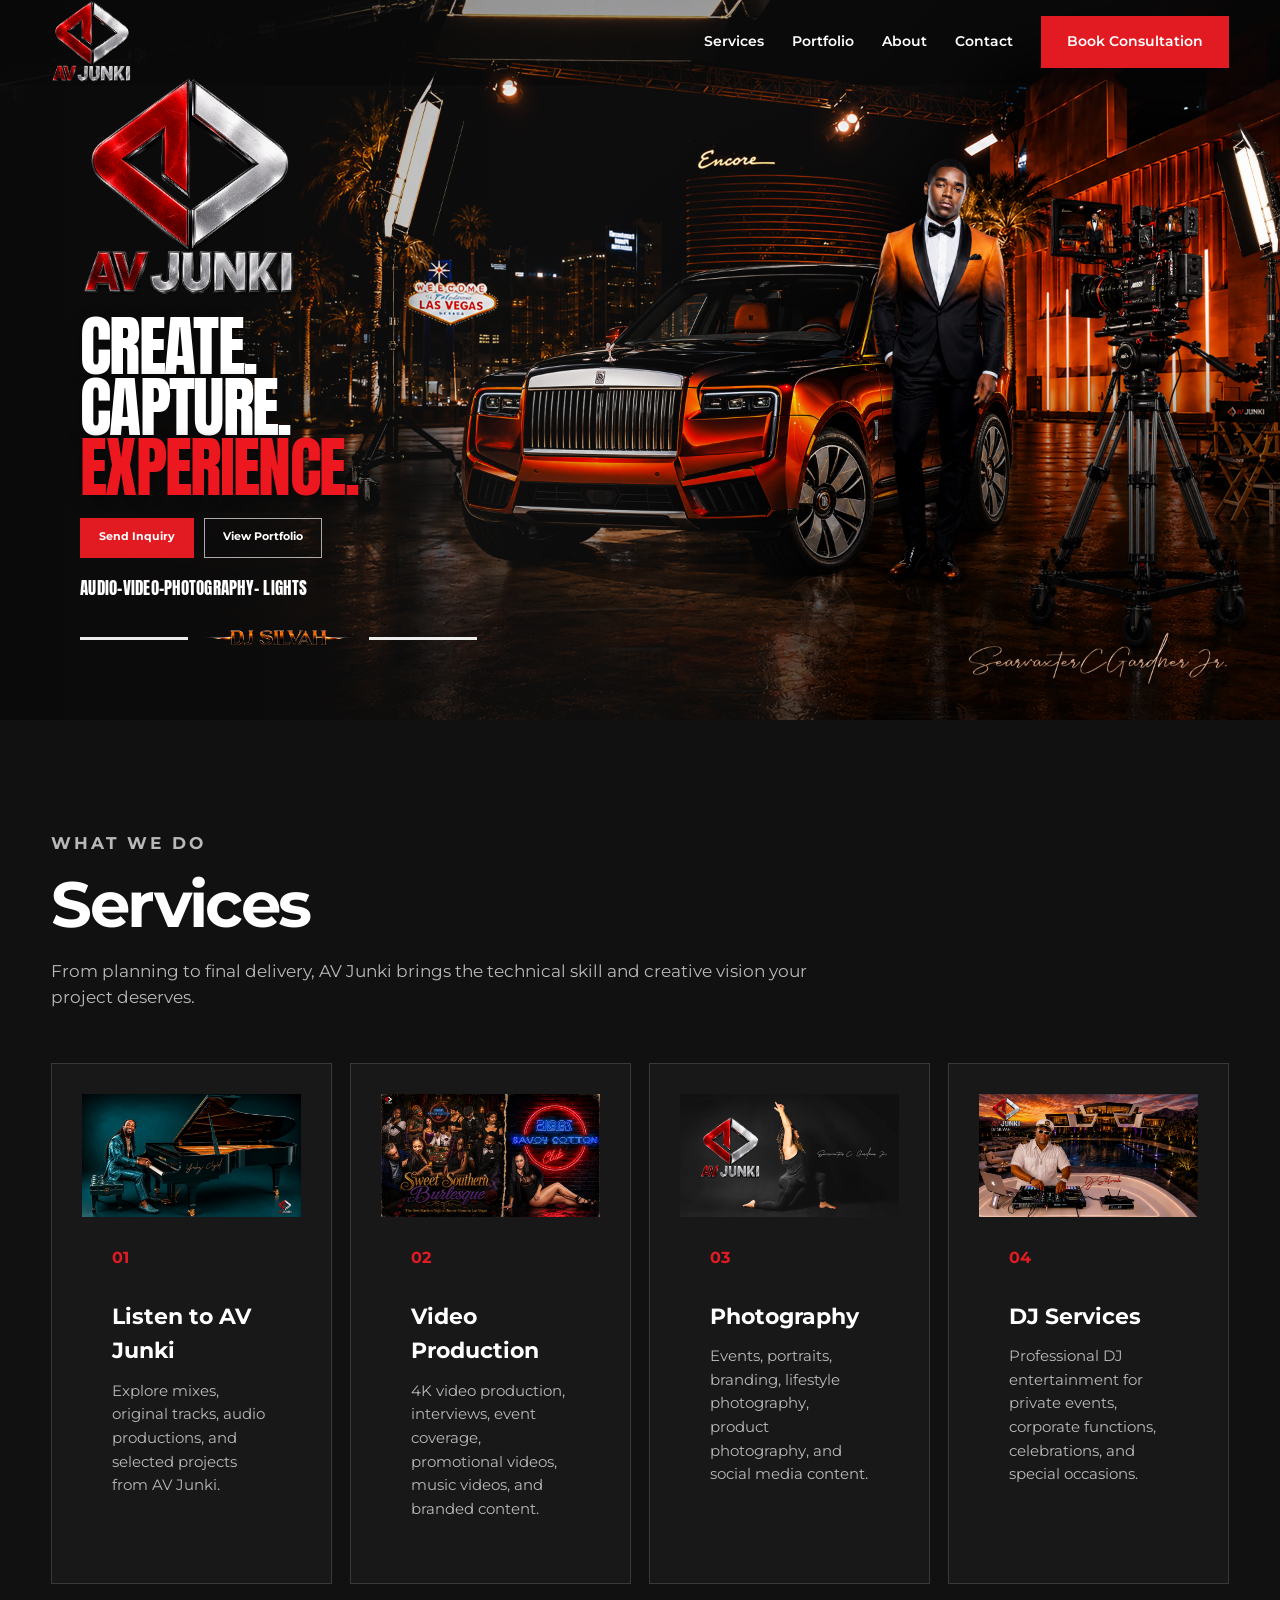
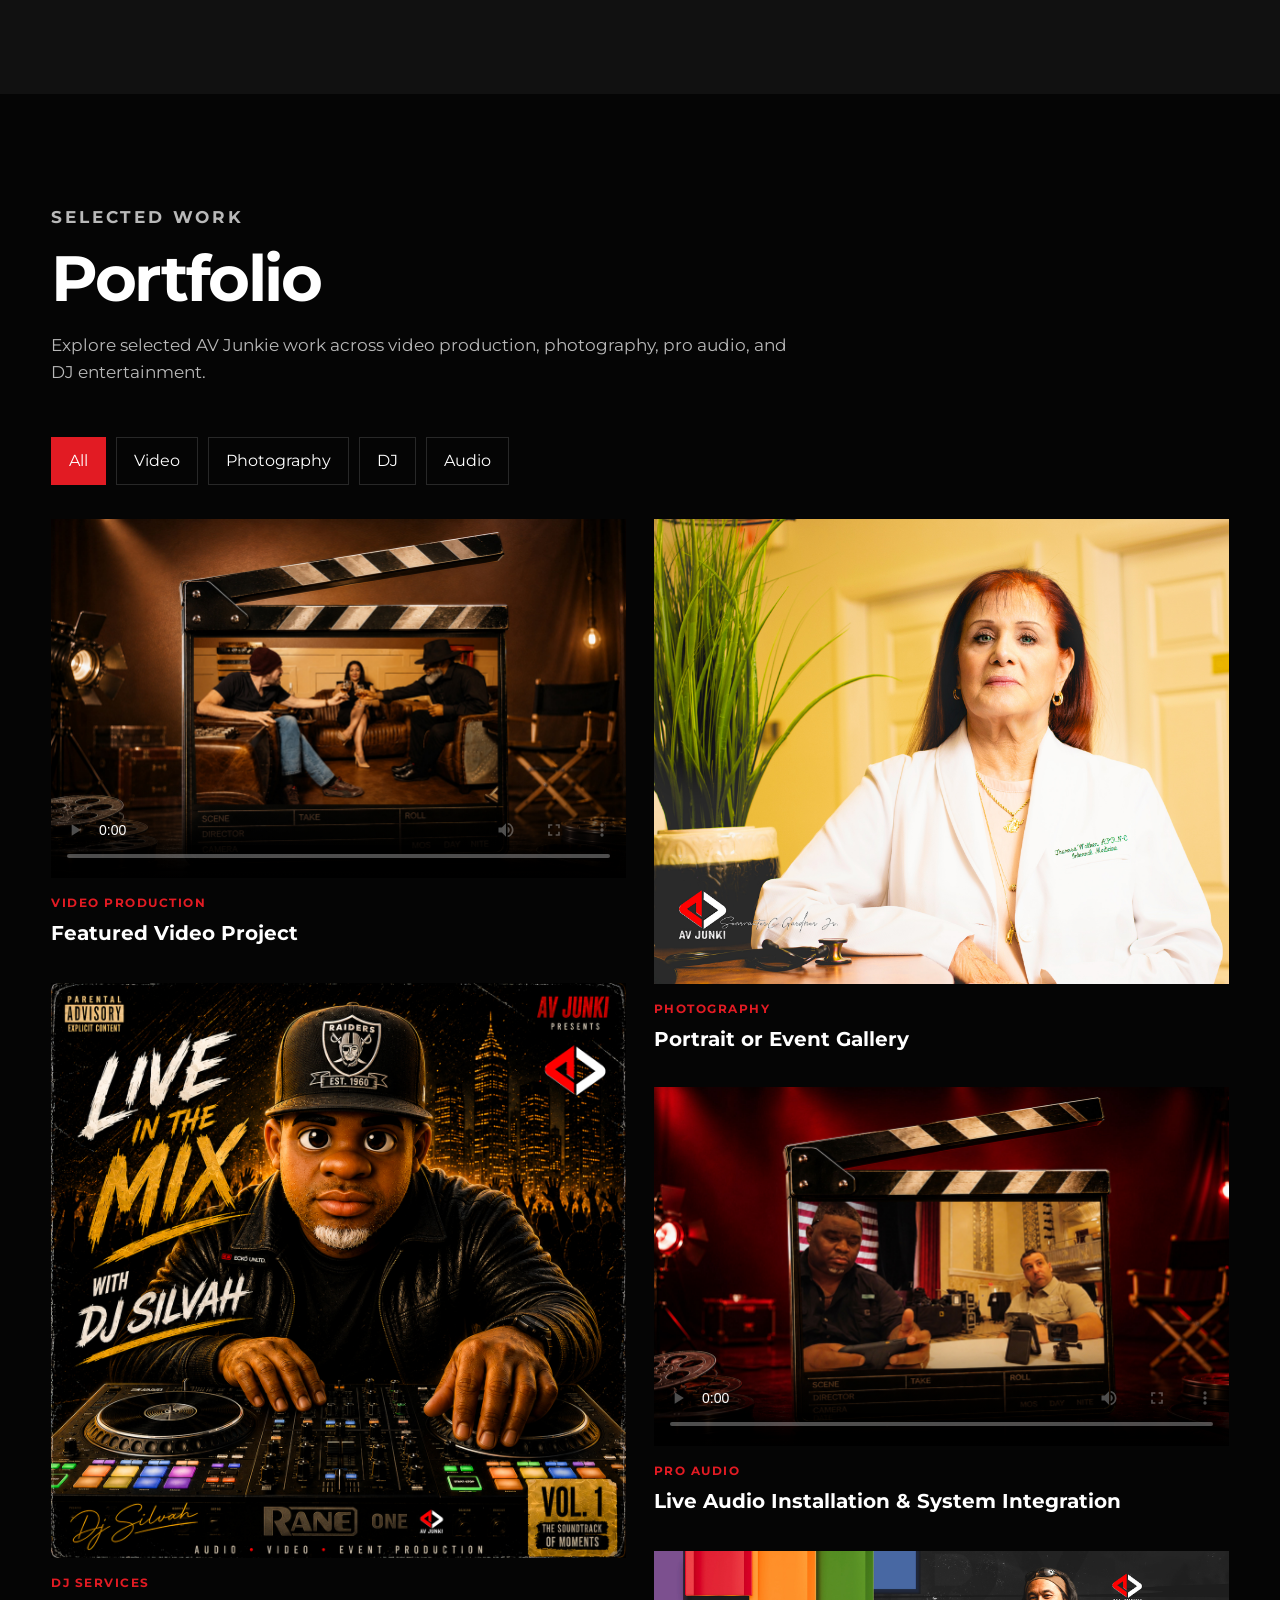
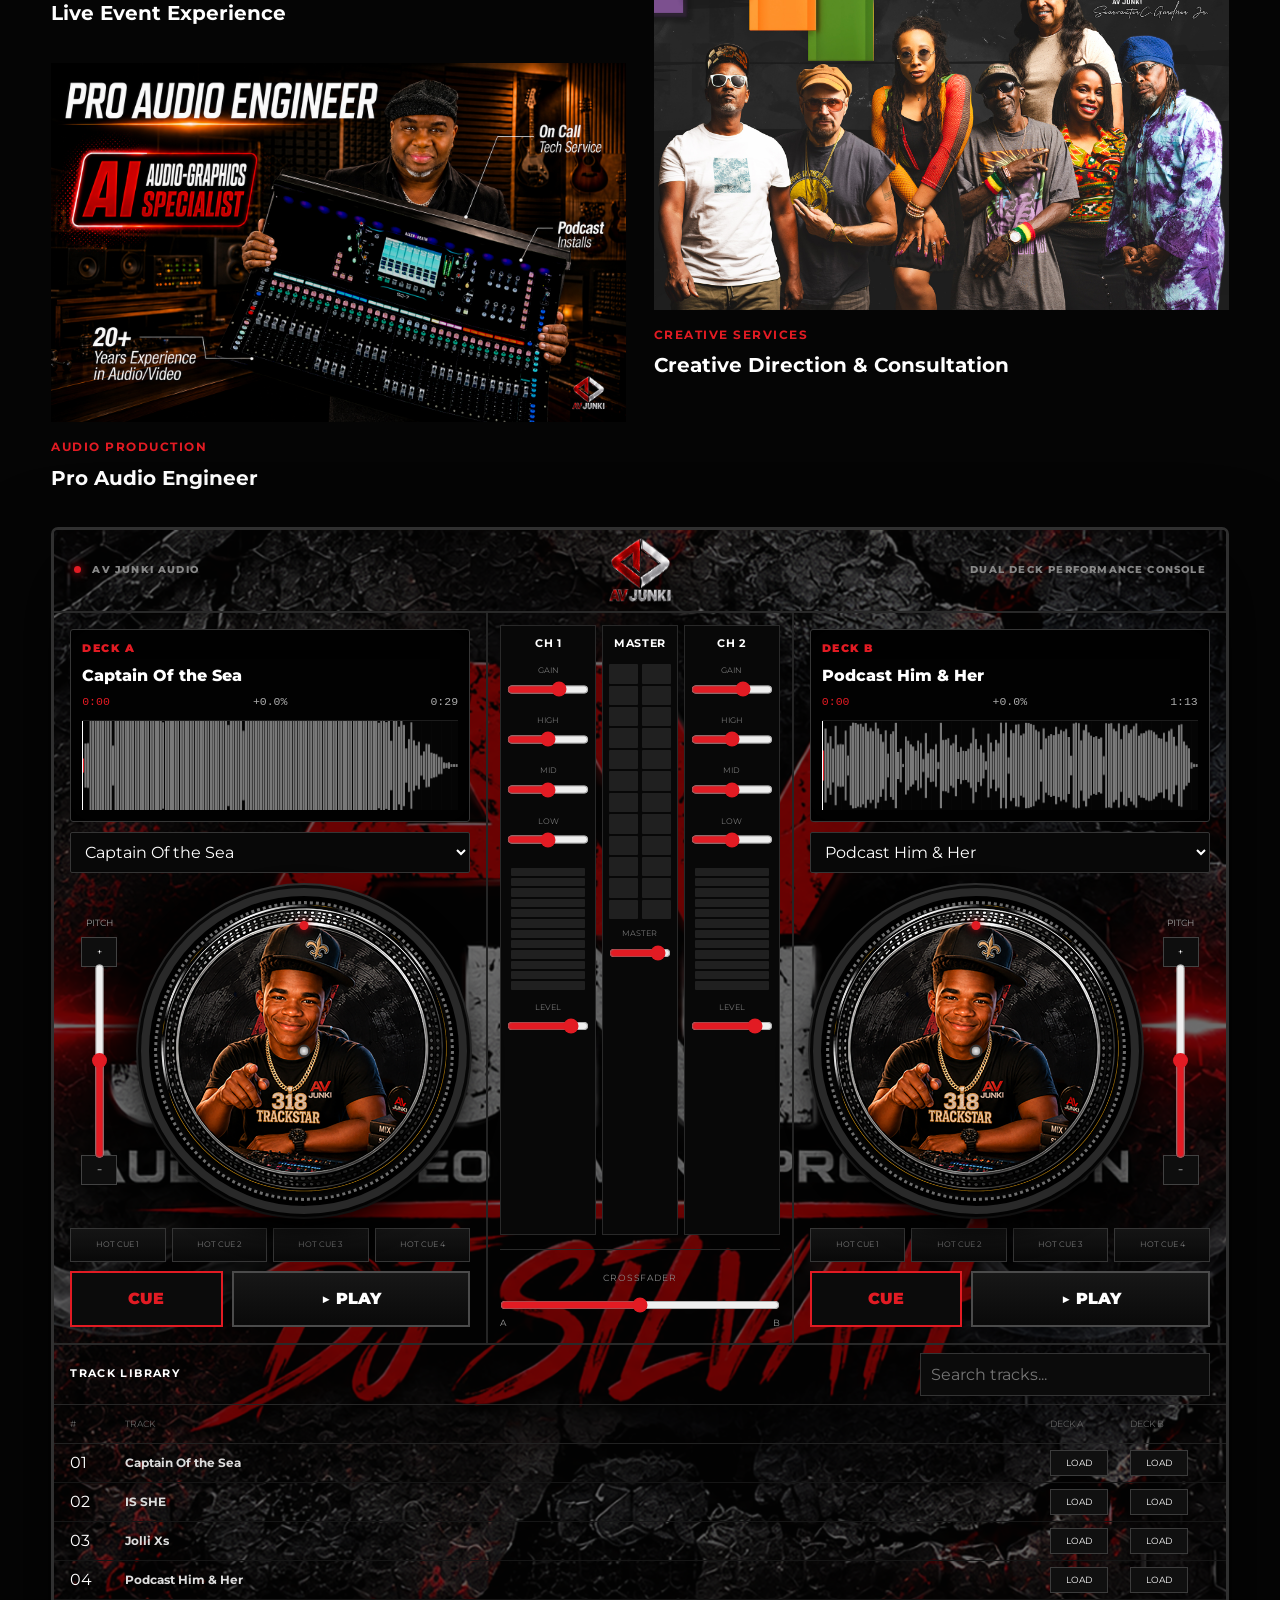
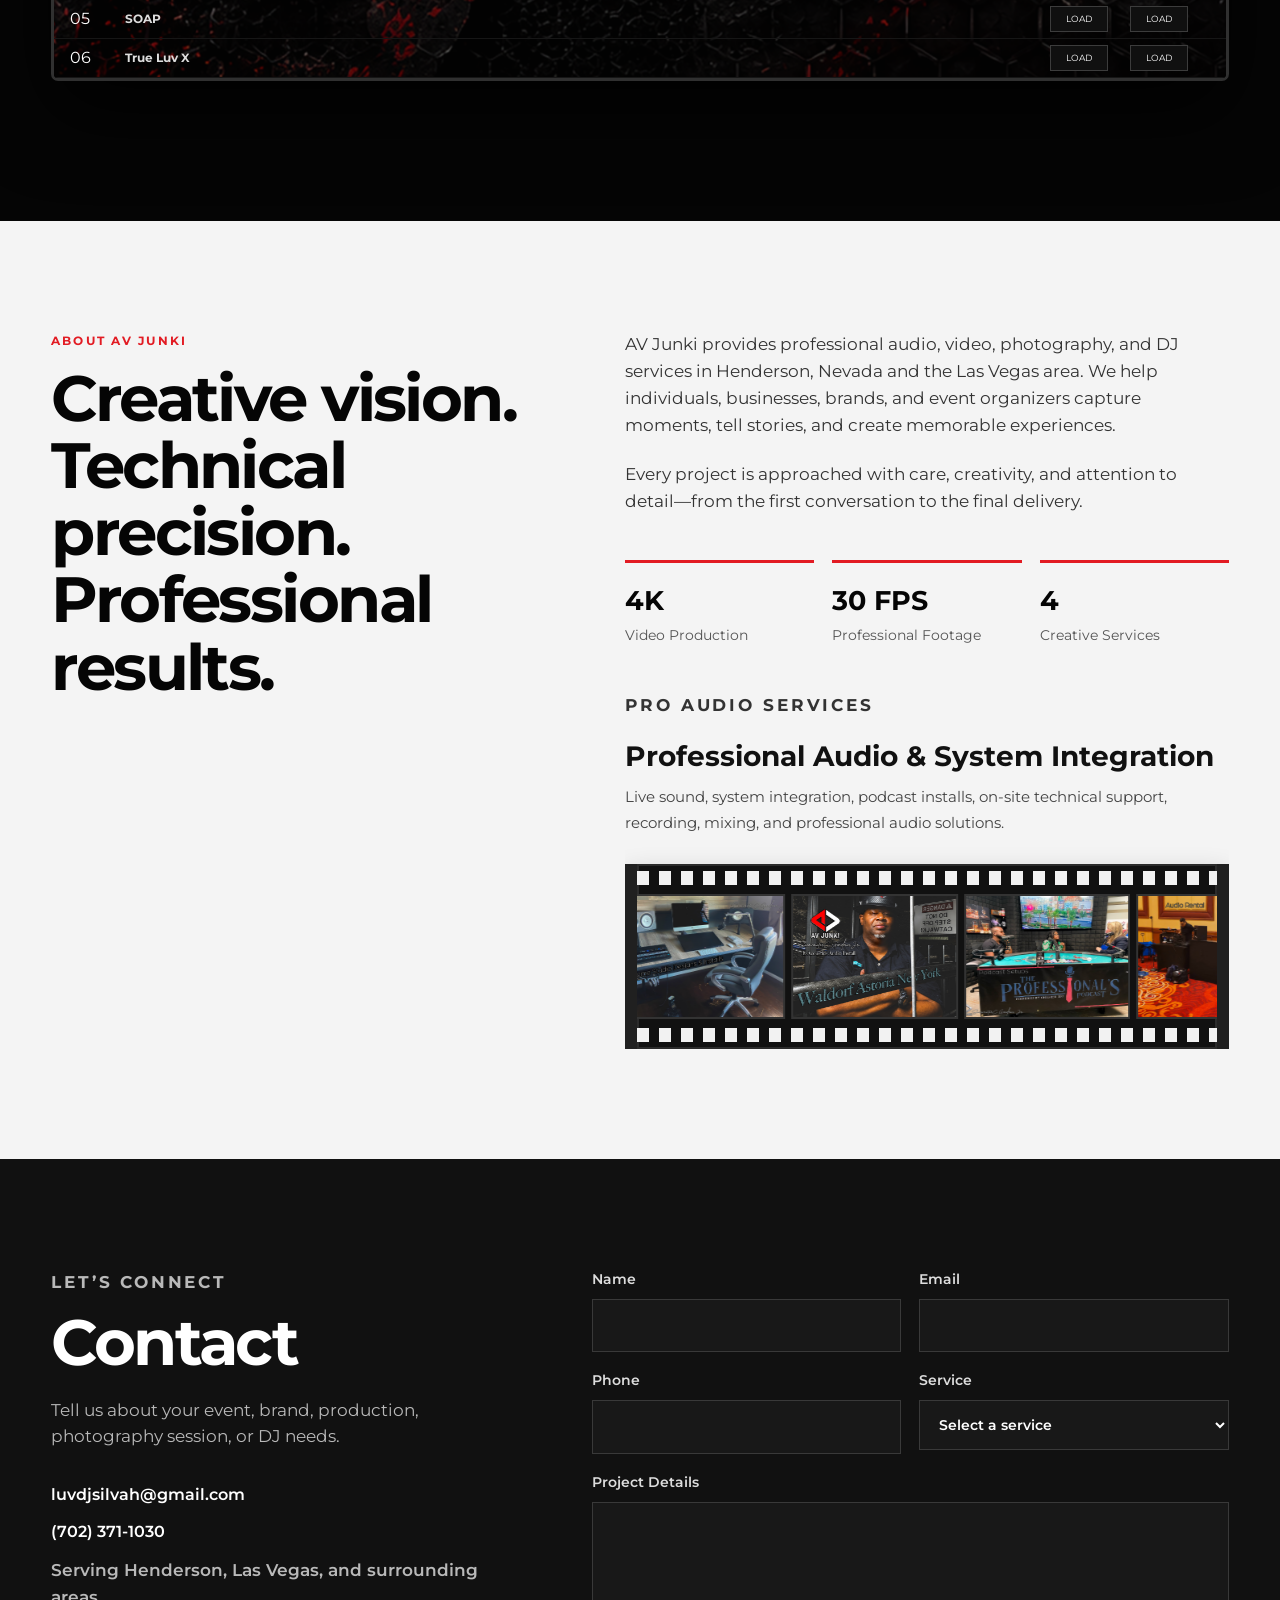
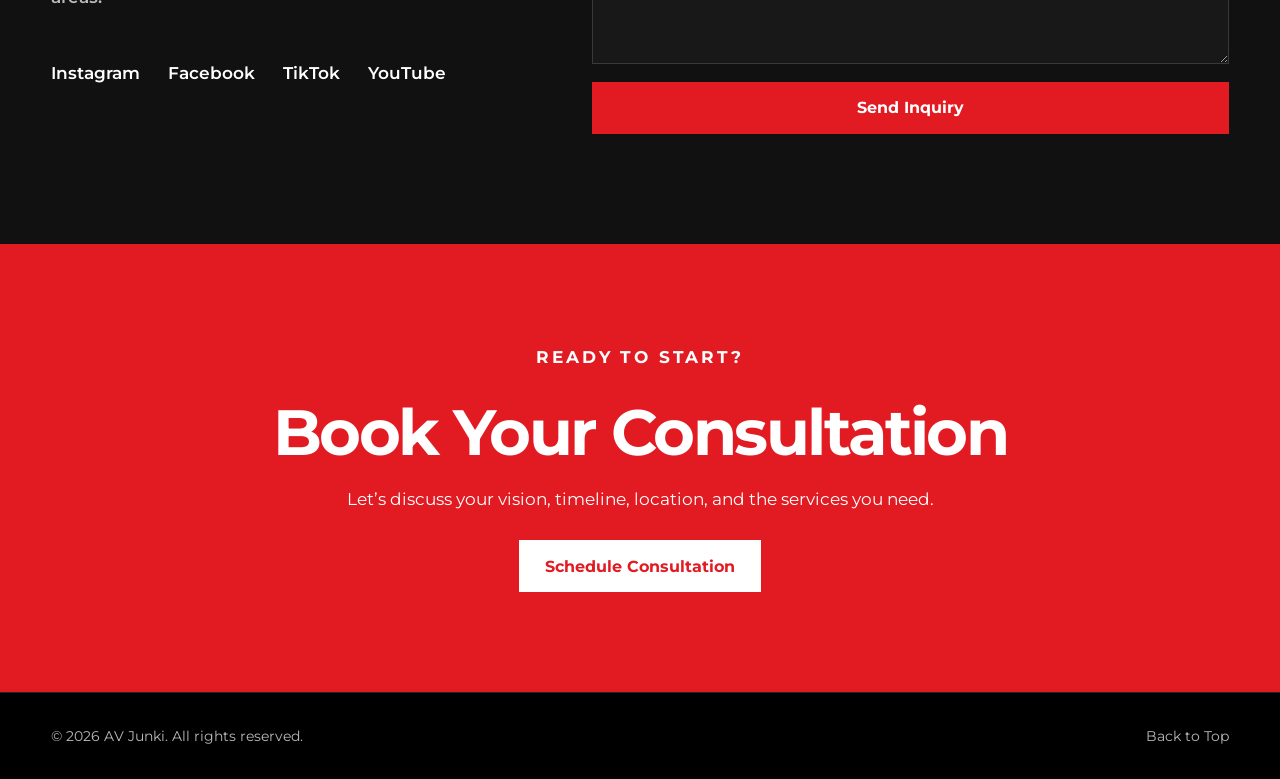
==== index.html @ fc264451 "Update index.html" ====
<!DOCTYPE html>
<html lang="en">
<head>
  <meta charset="UTF-8" />
  <meta name="viewport" content="width=device-width, initial-scale=1.0" />
  <meta name="description" content="AV Junki provides professional audio, video, photography, and DJ services in Henderson, Nevada and the Las Vegas area." />
  <title>AV Junki | Audio, Video, Photography & DJ Services</title>
<link rel="canonical" href="https://avjunki.com/">

<meta property="og:type" content="website">
<meta property="og:title" content="AV Junki | Audio, Video, Photography & DJ Services">
<meta property="og:description" content="Professional audio, video, photography, and DJ services in Henderson, Nevada and the Las Vegas area.">
<meta property="og:url" content="https://avjunki.com/">
<meta property="og:site_name" content="AV Junki">
  <link rel="preconnect" href="https://fonts.googleapis.com">
  <link rel="preconnect" href="https://fonts.gstatic.com" crossorigin>
  <link href="https://fonts.googleapis.com/css2?family=Anton&family=Montserrat:wght@400;500;600;700;800&display=swap" rel="stylesheet">

  <link rel="stylesheet" href="styles.css" />
  <link rel="stylesheet" href="dj-player.css">
</head>
<body id="top">

 <header class="site-header">
    <nav class="navbar container" aria-label="Main navigation">
      <a class="brand" href="#top" aria-label="AV Junki home">
        <img src="assets/images/avjunki-logo.png" alt="AV JUNKI">
      </a>

      <button class="menu-toggle" aria-label="Open navigation menu" aria-expanded="false">
        <span></span>
        <span></span>
        <span></span>
      </button>

      <div class="nav-links">
        <a href="#services">Services</a>
        <a href="#portfolio">Portfolio</a>
        <a href="#about">About</a>
        <a href="#contact">Contact</a>
        <a href="https://calendly.com/luvdjsilvah/av-junki-consultation"
           class="button button-primary"
           target="_blank"
           rel="noopener noreferrer">
          Book Consultation
        </a>
      </div>
    </nav>
  </header>

  <main>
    <section class="hero" aria-label="AV Junki introduction">
      <div class="hero-overlay" aria-hidden="true"></div>

      <div class="hero-content">
        <img class="hero-brand-logo" src="assets/images/avjunki-logo.png" alt="AV JUNKI">

        <h1 class="hero-title">
          <span>CREATE.</span>
          <span>CAPTURE.</span>
          <span class="hero-title-red">EXPERIENCE.</span>
        </h1>

        <div class="hero-actions">
          <a class="button button-primary" href="#contact">Send Inquiry</a>
          <a class="button button-outline" href="#portfolio">View Portfolio</a>
        </div>

        <p class="hero-services-line">AUDIO-VIDEO-PHOTOGRAPHY- LIGHTS</p>

        <div class="hero-dj-line" aria-label="DJ Silvah">
  <span class="hero-dj-rule"></span>

  <img
    class="hero-dj-logo"
    src="assets/images/dj-silvah-logo.png"
    alt="DJ Silvah"
  >

  <span class="hero-dj-rule"></span>
</div>
      </div>
    </section>

    <section class="section section-dark" id="services">
      <div class="container">
        <div class="section-heading">
          <p class="eyebrow">What We Do</p>
          <h2>Services</h2>
          <p>From planning to final delivery, AV Junki brings the technical skill and creative vision your project deserves.</p>
        </div>

        <div class="service-grid">

<article class="service-card"
  style="cursor:pointer;"
  onclick="if (window.innerWidth <= 700) { document.querySelector('.filter-button[data-filter=audio]').click(); }">
 

  <div class="service-image">
    <img src="assets/images/audio-production.jpg"
         alt="AV Junki audio production"
         loading="lazy">
          
    </div>
    <div class="service-card-content">
      <span class="service-number">01</span>
     <h3>Listen to AV Junki</h3>
<p>Explore mixes, original tracks, audio productions, and selected projects from AV Junki.</p>
    </div>
  </article>

  <article
  class="service-card"
  role="link"
  tabindex="0"
  style="cursor:pointer;"
  onclick="window.location.href='video.html';"
  onkeydown="if(event.key==='Enter'||event.key===' '){event.preventDefault();window.location.href='video.html';}"
>
    <div class="service-image">
      <img src="assets/images/video-production.jpg"
           alt="AV Junki video production"
           loading="lazy">
    </div>
    <div class="service-card-content">
      <span class="service-number">02</span>
      <h3>Video Production</h3>
      <p>4K video production, interviews, event coverage, promotional videos, music videos, and branded content.</p>
    </div>
  </article>

  <article class="service-card" onclick="window.location.href='gallery.html';" style="cursor:pointer;">
    <div class="service-image">
      <img src="assets/images/photography.jpg"
           alt="AV Junki photography"
           loading="lazy">
    </div>
    <div class="service-card-content">
      <span class="service-number">03</span>
      <h3>Photography</h3>
      <p>Events, portraits, branding, lifestyle photography, product photography, and social media content.</p>
    </div>
  </article>

<a class="service-card" href="dj.html#dj-services" style="cursor:pointer; text-decoration:none; color:inherit;">
    <div class="service-image">
      <img src="assets/images/dj-services.jpg"
           alt="AV Junki DJ services"
           loading="lazy">
    </div>
    <div class="service-card-content">
      <span class="service-number">04</span>
      <h3>DJ Services</h3>
      <p>Professional DJ entertainment for private events, corporate functions, celebrations, and special occasions.</p>
    </div>
  </a>

</div>
      </div>
    </section>

    <section class="section section-black" id="portfolio">
      <div class="container">
        <div class="section-heading">
          <p class="eyebrow">Selected Work</p>
          <h2>Portfolio</h2>
          <p>Explore selected AV Junkie work across video production, photography, pro audio, and DJ entertainment.</p>
        </div>

        <div class="portfolio-filters" role="group" aria-label="Portfolio filters">
          <button class="filter-button active" data-filter="all">All</button>
        <button
  class="filter-button"
  data-filter="video"
  onclick="window.location.href='video.html';"
>
  Video
</button>
          <button class="filter-button" data-filter="photo" onclick="window.location.href='gallery.html';">Photography</button>
          <button class="filter-button" data-filter="dj"
  onclick="if (window.innerWidth <= 700) { event.stopImmediatePropagation(); window.location.href='dj.html#top'; }">
  DJ
</button>
          <button class="filter-button" data-filter="audio"
  onclick="if (window.innerWidth <= 700) { setTimeout(() => document.getElementById('mobile-audio-player')?.scrollIntoView({ behavior: 'smooth', block: 'center' }), 100); }">
  Audio
</button>
        </div>

        <div class="portfolio-grid">
          <article class="portfolio-item" data-category="video">
            <div class="media-frame">
             <video controls preload="metadata" poster="assets/images/video-06-multicamera-poster.jpg">
  <source src="assets/video/video-06-multicamera.mp4" type="video/mp4" />
                Your browser does not support HTML video.
              </video>
            </div>
            <div class="portfolio-info">
              <p>Video Production</p>
              <h3>Featured Video Project</h3>
            </div>
          </article>

          <article class="portfolio-item" data-category="photo" onclick="window.location.href='gallery.html';" style="cursor:pointer;">
            <div class="media-frame">
            <img class="original-height" src="assets/images/V-pic-1.jpg" alt="Professional photography project" loading="lazy" />
            </div>
            <div class="portfolio-info">
              <p>Photography</p>
              <h3>Portrait or Event Gallery</h3>
            </div>
          </article>

          <article class="portfolio-item" data-category="dj" onclick="window.location.href='dj.html#dj-services';" style="cursor:pointer;">
            <div class="media-frame">
          <img class="original-height" src="assets/images/dj-1.jpg" alt="DJ performance at an event" loading="lazy" />
            </div>
            <div class="portfolio-info">
              <p>DJ Services</p>
              <h3>Live Event Experience</h3>
            </div>
          </article>

          <article class="portfolio-item" data-category="video">
            <div class="media-frame">
              <video controls preload="metadata" poster="assets/images/video-02-commercial-poster.jpg">
  <source src="assets/video/video-02-commercial.mp4" type="video/mp4" />
                Your browser does not support HTML video.
              </video>
            </div>
            <div class="portfolio-info">
             <p>PRO AUDIO</p>
<h3>Live Audio Installation &amp; System Integration</h3>
            </div>
          </article>

          <article class="portfolio-item" data-category="photo">

  <div class="media-frame">
    <a href="#contact" style="display:block;" aria-label="Contact AV Junki for Creative Direction and Consultation">
      <img
        src="assets/images/V-pic-13.jpg"
        alt="AV Junki Creative Direction and Consultation"
        loading="lazy"
      />
    </a>
  </div>

  <div class="portfolio-info">
    <p>CREATIVE SERVICES</p>
    <h3>Creative Direction &amp; Consultation</h3>
  </div>

</article>
<article class="portfolio-item" data-category="audio" style="cursor:pointer;" onclick="document.getElementById('audio-services')?.scrollIntoView({ behavior: 'smooth', block: 'start' });">
  <div class="media-frame">
    <img
      class="original-height"
      src="assets/images/ai-audio.jpg"
      alt="AV Junki professional audio engineering and AI audio graphics services"
      loading="lazy"
    />
  </div>

  <div class="portfolio-info">
    <p>Audio Production</p>
    <h3>Pro Audio Engineer</h3>
  </div>
</article>

<!-- =========================
     AV JUNKI DJ CONSOLE
========================= -->
<div class="mobile-audio-entry" id="mobile-audio-player">
  <h3>LISTEN TO AV JUNKI</h3>
  <p>Select a track and press play</p>
  <button
    class="mobile-audio-play"
    type="button"
    onclick="document.getElementById('avj-a-play').click();">
    ▶ PLAY
  </button>
</div>
<article class="portfolio-item avj-dj-card" data-category="audio">

  <div class="avj-dj-console">

    <!-- TOP BRAND BAR -->
    <div class="avj-dj-topbar">

      <div class="avj-top-status">
        <span class="avj-led"></span>
        AV JUNKI AUDIO
      </div>

      <img
        class="avj-dj-logo"
        src="assets/images/avjunki-logo.png"
        alt="AV JUNKI"
      >

      <div class="avj-master-title">
        DUAL DECK PERFORMANCE CONSOLE
      </div>

    </div>


    <!-- MAIN CONTROLLER -->
    <div class="avj-controller-main">


      <!-- ================= DECK A ================= -->

      <section class="avj-deck avj-deck-a">

        <div class="avj-deck-screen">

          <div class="avj-deck-number">
            DECK A
          </div>

          <div class="avj-track-title" id="avj-a-title">
            Captain Of the Sea
          </div>

          <div class="avj-screen-meta">

            <span id="avj-a-current">
              0:00
            </span>

            <span id="avj-a-rate">
              0.0%
            </span>

            <span id="avj-a-duration">
              0:00
            </span>

          </div>

          <div class="avj-wave-wrap">

            <canvas
              id="avj-a-wave"
              class="avj-wave"
              width="800"
              height="95">
            </canvas>

            <input
              id="avj-a-seek"
              class="avj-wave-seek"
              type="range"
              min="0"
              max="100"
              step="0.01"
              value="0"
              aria-label="Deck A track position"
            >

          </div>

        </div>


        <div class="avj-deck-select-row">

          <select
            id="avj-a-select"
            class="avj-track-select">

            <option value="0">
              Captain Of the Sea
            </option>

            <option value="1">
              IS SHE
            </option>

            <option value="2">
              Jolli Xs
            </option>

            <option value="3">
              Podcast Him & Her
            </option>

            <option value="4">
              SOAP
            </option>

            <option value="5">
              True Luv X
            </option>

          </select>

        </div>


        <div class="avj-deck-hardware">

          <div class="avj-pitch-strip">

            <span>PITCH</span>

            <button
              id="avj-a-pitch-up"
              type="button">
              +
            </button>

            <input
              id="avj-a-tempo"
              class="avj-pitch-slider"
              type="range"
              min="0.88"
              max="1.12"
              step="0.01"
              value="1"
            >

            <button
              id="avj-a-pitch-down"
              type="button">
              −
            </button>

          </div>


          <div class="avj-platter-frame">

            <div
              class="avj-platter"
              id="avj-a-platter">

              <img
                src="assets/images/platter-art.png"
                alt="Deck A platter artwork"
              >

              <div class="avj-platter-ring"></div>

              <div class="avj-spindle"></div>

              <div class="avj-position-dot"></div>

            </div>

          </div>

        </div>


        <div class="avj-performance-pads">

          <button type="button">
            HOT CUE 1
          </button>

          <button type="button">
            HOT CUE 2
          </button>

          <button type="button">
            HOT CUE 3
          </button>

          <button type="button">
            HOT CUE 4
          </button>

        </div>


        <div class="avj-transport">

          <button
            id="avj-a-cue"
            class="avj-cue"
            type="button">
            CUE
          </button>

          <button
            id="avj-a-play"
            class="avj-play"
            type="button">
            ▶ PLAY
          </button>

        </div>

      </section>



      <!-- ================= MIXER ================= -->

      <section class="avj-mixer">

        


        <div class="avj-mixer-grid">


          <!-- CHANNEL A -->

          <div class="avj-channel">

            <h4>
              CH 1
            </h4>

            <label>
              GAIN
            </label>

            <input
              id="avj-a-gain"
              class="avj-control"
              type="range"
              min="0"
              max="1.5"
              step="0.01"
              value="1"
            >


            <label>
              HIGH
            </label>

            <input
              id="avj-a-high"
              class="avj-control"
              type="range"
              min="-18"
              max="18"
              step="0.5"
              value="0"
            >


            <label>
              MID
            </label>

            <input
              id="avj-a-mid"
              class="avj-control"
              type="range"
              min="-18"
              max="18"
              step="0.5"
              value="0"
            >


            <label>
              LOW
            </label>

            <input
              id="avj-a-low"
              class="avj-control"
              type="range"
              min="-18"
              max="18"
              step="0.5"
              value="0"
            >


            <div
              class="avj-channel-meter"
              id="avj-a-meter">

              <i></i>
              <i></i>
              <i></i>
              <i></i>
              <i></i>
              <i></i>
              <i></i>
              <i></i>
              <i></i>
              <i></i>
              <i></i>
              <i></i>

            </div>


            <label>
              LEVEL
            </label>

            <input
              id="avj-a-level"
              class="avj-channel-fader"
              type="range"
              min="0"
              max="1"
              step="0.01"
              value="0.85"
            >

          </div>



          <!-- MASTER -->

          <div class="avj-master">

            <h4>
              MASTER
            </h4>

            <div class="avj-master-meter">

              <div id="avj-master-l">

                <i></i>
                <i></i>
                <i></i>
                <i></i>
                <i></i>
                <i></i>
                <i></i>
                <i></i>
                <i></i>
                <i></i>
                <i></i>
                <i></i>

              </div>

              <div id="avj-master-r">

                <i></i>
                <i></i>
                <i></i>
                <i></i>
                <i></i>
                <i></i>
                <i></i>
                <i></i>
                <i></i>
                <i></i>
                <i></i>
                <i></i>

              </div>

            </div>


            <label>
              MASTER
            </label>

            <input
              id="avj-master-volume"
              class="avj-control"
              type="range"
              min="0"
              max="1"
              step="0.01"
              value="0.9"
            >

          </div>



          <!-- CHANNEL B -->

          <div class="avj-channel">

            <h4>
              CH 2
            </h4>

            <label>
              GAIN
            </label>

            <input
              id="avj-b-gain"
              class="avj-control"
              type="range"
              min="0"
              max="1.5"
              step="0.01"
              value="1"
            >


            <label>
              HIGH
            </label>

            <input
              id="avj-b-high"
              class="avj-control"
              type="range"
              min="-18"
              max="18"
              step="0.5"
              value="0"
            >


            <label>
              MID
            </label>

            <input
              id="avj-b-mid"
              class="avj-control"
              type="range"
              min="-18"
              max="18"
              step="0.5"
              value="0"
            >


            <label>
              LOW
            </label>

            <input
              id="avj-b-low"
              class="avj-control"
              type="range"
              min="-18"
              max="18"
              step="0.5"
              value="0"
            >


            <div
              class="avj-channel-meter"
              id="avj-b-meter">

              <i></i>
              <i></i>
              <i></i>
              <i></i>
              <i></i>
              <i></i>
              <i></i>
              <i></i>
              <i></i>
              <i></i>
              <i></i>
              <i></i>

            </div>


            <label>
              LEVEL
            </label>

            <input
              id="avj-b-level"
              class="avj-channel-fader"
              type="range"
              min="0"
              max="1"
              step="0.01"
              value="0.85"
            >

          </div>

        </div>



        <!-- CROSSFADER -->

        <div class="avj-crossfader">

          <span>
            CROSSFADER
          </span>

          <input
            id="avj-crossfader"
            type="range"
            min="0"
            max="1"
            step="0.01"
            value="0.5"
          >

          <div>

            <span>
              A
            </span>

            <span>
              B
            </span>

          </div>

        </div>

      </section>



      <!-- ================= DECK B ================= -->

      <section class="avj-deck avj-deck-b">

        <div class="avj-deck-screen">

          <div class="avj-deck-number">
            DECK B
          </div>

          <div
            class="avj-track-title"
            id="avj-b-title">

            Podcast Him & Her

          </div>

          <div class="avj-screen-meta">

            <span id="avj-b-current">
              0:00
            </span>

            <span id="avj-b-rate">
              0.0%
            </span>

            <span id="avj-b-duration">
              0:00
            </span>

          </div>

          <div class="avj-wave-wrap">

            <canvas
              id="avj-b-wave"
              class="avj-wave"
              width="800"
              height="95">
            </canvas>

            <input
              id="avj-b-seek"
              class="avj-wave-seek"
              type="range"
              min="0"
              max="100"
              step="0.01"
              value="0"
              aria-label="Deck B track position"
            >

          </div>

        </div>


        <div class="avj-deck-select-row">

          <select
            id="avj-b-select"
            class="avj-track-select">

            <option value="0">
              Captain Of the Sea
            </option>

            <option value="1">
              IS SHE
            </option>

            <option value="2">
              Jolli Xs
            </option>

            <option value="3" selected>
              Podcast Him & Her
            </option>

            <option value="4">
              SOAP
            </option>

            <option value="5">
              True Luv X
            </option>

          </select>

        </div>


        <div class="avj-deck-hardware">

          <div class="avj-platter-frame">

            <div
              class="avj-platter"
              id="avj-b-platter">

              <img
               src="assets/images/platter-art.png"
                alt="Deck B platter artwork"
              >

              <div class="avj-platter-ring"></div>

              <div class="avj-spindle"></div>

              <div class="avj-position-dot"></div>

            </div>

          </div>


          <div class="avj-pitch-strip">

            <span>
              PITCH
            </span>

            <button
              id="avj-b-pitch-up"
              type="button">
              +
            </button>

            <input
              id="avj-b-tempo"
              class="avj-pitch-slider"
              type="range"
              min="0.88"
              max="1.12"
              step="0.01"
              value="1"
            >

            <button
              id="avj-b-pitch-down"
              type="button">
              −
            </button>

          </div>

        </div>


        <div class="avj-performance-pads">

          <button type="button">
            HOT CUE 1
          </button>

          <button type="button">
            HOT CUE 2
          </button>

          <button type="button">
            HOT CUE 3
          </button>

          <button type="button">
            HOT CUE 4
          </button>

        </div>


        <div class="avj-transport">

          <button
            id="avj-b-cue"
            class="avj-cue"
            type="button">

            CUE

          </button>

          <button
            id="avj-b-play"
            class="avj-play"
            type="button">

            ▶ PLAY

          </button>

        </div>

      </section>

    </div>



    <!-- =========================
         TRACK BROWSER
    ========================== -->

    <div class="avj-library">

      <div class="avj-library-toolbar">

        <strong>
          TRACK LIBRARY
        </strong>

        <input
          id="avj-track-search"
          type="search"
          placeholder="Search tracks..."
        >

      </div>


      <div class="avj-library-header">

        <span>#</span>
        <span>TRACK</span>
        <span>DECK A</span>
        <span>DECK B</span>

      </div>


      <div class="avj-track-row">

        <span>01</span>

        <strong>
          Captain Of the Sea
        </strong>

        <button
          type="button"
          data-avj-load-a="0">
          LOAD
        </button>

        <button
          type="button"
          data-avj-load-b="0">
          LOAD
        </button>

      </div>


      <div class="avj-track-row">

        <span>02</span>

        <strong>
          IS SHE
        </strong>

        <button
          type="button"
          data-avj-load-a="1">
          LOAD
        </button>

        <button
          type="button"
          data-avj-load-b="1">
          LOAD
        </button>

      </div>


      <div class="avj-track-row">

        <span>03</span>

        <strong>
          Jolli Xs
        </strong>

        <button
          type="button"
          data-avj-load-a="2">
          LOAD
        </button>

        <button
          type="button"
          data-avj-load-b="2">
          LOAD
        </button>

      </div>


      <div class="avj-track-row">

        <span>04</span>

        <strong>
          Podcast Him & Her
        </strong>

        <button
          type="button"
          data-avj-load-a="3">
          LOAD
        </button>

        <button
          type="button"
          data-avj-load-b="3">
          LOAD
        </button>

      </div>


      <div class="avj-track-row">

        <span>05</span>

        <strong>
          SOAP
        </strong>

        <button
          type="button"
          data-avj-load-a="4">
          LOAD
        </button>

        <button
          type="button"
          data-avj-load-b="4">
          LOAD
        </button>

      </div>


      <div class="avj-track-row">

        <span>06</span>

        <strong>
          True Luv X
        </strong>

        <button
          type="button"
          data-avj-load-a="5">
          LOAD
        </button>

        <button
          type="button"
          data-avj-load-b="5">
          LOAD
        </button>

      </div>

    </div>


    <audio
      id="avj-a-audio"
      preload="metadata">
    </audio>

    <audio
      id="avj-b-audio"
      preload="metadata">
    </audio>

  </div>

</article>
        </div>
      </div>
    </section>

    <section class="section section-light" id="about">
      <div class="container about-grid">
        <div>
          <p class="eyebrow red-text">About AV Junki</p>
          <h2>Creative vision. Technical precision. Professional results.</h2>
        </div>
        <div class="about-copy">
          <p>
            AV Junki provides professional audio, video, photography, and DJ services in Henderson, Nevada and the Las Vegas area.
            We help individuals, businesses, brands, and event organizers capture moments, tell stories, and create memorable experiences.
          </p>
          <p>
            Every project is approached with care, creativity, and attention to detail—from the first conversation to the final delivery.
          </p>

          <div class="stats">
            <div>
              <strong>4K</strong>
              <span>Video Production</span>
            </div>
            <div>
              <strong>30 FPS</strong>
              <span>Professional Footage</span>
            </div>
            <div>
              <strong>4</strong>
              <span>Creative Services</span>
            </div>
          </div>
         <div id="audio-services" class="audio-services-showcase">

  <div class="audio-services-heading">
    <p class="eyebrow red-text">PRO AUDIO SERVICES</p>
    <h3>Professional Audio &amp; System Integration</h3>
    <p>
      Live sound, system integration, podcast installs,
      on-site technical support, recording, mixing,
      and professional audio solutions.
    </p>
  </div>

  <div class="audio-filmstrip" aria-label="AV Junki professional audio installations">

   <div class="audio-filmstrip-track">

  <button class="audio-install-image" type="button">
    <img src="assets/images/audio-install-01.jpg" alt="AV Junki professional audio installation 1">
  </button>

  <button class="audio-install-image" type="button">
    <img src="assets/images/audio-install-02.jpg" alt="AV Junki professional audio installation 2">
  </button>

  <button class="audio-install-image" type="button">
    <img src="assets/images/audio-install-03.jpg" alt="AV Junki professional audio installation 3">
  </button>

  <button class="audio-install-image" type="button">
    <img src="assets/images/audio-install-04.jpg" alt="AV Junki professional audio installation 4">
  </button>

  <button class="audio-install-image" type="button">
    <img src="assets/images/audio-install-05.jpg" alt="AV Junki professional audio installation 5">
  </button>

  <button class="audio-install-image" type="button">
    <img src="assets/images/audio-install-06.jpg" alt="AV Junki professional audio installation 6">
  </button>

  <button class="audio-install-image" type="button">
    <img src="assets/images/audio-install-07.jpg" alt="AV Junki professional audio installation 7">
  </button>

  <button class="audio-install-image" type="button">
    <img src="assets/images/audio-install-08.jpg" alt="AV Junki professional audio installation 8">
  </button>

</div>

  </div>

</div>
        </div>
      </div>
    </section>

    <section class="section section-dark" id="contact">
      <div class="container contact-grid">
        <div>
          <p class="eyebrow">Let’s Connect</p>
          <h2>Contact</h2>
          <p>Tell us about your event, brand, production, photography session, or DJ needs.</p>

         <div class="contact-details">
  <a href="mailto:luvdjsilvah@gmail.com">luvdjsilvah@gmail.com</a>
  <a href="tel:+17023711030">(702) 371-1030</a>
  <p>Serving Henderson, Las Vegas, and surrounding areas.</p>
</div>

          <div class="social-links" aria-label="Social media links">
            <a href="https://www.instagram.com/luvdjsilvah/" target="_blank" rel="noopener noreferrer">Instagram</a>

<a href="https://www.facebook.com/Luvdjsilvah" target="_blank" rel="noopener noreferrer">Facebook</a>

<a href="https://www.tiktok.com/@luvdjsilvah?lang=en" target="_blank" rel="noopener noreferrer">TikTok</a>

<a href="https://www.youtube.com/@luvdjsilvah" target="_blank" rel="noopener noreferrer">YouTube</a>
          </div>
        </div>

      <form class="contact-form" action="https://formspree.io/f/mbgrlzjn" method="POST">
          <label>
            Name
            <input type="text" name="name" required />
          </label>

          <label>
            Email
            <input type="email" name="email" required />
          </label>

          <label>
            Phone
            <input type="tel" name="phone" />
          </label>

          <label>
            Service
            <select name="service">
              <option value="">Select a service</option>
              <option>Audio Production</option>
              <option>Video Production</option>
              <option>Photography</option>
              <option>DJ Services</option>
              <option>Multiple Services</option>
            </select>
          </label>

          <label class="full-width">
            Project Details
            <textarea name="message" rows="6" required></textarea>
          </label>

          <button class="button button-primary full-width" type="submit">Send Inquiry</button>
        </form>
      </div>
    </section>

    <section class="booking-section" id="booking">
      <div class="container booking-content">
        <p class="eyebrow">Ready to Start?</p>
        <h2>Book Your Consultation</h2>
        <p>Let’s discuss your vision, timeline, location, and the services you need.</p>
        
         <a class="button button-white"
   href="https://calendly.com/luvdjsilvah/av-junki-consultation"
   target="_blank"
   rel="noopener noreferrer">
   Schedule Consultation
</a>
       
      </div>
    </section>
  </main>

  <footer class="site-footer">
    <div class="container footer-content">
      <p>© <span id="year"></span> AV Junki. All rights reserved.</p>
      <a href="#top">Back to Top</a>
    </div>
  </footer>
<div class="audio-lightbox" id="audio-lightbox" aria-hidden="true">
  <button class="audio-lightbox-close" id="audio-lightbox-close" type="button" aria-label="Close image viewer">
    ×
  </button>

  <button class="audio-lightbox-nav audio-lightbox-prev" id="audio-lightbox-prev" type="button" aria-label="Previous image">
    ‹
  </button>

  <div class="audio-lightbox-stage">
    <img id="audio-lightbox-image" src="" alt="AV Junki installation preview">
  </div>

  <button class="audio-lightbox-nav audio-lightbox-next" id="audio-lightbox-next" type="button" aria-label="Next image">
    ›
  </button>
</div>
<script src="script.js?v=20260824-0036"></script>
  <script src="dj-player.js"></script>
</body>
</html>
---- styles.css ----
/* =========================
   AV JUNKI WEBSITE STYLES
   ========================= */

:root {
  --black: #050505;
  --dark: #111111;
  --dark-card: #181818;
  --white: #ffffff;
  --off-white: #f4f4f4;
  --gray: #b9b9b9;
  --red: #e21b23;
  --red-dark: #b80f16;
  --border: rgba(255, 255, 255, 0.14);
  --max-width: 1240px;
  --transition: 0.25s ease;
}

* {
  box-sizing: border-box;
  margin: 0;
  padding: 0;
}

html {
  scroll-behavior: smooth;
}

body {
  font-family: "Montserrat", Arial, sans-serif;
  background: var(--black);
  color: var(--white);
  line-height: 1.6;
}

img,
video {
  display: block;
  width: 100%;
}

a {
  color: inherit;
  text-decoration: none;
}

button,
input,
textarea,
select {
  font: inherit;
}

.container {
  width: min(92%, var(--max-width));
  margin: 0 auto;
}

.section {
  padding: 110px 0;
}

.section-dark {
  background: var(--dark);
}

.section-black {
  background: var(--black);
}

.section-light {
  background: var(--off-white);
  color: var(--black);
}

.section-heading {
  max-width: 760px;
  margin-bottom: 52px;
}

.section-heading h2,
.about-grid h2,
.contact-grid h2,
.booking-content h2 {
  font-size: clamp(2.2rem, 5vw, 4.5rem);
  line-height: 1.05;
  margin-bottom: 20px;
  letter-spacing: -0.04em;
}

.section-heading p,
.contact-grid p,
.booking-content p {
  color: var(--gray);
  font-size: 1.04rem;
}

.eyebrow {
  color: var(--red);
  font-weight: 700;
  font-size: 0.78rem;
  letter-spacing: 0.17em;
  text-transform: uppercase;
  margin-bottom: 14px;
}

.red-text {
  color: var(--red);
}

/* Header */

.site-header {
  position: fixed;
  top: 0;
  left: 0;
  width: 100%;
  z-index: 1000;
  background: rgba(0, 0, 0, 0.18);
  border-bottom: 1px solid transparent;
  transition: var(--transition);
}

.site-header.scrolled {
  background: rgba(0, 0, 0, 0.94);
  border-color: var(--border);
  backdrop-filter: blur(14px);
}

.navbar {
  min-height: 84px;
  display: flex;
  align-items: center;
  justify-content: space-between;
  gap: 30px;
}

.brand {
  display: inline-flex;
  align-items: center;
  flex: 0 0 auto;
}

.brand img {
  width: 82px;
  height: auto;
  object-fit: contain;
}

.nav-links {
  display: flex;
  align-items: center;
  gap: 28px;
}

.nav-links a {
  color: var(--white);
  font-size: 0.9rem;
  font-weight: 600;
  transition: var(--transition);
}

.nav-links a:hover {
  color: var(--red);
}

.menu-toggle {
  display: none;
  background: transparent;
  border: 0;
  cursor: pointer;
}

.menu-toggle span {
  display: block;
  width: 26px;
  height: 2px;
  background: var(--white);
  margin: 6px 0;
}

/* Hero */

.hero {
  position: relative;
  width: 100%;
  aspect-ratio: 16 / 9;
  min-height: 0;
  overflow: hidden;
  background-image: url("assets/images/hero.jpg");
  background-size: cover;
  background-position: center center;
  background-repeat: no-repeat;
}

.hero-overlay {
  position: absolute;
  inset: 0;
  z-index: 1;
  pointer-events: none;
  background: linear-gradient(
    90deg,
    rgba(0, 0, 0, 0.22) 0%,
    rgba(0, 0, 0, 0.08) 28%,
    rgba(0, 0, 0, 0) 48%
  );
}

.hero-content {
  position: absolute;
  z-index: 2;
  left: clamp(40px, 6.25vw, 240px);
  top: 10.8%;
  width: min(31vw, 620px);
  display: flex;
  flex-direction: column;
  align-items: flex-start;
}

.hero-brand-logo {
  width: min(17.2vw, 660px);
  max-width: 100%;
  height: auto;
  object-fit: contain;
  margin-bottom: clamp(18px, 1.4vw, 54px);
}

.hero-title {
  margin: 0;
  font-family: "Anton", Impact, "Arial Narrow", sans-serif;
  font-size: clamp(3.1rem, 5.15vw, 10rem);
  font-weight: 400;
  line-height: 0.92;
  letter-spacing: -0.025em;
  text-transform: uppercase;
  color: #fff;
  text-shadow: 0 3px 14px rgba(0, 0, 0, 0.35);
}

.hero-title span {
  display: block;
}

.hero-title-red {
  color: #ed171f;
}

.hero-actions {
  display: flex;
  gap: clamp(10px, 0.8vw, 18px);
  flex-wrap: nowrap;
  margin-top: clamp(20px, 1.5vw, 42px);
}

.hero-actions .button {
  min-height: clamp(40px, 2.65vw, 58px);
  padding: 0 clamp(18px, 1.25vw, 30px);
  font-size: clamp(0.66rem, 0.62vw, 0.92rem);
  white-space: nowrap;
}

.hero-services-line {
  margin-top: clamp(22px, 1.45vw, 42px);
  font-family: "Anton", Impact, "Arial Narrow", sans-serif;
  font-size: clamp(1rem, 1.35vw, 2.45rem);
  line-height: 1;
  letter-spacing: 0.015em;
  color: #fff;
  white-space: nowrap;
}

.hero-dj-line {
  width: 100%;
  display: grid;
  grid-template-columns: minmax(40px, 1fr) auto minmax(40px, 1fr);
  align-items: center;
  gap: clamp(14px, 1vw, 26px);
  margin-top: clamp(16px, 1.1vw, 28px);
}

.hero-dj-rule {
  display: block;
  height: 3px;
  background: rgba(255,255,255,0.92);
}

.hero-dj-logo {
  display: block;
  width: clamp(150px, 12vw, 260px);
  height: auto;
  object-fit: contain;
}

.button {
  display: inline-flex;
  justify-content: center;
  align-items: center;
  min-height: 52px;
  padding: 0 25px;
  border: 1px solid transparent;
  cursor: pointer;
  font-weight: 700;
  transition: var(--transition);
}

.button-primary {
  background: var(--red);
  color: var(--white);
}

.button-primary:hover {
  background: var(--red-dark);
  transform: translateY(-2px);
}

.button-outline {
  border-color: rgba(255, 255, 255, 0.65);
  color: var(--white);
}

.button-outline:hover {
  background: var(--white);
  color: var(--black);
}

.button-white {
  background: var(--white);
  color: var(--red);
}

.button-white:hover {
  transform: translateY(-2px);
  background: #ececec;
}

/* Services */

.service-grid {
  display: grid;
  grid-template-columns: repeat(4, 1fr);
  gap: 18px;
}

.service-card {
  min-height: 320px;
  padding: 30px;
  background: var(--dark-card);
  border: 1px solid var(--border);
  display: flex;
  flex-direction: column;
  justify-content: flex-end;
  transition: var(--transition);
}

.service-card:hover {
  border-color: var(--red);
  transform: translateY(-5px);
}

.service-number {
  color: var(--red);
  font-weight: 800;
  margin-bottom: auto;
}

.service-card h3 {
  font-size: 1.35rem;
  margin-bottom: 13px;
}

.service-card p {
  color: var(--gray);
  font-size: 0.92rem;
}

/* Portfolio */

.portfolio-filters {
  display: flex;
  gap: 10px;
  flex-wrap: wrap;
  margin-bottom: 34px;
}

.filter-button {
  color: var(--white);
  background: transparent;
  border: 1px solid var(--border);
  padding: 10px 17px;
  cursor: pointer;
  transition: var(--transition);
}

.filter-button:hover,
.filter-button.active {
  background: var(--red);
  border-color: var(--red);
}

.portfolio-grid {
  display: grid;
  grid-template-columns: repeat(2, 1fr);
  gap: 28px;
}

@media (min-width: 701px) {
  .portfolio-grid {
    grid-auto-rows: 8px;
    column-gap: 28px;
    row-gap: 0;
    align-items: start;
  }
}

.portfolio-item.hidden {
  display: none;
}

.media-frame {
  aspect-ratio: 16 / 10;
  overflow: hidden;
  background: #101010;
}

.media-frame img,
.media-frame video {
  width: 100%;
  height: 100%;
  object-fit: cover;
  transition: transform 0.45s ease;
}
.media-frame img {
    object-position: center top;
}
.portfolio-item:hover .media-frame img {
  transform: scale(1.025);
}

.portfolio-info {
  padding-top: 16px;
}

.portfolio-info p {
  color: var(--red);
  font-size: 0.72rem;
  font-weight: 700;
  letter-spacing: 0.13em;
  text-transform: uppercase;
  margin-bottom: 5px;
}

.portfolio-info h3 {
  font-size: 1.25rem;
}

.audio-card {
  display: grid;
  place-items: center;
  padding: 32px;
  background:
    radial-gradient(circle at center, rgba(226, 27, 35, 0.24), transparent 48%),
    #111111;
  text-align: center;
}

.audio-card span {
  display: inline-block;
  border: 1px solid var(--red);
  color: var(--red);
  padding: 8px 12px;
  margin-bottom: 16px;
  font-size: 0.72rem;
  font-weight: 800;
}

.audio-card audio {
  width: min(100%, 420px);
  margin-top: 18px;
}

/* About */

.about-grid {
  display: grid;
  grid-template-columns: 0.9fr 1.1fr;
  gap: 80px;
}
.about-copy {
  min-width: 0;
  width: 100%;
  overflow: hidden;
}

.audio-services-showcase {
  min-width: 0;
  max-width: 100%;
}

.audio-filmstrip {
  max-width: 100%;
}
.about-copy p {
  font-size: 1.06rem;
  margin-bottom: 22px;
  color: #333333;
}

.stats {
  display: grid;
  grid-template-columns: repeat(3, 1fr);
  gap: 18px;
  margin-top: 44px;
}

.stats div {
  border-top: 3px solid var(--red);
  padding-top: 16px;
}

.stats strong {
  display: block;
  font-size: 1.7rem;
}

.stats span {
  color: #555555;
  font-size: 0.85rem;
}
/* =========================================================
   PRO AUDIO SERVICES FILM STRIP
   ========================================================= */

.audio-services-showcase {
  scroll-margin-top: 120px;
  margin-top: 44px;
  width: 100%;
}

.audio-services-heading {
  margin-bottom: 28px;
}

.audio-services-heading h3 {
  margin: 0 0 12px;
  font-size: clamp(1.55rem, 2.2vw, 2.35rem);
  line-height: 1.1;
  color: #111111;
}

.audio-services-heading > p:last-child {
  max-width: 720px;
  margin: 0;
  color: #444444;
  font-size: 0.96rem;
  line-height: 1.7;
}


/* FILM STRIP OUTER FRAME */

.audio-filmstrip {
  position: relative;
  width: 100%;
  overflow: hidden;

  padding: 30px 12px;

  background: #111111;

  border-left: 12px solid #202020;
  border-right: 12px solid #202020;

  box-shadow:
    0 10px 26px rgba(0, 0, 0, 0.20),
    inset 0 0 0 2px #2b2b2b;
}


/* TOP FILM PERFORATIONS */

.audio-filmstrip::before {
  content: "";
  position: absolute;

  top: 7px;
  left: 0;
  right: 0;

  height: 14px;

  background:
    repeating-linear-gradient(
      90deg,
      #f2f2f2 0 12px,
      transparent 12px 22px
    );

  z-index: 3;
}


/* BOTTOM FILM PERFORATIONS */

.audio-filmstrip::after {
  content: "";
  position: absolute;

  bottom: 7px;
  left: 0;
  right: 0;

  height: 14px;

  background:
    repeating-linear-gradient(
      90deg,
      #f2f2f2 0 12px,
      transparent 12px 22px
    );

  z-index: 3;
}


/* IMAGE TRACK */

.audio-filmstrip-track {
  display: flex;
  align-items: center;

  width: max-content;

  gap: 6px;
}


/* INDIVIDUAL INSTALL IMAGE */

.audio-install-image {
  flex: 0 0 auto;

  width: clamp(150px, 13vw, 205px);
  aspect-ratio: 4 / 3;

  padding: 0;

  overflow: hidden;

  background: #000000;

  border: 2px solid #333333;

  cursor: pointer;
}

.audio-install-image img {
  display: block;

  width: 100%;
  height: 100%;

  object-fit: cover;

  transition: transform 0.35s ease;
}

.audio-install-image:hover img {
  transform: scale(1.06);
}
/* =========================================================
   PRO AUDIO SERVICES LIGHTBOX
   ========================================================= */

.audio-lightbox {
  position: fixed;
  inset: 0;
  z-index: 3000;
  display: flex;
  align-items: center;
  justify-content: center;
  padding: 40px 90px;
  background: rgba(0, 0, 0, 0.88);
  opacity: 0;
  pointer-events: none;
  transition: opacity 0.25s ease;
}

.audio-lightbox.is-open {
  opacity: 1;
  pointer-events: auto;
}

.audio-lightbox-stage {
  width: min(100%, 1100px);
  max-height: 88vh;
  display: flex;
  align-items: center;
  justify-content: center;
}

.audio-lightbox-stage img {
  display: block;
  width: auto;
  max-width: 100%;
  height: auto;
  max-height: 88vh;
  border: 3px solid rgba(255, 255, 255, 0.18);
  box-shadow: 0 18px 50px rgba(0, 0, 0, 0.45);
  background: #111111;
}

.audio-lightbox-close {
  position: absolute;
  top: 18px;
  right: 24px;
  width: 52px;
  height: 52px;
  border: 0;
  background: rgba(255, 255, 255, 0.12);
  color: #ffffff;
  font-size: 2rem;
  line-height: 1;
  cursor: pointer;
}

.audio-lightbox-nav {
  position: absolute;
  top: 50%;
  transform: translateY(-50%);
  width: 56px;
  height: 72px;
  border: 0;
  background: rgba(255, 255, 255, 0.12);
  color: #ffffff;
  font-size: 2.5rem;
  line-height: 1;
  cursor: pointer;
}

.audio-lightbox-prev {
  left: 20px;
}

.audio-lightbox-next {
  right: 20px;
}

.audio-lightbox-close:hover,
.audio-lightbox-nav:hover {
  background: rgba(255, 255, 255, 0.22);
}

@media (max-width: 700px) {
  .audio-lightbox {
    padding: 24px 16px;
  }

  .audio-lightbox-nav {
    width: 46px;
    height: 58px;
    font-size: 2rem;
  }

  .audio-lightbox-prev {
    left: 8px;
  }

  .audio-lightbox-next {
    right: 8px;
  }

  .audio-lightbox-close {
    top: 10px;
    right: 10px;
    width: 46px;
    height: 46px;
  }
}

.contact-grid {
  display: grid;
  grid-template-columns: 0.85fr 1.15fr;
  gap: 70px;
}

.contact-details {
  display: flex;
  flex-direction: column;
  gap: 12px;
  margin: 32px 0;
  font-weight: 600;
}



.social-links {
    display: flex;
    flex-wrap: wrap;
    gap: 28px;
    margin-top: 50px;
}

.social-links a {
    color: #ffffff;
    text-decoration: none;
    font-size: 1.05rem;
    font-weight: 600;
    transition: color 0.3s ease, transform 0.3s ease;
}

.social-links a:hover {
    color: var(--red);
    transform: translateY(-2px);
}

.contact-form {
  display: grid;
  grid-template-columns: repeat(2, 1fr);
  gap: 18px;
}

.contact-form label {
  display: flex;
  flex-direction: column;
  gap: 8px;
  color: #dddddd;
  font-size: 0.85rem;
  font-weight: 600;
}

.contact-form input,
.contact-form textarea,
.contact-form select {
  width: 100%;
  background: #181818;
  color: var(--white);
  border: 1px solid var(--border);
  padding: 15px;
  outline: none;
}

.contact-form input:focus,
.contact-form textarea:focus,
.contact-form select:focus {
  border-color: var(--red);
}

.full-width {
  grid-column: 1 / -1;
}

/* Booking */

.booking-section {
  padding: 100px 0;
  background: var(--red);
  text-align: center;
}

.booking-content {
  max-width: 820px;
}

.booking-content .eyebrow,
.booking-content p {
  color: var(--white);
}

.booking-content p {
  margin-bottom: 28px;
}

/* Footer */

.site-footer {
  background: #000000;
  border-top: 1px solid var(--border);
}

.footer-content {
  min-height: 86px;
  display: flex;
  align-items: center;
  justify-content: space-between;
  gap: 20px;
  color: var(--gray);
  font-size: 0.86rem;
}

.footer-content a:hover {
  color: var(--white);
}

/* Responsive */

@media (max-width: 980px) {
  .service-grid {
    grid-template-columns: repeat(2, 1fr);
  }

  .about-grid,
  .contact-grid {
    grid-template-columns: 1fr;
    gap: 45px;
  }

  .nav-links {
    position: absolute;
    top: 84px;
    left: 0;
    width: 100%;
    padding: 22px 4%;
    background: rgba(0, 0, 0, 0.98);
    display: none;
    flex-direction: column;
    align-items: stretch;
    gap: 6px;
    border-top: 1px solid var(--border);
  }

  .nav-links.open {
    display: flex;
  }

  .nav-links a {
    padding: 13px 0;
  }

  .nav-links .booking-link {
    text-align: center;
    margin-top: 8px;
  }

  .menu-toggle {
    display: block;
  }

  .brand img {
    width: 55px;
  }
}

@media (max-width: 700px) {
  .section {
    padding: 80px 0;
  }

  .hero {
    width: 100%;
    min-height: 100svh;
    aspect-ratio: auto;
    background-image: url("assets/images/hero-mobile.webp");
    background-size: cover;
    background-position: center top;
  }

  .hero-overlay {
    background: linear-gradient(
      180deg,
      rgba(0,0,0,0.10) 0%,
      rgba(0,0,0,0.03) 44%,
      rgba(0,0,0,0.28) 64%,
      rgba(0,0,0,0.82) 100%
    );
  }

  /* Keep the small navigation logo, but completely remove the oversized hero logo on mobile. */
  .hero-brand-logo {
    display: none;
  }

  /* Mobile hero copy gets its own layout instead of inheriting the desktop coordinates. */
  .hero-content {
    left: 5.5%;
    right: 5.5%;
    top: auto;
    bottom: 4.5%;
    width: auto;
    max-width: none;
  }

  .hero-title {
    width: 100%;
    max-width: 92vw;
    font-size: clamp(2.55rem, 10.6vw, 4.25rem);
    line-height: 0.90;
    letter-spacing: -0.018em;
  }

  .hero-actions {
    width: 100%;
    display: flex;
    flex-wrap: nowrap;
    gap: 10px;
    margin-top: 16px;
  }

  .hero-actions .button {
    min-height: 42px;
    padding: 0 15px;
    font-size: 0.70rem;
  }

  .hero-services-line {
    width: 100%;
    margin-top: 15px;
    white-space: normal;
    font-size: clamp(0.84rem, 3.6vw, 1.15rem);
    line-height: 1.12;
    letter-spacing: 0.01em;
  }

  .hero-dj-line {
    width: min(100%, 330px);
    grid-template-columns: minmax(28px, 1fr) auto minmax(28px, 1fr);
    gap: 10px;
    margin-top: 12px;
  }

  .hero-dj-rule {
    height: 2px;
  }

 .hero-dj-logo {
  width: 160px;
}

  .portfolio-grid,
  .service-grid,
  .stats,
  .contact-form {
    grid-template-columns: 1fr;
  }

  .service-card {
    min-height: 260px;
  }

  .full-width {
    grid-column: auto;
  }

  .footer-content {
    padding: 25px 0;
    flex-direction: column;
    justify-content: center;
  }
}
.media-frame:has(.original-height) {
    aspect-ratio: auto;
}

.media-frame img.original-height {
    width: 100%;
    height: auto;
    object-fit: contain;
}
/* ======================================
   AV JUNKI DJ CONSOLE V2
   ====================================== */

.avj-player-card {
    grid-column: 1 / -1;
}

.avj-console {
    width: 100%;
    background: #050505;
    border: 2px solid #343434;
    box-shadow:
        0 30px 90px rgba(0,0,0,.8),
        inset 0 0 50px rgba(255,255,255,.025);
}

.avj-console-top {
    display: grid;
    grid-template-columns:
        minmax(0, 1fr)
        minmax(260px, .72fr)
        minmax(0, 1fr);
}

.console-deck,
.console-mixer {
    background:
        linear-gradient(
            145deg,
            #181818,
            #080808
        );

    border: 1px solid #2d2d2d;
}

.console-deck {
    padding: 20px;
}

.deck-heading {
    color: var(--red);
    font-size: .9rem;
    font-weight: 900;
    letter-spacing: .06em;
    margin-bottom: 12px;
}

.deck-display {
    background: #020202;
    border: 1px solid #333;
    padding: 14px;
    margin-bottom: 12px;
}

.deck-track-meta h3 {
    color: #fff;
    margin: 0 0 7px;
    font-size: 1rem;
}

.deck-time-row {
    display: flex;
    justify-content: space-between;

    color: var(--red);

    font-family: monospace;
    font-size: .8rem;
}

.deck-waveform {
    width: 100%;
    height: 75px;
    display: block;
    margin-top: 10px;

    background:
        linear-gradient(
            #060606,
            #0c0c0c
        );
}

.deck-selector {
    width: 100%;

    background: #080808;
    color: #fff;

    border: 1px solid #353535;

    padding: 10px 12px;

    margin-bottom: 18px;
}

.deck-main {
    display: grid;
    grid-template-columns:
        65px
        minmax(0,1fr);

    gap: 14px;

    align-items: center;
}

.console-deck:last-child .deck-main {
    grid-template-columns:
        minmax(0,1fr)
        65px;
}

.platter-shell {
    display: flex;
    justify-content: center;
}

.platter {
    position: relative;

    width: min(100%, 350px);
    aspect-ratio: 1;

    border-radius: 50%;

    overflow: hidden;

    border: 9px solid #303030;

    background: #000;

    box-shadow:
        0 14px 35px rgba(0,0,0,.9),
        inset 0 0 30px #000;
}

.platter::after {
    content: "";

    position: absolute;
    inset: 7px;

    border-radius: 50%;

    border:
        2px dotted rgba(255,255,255,.3);

    pointer-events: none;
}

.platter img {
    position: absolute;

    inset: 0;

    width: 100%;
    height: 100%;

    object-fit: cover;

    border-radius: 50%;
}

.platter.playing {
    animation:
        avjPlatterSpin
        2.6s
        linear
        infinite;
}

@keyframes avjPlatterSpin {

    to {
        transform:
            rotate(360deg);
    }

}

.platter-spindle {
    position: absolute;

    width: 13px;
    height: 13px;

    left: 50%;
    top: 50%;

    transform:
        translate(-50%, -50%);

    z-index: 5;

    border-radius: 50%;

    background: #e7e7e7;

    border:
        3px solid #555;

    box-shadow:
        0 0 8px #000;
}

.deck-side-controls {
    min-height: 260px;

    display: flex;
    flex-direction: column;

    justify-content: center;
    align-items: center;

    gap: 9px;

    color: #999;

    font-size: .62rem;
}

.tempo-fader {
    width: 180px;

    transform:
        rotate(-90deg);

    margin:
        72px 0;

    accent-color:
        var(--red);
}

.deck-transport {
    display: grid;

    grid-template-columns:
        .85fr
        1.25fr;

    gap: 12px;

    margin-top: 20px;
}

.console-button {
    min-height: 58px;

    cursor: pointer;

    font-weight: 900;

    transition:
        .2s ease;
}

.cue-button {
    background: #111;

    color:
        var(--red);

    border:
        2px solid
        var(--red);
}

.play-button {
    background: #111;

    color: #fff;

    border:
        2px solid #555;
}

.play-button.active {
    background:
        var(--red);

    border-color:
        var(--red);
}

.console-button:hover {
    transform:
        translateY(-2px);
}


/* CENTER MIXER */

.console-mixer {
    padding: 18px;

    display: flex;
    flex-direction: column;
}

.console-brand {
    width: 100%;

    display: grid;
    place-items: center;

    min-height: 120px;

    margin-bottom: 10px;
}

.console-brand img {
    display: block;

    width: min(190px, 78%);

    max-height: 110px;

    object-fit: contain;

    margin: 0 auto;
}

.mixer-main {
    display: grid;

    grid-template-columns:
        1fr .8fr 1fr;

    gap: 9px;

    flex: 1;
}

.mixer-channel,
.master-channel {
    background: #080808;

    border:
        1px solid #292929;

    padding:
        12px 8px;

    text-align: center;
}

.mixer-channel h4,
.master-channel h4 {
    margin: 0 0 15px;

    color: #fff;

    font-size: .68rem;
}

.mixer-channel label,
.master-channel label {
    display: block;

    color: #777;

    font-size: .52rem;

    margin:
        10px 0 4px;
}

.mixer-channel input,
.master-channel input {
    width: 100%;

    accent-color:
        var(--red);
}


/* DECK VU */

.deck-vu {
    height: 115px;

    margin:
        14px auto;

    display: flex;

    flex-direction:
        column-reverse;

    gap: 3px;
}

.deck-vu i {
    display: block;

    flex: 1;

    background:
        #202020;
}

.deck-vu i.active {
    background:
        #53d329;

    box-shadow:
        0 0 6px
        rgba(83,211,41,.7);
}

.deck-vu i.warning {
    background:
        #ffd128;
}

.deck-vu i.peak {
    background:
        #ef252c;
}


/* MASTER */

.master-meter {
    height: 250px;

    display: grid;

    grid-template-columns:
        1fr 1fr;

    gap: 5px;

    margin:
        12px 0;
}

.master-vu-column {
    display: flex;

    flex-direction:
        column-reverse;

    gap: 3px;
}

.master-vu-column i {
    flex: 1;

    background:
        #222;
}

.master-vu-column i.active {
    background:
        #56d02d;
}

.master-vu-column i.warning {
    background:
        #f6d52c;
}

.master-vu-column i.peak {
    background:
        #ef252c;
}


/* CROSSFADER */

.crossfader-area {
    margin-top: 20px;

    padding-top: 18px;

    border-top:
        1px solid #292929;

    text-align: center;

    color: #999;

    font-size: .62rem;
}

#dj-crossfader {
    width: 100%;

    margin:
        10px 0 4px;

    accent-color:
        var(--red);
}

.crossfader-labels {
    display: flex;

    justify-content:
        space-between;

    color: #aaa;
}


/* TRACK LIBRARY */

.dj-library {
    border-top:
        2px solid #272727;

    background:
        #070707;
}

.library-header,
.library-row {
    display: grid;

    grid-template-columns:
        60px
        1fr
        130px;

    align-items: center;

    min-height: 42px;

    padding:
        0 18px;
}

.library-header {
    color: #777;

    font-size: .65rem;

    border-bottom:
        1px solid #262626;
}

.library-row {
    color: #ddd;

    border-bottom:
        1px solid #171717;

    transition:
        background .2s ease;
}

.library-row:hover {
    background:
        #121212;
}

.library-row strong {
    font-size: .82rem;
}

.library-row button {
    width: 42px;

    height: 27px;

    margin-left: 5px;

    background:
        #111;

    color: #fff;

    border:
        1px solid #444;

    cursor: pointer;
}

.library-row button:hover {
    color:
        var(--red);

    border-color:
        var(--red);
}


/* RESPONSIVE */

@media (max-width: 1050px) {

    .avj-console-top {
        grid-template-columns:
            1fr;
    }

    .console-mixer {
        order: 2;
    }

    .platter {
        max-width:
            330px;
    }

}

@media (max-width: 600px) {

    .console-deck {
        padding: 12px;
    }

    .mixer-main {
        gap: 5px;
    }

    .library-header,
    .library-row {

        grid-template-columns:
            38px 1fr 100px;

        padding:
            0 8px;
    }

}

/* =========================
   SERVICES CARD IMAGES
   ========================= */

.service-grid {
  display: grid;
  grid-template-columns: repeat(4, 1fr);
  gap: 18px;
}

.service-card {
  background: var(--dark-card);
  border: 1px solid var(--border);
  overflow: hidden;
}

.service-image {
  width: 100%;
  aspect-ratio: 16 / 9;
  overflow: hidden;
}

.service-image img {
  width: 100%;
  height: 100%;
  object-fit: cover;
  display: block;
}

.service-card-content {
  padding: 28px 30px 32px;
}

.service-number {
  display: block;
  color: var(--red);
  font-weight: 700;
  margin-bottom: 28px;
}

.service-card-content h3 {
  margin-bottom: 12px;
}

.service-card-content p {
  color: var(--gray);
}

@media (max-width: 1050px) {
  .service-grid {
    grid-template-columns: repeat(2, 1fr);
  }
}

@media (max-width: 600px) {
  .service-grid {
    grid-template-columns: 1fr;
  }
}
/* FORCE ALL SERVICE CARDS TO ALIGN */

.service-card {
  display: flex;
  flex-direction: column;
  justify-content: flex-start;
}

.service-image {
  width: 100%;
  aspect-ratio: 16 / 9;
  margin: 0 !important;
  padding: 0 !important;
  flex-shrink: 0;
}

.service-image img {
  width: 100% !important;
  height: 100% !important;
  margin: 0 !important;
  padding: 0 !important;
  object-fit: cover;
  display: block;
}

.service-card-content {
  margin: 0 !important;
}
/* MOBILE AUDIO PLAYER ENTRY */
.mobile-audio-entry {
  display: none;
}

@media (max-width: 700px) {
  .mobile-audio-entry {
    display: block;
    width: 100%;
    padding: 24px 18px;
    text-align: center;
    background: #050505;
    border-top: 1px solid rgba(255,255,255,.12);
    border-bottom: 1px solid rgba(255,255,255,.12);
  }

  .mobile-audio-entry h3 {
    margin: 0 0 6px;
    color: #fff;
    font-size: 1.25rem;
    letter-spacing: .08em;
  }

  .mobile-audio-entry p {
    margin: 0 0 16px;
    color: #aaa;
    font-size: .85rem;
  }

  .mobile-audio-play {
    min-width: 180px;
    min-height: 48px;
    border: 0;
    border-radius: 4px;
    background: #e51b23;
    color: #fff;
    font-weight: 800;
    letter-spacing: .08em;
    cursor: pointer;
  }
}
---- dj-player.css ----
/* =========================================================
   AV JUNKI — DUAL DECK DJ CONSOLE
   ========================================================= */

.avj-dj-card {
    grid-column: 1 / -1;
    width: 100%;
}

.avj-dj-console {
    --dj-red: #e21b23;
    --dj-black: #050505;
    --dj-dark: #0b0b0b;
    --dj-panel: #111111;
    --dj-line: #333333;
    --dj-silver: #777777;

    width: 100%;
    color: #fff;
    background:
        linear-gradient(145deg, #171717 0%, #050505 55%, #0b0b0b 100%);
    border: 3px solid #303030;
    border-radius: 7px;
    overflow: hidden;

    box-shadow:
        0 30px 80px rgba(0,0,0,.85),
        inset 0 0 60px rgba(255,255,255,.025);
}


/* =========================================================
   TOP BRAND BAR
   ========================================================= */

.avj-dj-topbar {
    min-height: 78px;

    display: grid;
    grid-template-columns: 1fr auto 1fr;
    align-items: center;

    padding: 8px 20px;

    background:
        linear-gradient(#111, #070707);

    border-bottom: 2px solid #292929;
}

.avj-dj-logo {
    display: block;

    width: 185px;
    max-width: 100%;
    max-height: 65px;

    object-fit: contain;

    margin: 0 auto;
}

.avj-top-status,
.avj-master-title {
    font-size: .62rem;
    font-weight: 800;
    letter-spacing: .12em;
    color: #888;
}

.avj-master-title {
    text-align: right;
}

.avj-led {
    display: inline-block;

    width: 7px;
    height: 7px;

    margin-right: 7px;

    border-radius: 50%;

    background: var(--dj-red);

    box-shadow:
        0 0 10px var(--dj-red);
}


/* =========================================================
   MAIN CONSOLE
   ========================================================= */

.avj-controller-main {
    display: grid;

    grid-template-columns:
        minmax(0, 1fr)
        minmax(300px, .7fr)
        minmax(0, 1fr);
}


/* =========================================================
   DECKS
   ========================================================= */

.avj-deck {
    padding: 16px;

    background:
        linear-gradient(
            145deg,
            #171717 0%,
            #0b0b0b 52%,
            #080808 100%
        );
}

.avj-deck-a {
    border-right: 2px solid #252525;
}

.avj-deck-b {
    border-left: 2px solid #252525;
}


/* SCREEN */

.avj-deck-screen {
    padding: 11px;

    background: #020202;

    border: 1px solid #363636;
    border-radius: 3px;

    box-shadow:
        inset 0 0 24px #000;
}

.avj-deck-number {
    color: var(--dj-red);

    font-size: .66rem;
    font-weight: 900;
    letter-spacing: .14em;
}

.avj-track-title {
    margin-top: 5px;

    color: #fff;

    font-size: 1rem;
    font-weight: 800;
}

.avj-screen-meta {
    display: flex;
    justify-content: space-between;

    margin-top: 5px;

    color: #aaa;

    font-family: monospace;
    font-size: .72rem;
}

.avj-screen-meta span:first-child {
    color: var(--dj-red);
}


/* WAVEFORM */

.avj-wave-wrap {
    position: relative;

    height: 90px;

    margin-top: 8px;

    overflow: hidden;

    border-top: 1px solid #1d1d1d;

    background:
        repeating-linear-gradient(
            90deg,
            #050505 0,
            #050505 9px,
            #090909 10px
        );
}

.avj-wave {
    position: absolute;
    inset: 0;

    display: block;

    width: 100%;
    height: 100%;
}

.avj-wave-seek {
    position: absolute;
    inset: 0;

    width: 100%;
    height: 100%;

    margin: 0;

    opacity: 0;

    cursor: pointer;
}


/* TRACK SELECT */

.avj-deck-select-row {
    margin: 10px 0 12px;
}

.avj-track-select {
    width: 100%;

    padding: 9px 10px;

    color: #fff;

    background: #080808;

    border: 1px solid #353535;

    border-radius: 2px;
}


/* =========================================================
   PLATTERS
   ========================================================= */

.avj-deck-hardware {
    display: grid;

    grid-template-columns:
        58px
        minmax(0, 1fr);

    gap: 10px;

    align-items: center;
}

.avj-deck-b .avj-deck-hardware {
    grid-template-columns:
        minmax(0, 1fr)
        58px;
}

.avj-platter-frame {
    display: flex;
    justify-content: center;

    width: 100%;

    padding: 3px;
}

.avj-platter {
    position: relative;

    width: min(100%, 410px);
    aspect-ratio: 1;

    overflow: hidden;

    border-radius: 50%;

    background: #000;

    border: 8px solid #292929;

    box-shadow:
        0 14px 32px rgba(0,0,0,.95),
        0 0 0 3px #0c0c0c,
        0 0 0 5px #343434,
        inset 0 0 35px #000;
}


/* THIS MAKES YOUR ART COVER THE ENTIRE PLATTER */

.avj-platter img {
    position: absolute;
    inset: 0;

    display: block;

    width: 100%;
    height: 100%;

    object-fit: cover;
    object-position: center;

    border-radius: 50%;

    user-select: none;
    pointer-events: none;
}


/* PLATTER METAL EDGE */

.avj-platter-ring {
    position: absolute;
    inset: 5px;

    z-index: 3;

    border: 3px dotted rgba(255,255,255,.43);
    border-radius: 50%;

    box-shadow:
        inset 0 0 8px rgba(255,255,255,.08);

    pointer-events: none;
}


/* CENTER SPINDLE */

.avj-spindle {
    position: absolute;

    left: 50%;
    top: 50%;

    width: 13px;
    height: 13px;

    z-index: 6;

    transform:
        translate(-50%, -50%);

    border-radius: 50%;

    background:
        radial-gradient(circle, #eee, #777);

    border: 2px solid #333;

    box-shadow:
        0 0 8px #000;
}


/* RED ROTATION MARKER */

.avj-position-dot {
    position: absolute;

    left: 50%;
    top: 8%;

    width: 9px;
    height: 9px;

    z-index: 6;

    transform:
        translateX(-50%);

    border-radius: 50%;

    background: var(--dj-red);

    box-shadow:
        0 0 9px var(--dj-red);
}


/* ACTUAL SPINNING */

.avj-platter.avj-spinning {
    animation:
        avjPlatterRotation
        2.6s
        linear
        infinite;
}

@keyframes avjPlatterRotation {
    to {
        transform: rotate(360deg);
    }
}


/* =========================================================
   PITCH
   ========================================================= */

.avj-pitch-strip {
    min-height: 310px;

    display: flex;
    flex-direction: column;

    justify-content: center;
    align-items: center;

    gap: 7px;

    color: #999;

    font-size: .55rem;
}

.avj-pitch-strip button {
    width: 36px;
    height: 30px;

    color: #fff;

    background: #0e0e0e;

    border: 1px solid #424242;

    cursor: pointer;
}

.avj-pitch-strip button:hover {
    border-color: var(--dj-red);
}

.avj-pitch-slider {
    width: 195px;

    margin: 79px 0;

    transform: rotate(-90deg);

    accent-color: var(--dj-red);
}


/* =========================================================
   HOT CUES
   ========================================================= */

.avj-performance-pads {
    display: grid;

    grid-template-columns:
        repeat(4, 1fr);

    gap: 6px;

    margin-top: 11px;
}

.avj-performance-pads button {
    min-height: 34px;

    color: #777;

    background:
        linear-gradient(#151515, #090909);

    border: 1px solid #363636;

    font-size: .5rem;
}


/* =========================================================
   CUE + PLAY
   ========================================================= */

.avj-transport {
    display: grid;

    grid-template-columns:
        .8fr
        1.25fr;

    gap: 9px;

    margin-top: 9px;
}

.avj-transport button {
    min-height: 56px;

    font-weight: 900;

    cursor: pointer;

    transition:
        transform .2s ease,
        background .2s ease;
}

.avj-cue {
    color: var(--dj-red);

    background: #0b0b0b;

    border:
        2px solid
        var(--dj-red);
}

.avj-play {
    color: #fff;

    background:
        linear-gradient(#171717, #0a0a0a);

    border: 2px solid #4b4b4b;
}

.avj-play.avj-playing {
    color: #fff;

    background: var(--dj-red);

    border-color: var(--dj-red);

    box-shadow:
        0 0 15px
        rgba(226,27,35,.45);
}

.avj-transport button:hover {
    transform: translateY(-2px);
}


/* =========================================================
   CENTER MIXER
   ========================================================= */

.avj-mixer {
    display: flex;
    flex-direction: column;

    padding: 12px;

    background:
        linear-gradient(
            145deg,
            #131313,
            #060606
        );
}


/* CENTERED LOGO */

.avj-mixer-brand {
    width: 100%;
    height: 105px;

    display: flex;
    justify-content: center;
    align-items: center;

    margin: 0 auto 8px;
}

.avj-mixer-brand img {
    display: block;

    width: 175px;
    max-width: 80%;
    max-height: 94px;

    object-fit: contain;
    object-position: center;

    margin: 0 auto;
}


/* MIXER COLUMN GRID */

.avj-mixer-grid {
    display: grid;

    grid-template-columns:
        1fr .78fr 1fr;

    gap: 6px;

    flex: 1;
}

.avj-channel,
.avj-master {
    padding: 9px 6px;

    text-align: center;

    background: #080808;

    border: 1px solid #292929;
}

.avj-channel h4,
.avj-master h4 {
    margin: 0 0 12px;

    color: #fff;

    font-size: .68rem;
    letter-spacing: .06em;
}

.avj-channel label,
.avj-master label {
    display: block;

    margin: 8px 0 3px;

    color: #777;

    font-size: .49rem;
}


/* =========================================================
   EQ / GAIN CONTROLS
   ========================================================= */

.avj-control {
    width: 100%;

    accent-color: var(--dj-red);

    cursor: pointer;
}


/* Give EQ controls a hardware appearance */

.avj-channel .avj-control {
    height: 19px;
}


/* CHANNEL FADER */

.avj-channel-fader {
    width: 100%;

    accent-color: var(--dj-red);

    cursor: pointer;
}


/* =========================================================
   CHANNEL VU METERS
   ========================================================= */

.avj-channel-meter {
    height: 122px;

    margin: 11px 4px;

    display: flex;
    flex-direction: column-reverse;

    gap: 2px;
}

.avj-channel-meter i,
.avj-master-meter i {
    display: block;

    flex: 1;

    background: #202020;

    border-radius: 1px;
}


/* ACTIVE VU COLORS */

.avj-meter-green {
    background:
        #42d52b !important;

    box-shadow:
        0 0 5px
        rgba(66,213,43,.75);
}

.avj-meter-yellow {
    background:
        #ffd62e !important;

    box-shadow:
        0 0 5px
        rgba(255,214,46,.7);
}

.avj-meter-red {
    background:
        #f12b32 !important;

    box-shadow:
        0 0 6px
        rgba(241,43,50,.75);
}


/* =========================================================
   MASTER METER
   ========================================================= */

.avj-master-meter {
    height: 255px;

    display: grid;

    grid-template-columns:
        1fr 1fr;

    gap: 4px;

    margin: 8px 0;
}

.avj-master-meter > div {
    display: flex;
    flex-direction: column-reverse;

    gap: 2px;
}


/* =========================================================
   CROSSFADER
   ========================================================= */

.avj-crossfader {
    margin-top: 14px;

    padding-top: 13px;

    text-align: center;

    border-top: 1px solid #292929;
}

.avj-crossfader > span {
    color: #8b8b8b;

    font-size: .54rem;

    letter-spacing: .1em;
}

#avj-crossfader {
    display: block;

    width: 100%;

    margin: 8px 0 3px;

    cursor: pointer;

    accent-color: var(--dj-red);
}

.avj-crossfader > div {
    display: flex;
    justify-content: space-between;

    color: #999;

    font-size: .58rem;
}


/* =========================================================
   TRACK LIBRARY
   ========================================================= */

.avj-library {
    background: #060606;

    border-top:
        2px solid #292929;
}

.avj-library-toolbar {
    min-height: 55px;

    display: flex;

    justify-content: space-between;
    align-items: center;

    gap: 15px;

    padding: 8px 16px;

    border-bottom: 1px solid #272727;
}

.avj-library-toolbar strong {
    font-size: .66rem;

    letter-spacing: .13em;
}

.avj-library-toolbar input {
    width: min(290px, 50%);

    padding: 8px 10px;

    color: #fff;

    background: #0b0b0b;

    border: 1px solid #343434;
}

.avj-library-header,
.avj-track-row {
    display: grid;

    grid-template-columns:
        55px
        1fr
        80px
        80px;

    align-items: center;

    min-height: 39px;

    padding: 0 16px;
}

.avj-library-header {
    color: #666;

    font-size: .57rem;

    border-bottom: 1px solid #222;
}

.avj-track-row {
    border-bottom: 1px solid #161616;

    transition:
        background .2s ease;
}

.avj-track-row:hover {
    background: #111;
}

.avj-track-row strong {
    color: #ddd;

    font-size: .77rem;
}

.avj-track-row button {
    width: 58px;
    height: 26px;

    color: #fff;

    background: #101010;

    border: 1px solid #3c3c3c;

    cursor: pointer;

    font-size: .58rem;
}

.avj-track-row button:hover {
    color: var(--dj-red);

    border-color: var(--dj-red);
}


/* =========================================================
   TABLET
   ========================================================= */

@media (max-width: 1100px) {

    .avj-controller-main {
        grid-template-columns: 1fr;
    }

    .avj-mixer {
        order: 2;
    }

    .avj-deck-a,
    .avj-deck-b {
        border-left: 0;
        border-right: 0;
    }

    .avj-platter {
        width: min(80vw, 430px);
    }

}


/* =========================================================
   MOBILE
   ========================================================= */

@media (max-width: 650px) {

    .avj-dj-topbar {
        grid-template-columns: 1fr;

        gap: 7px;

        text-align: center;
    }

    .avj-master-title {
        text-align: center;
    }

    .avj-deck {
        padding: 10px;
    }

    .avj-mixer-grid {
        gap: 4px;
    }

    .avj-deck-hardware,
    .avj-deck-b .avj-deck-hardware {
        grid-template-columns: 1fr;
    }

    .avj-pitch-strip {
        min-height: auto;
    }

    .avj-pitch-slider {
        width: 100%;

        margin: 8px 0;

        transform: none;
    }

    .avj-library-header,
    .avj-track-row {
        grid-template-columns:
            32px
            1fr
            58px
            58px;

        padding: 0 6px;
    }

    .avj-track-row button {
        width: 48px;
    }

}
/* =========================================
   AV JUNKI FULL CONSOLE ART SKIN
   ========================================= */

.avj-dj-console {
    position: relative;
    isolation: isolate;
}

/* Console artwork */
.avj-dj-console::before {
    content: "";
    position: absolute;
    inset: 0;

    background-image: url("assets/images/console-art.png");
    background-size: cover;
    background-position: center;
    background-repeat: no-repeat;

    opacity: 1;

    z-index: 0;
    pointer-events: none;
}

/* Keep all controls above the artwork */
.avj-dj-console > * {
    position: relative;
    z-index: 1;
}

/* Make the console panels transparent enough to reveal the skin */
.avj-dj-topbar,
.avj-deck,
.avj-mixer,
.avj-library {
    background: rgba(5, 5, 5, 0.58) !important;
}
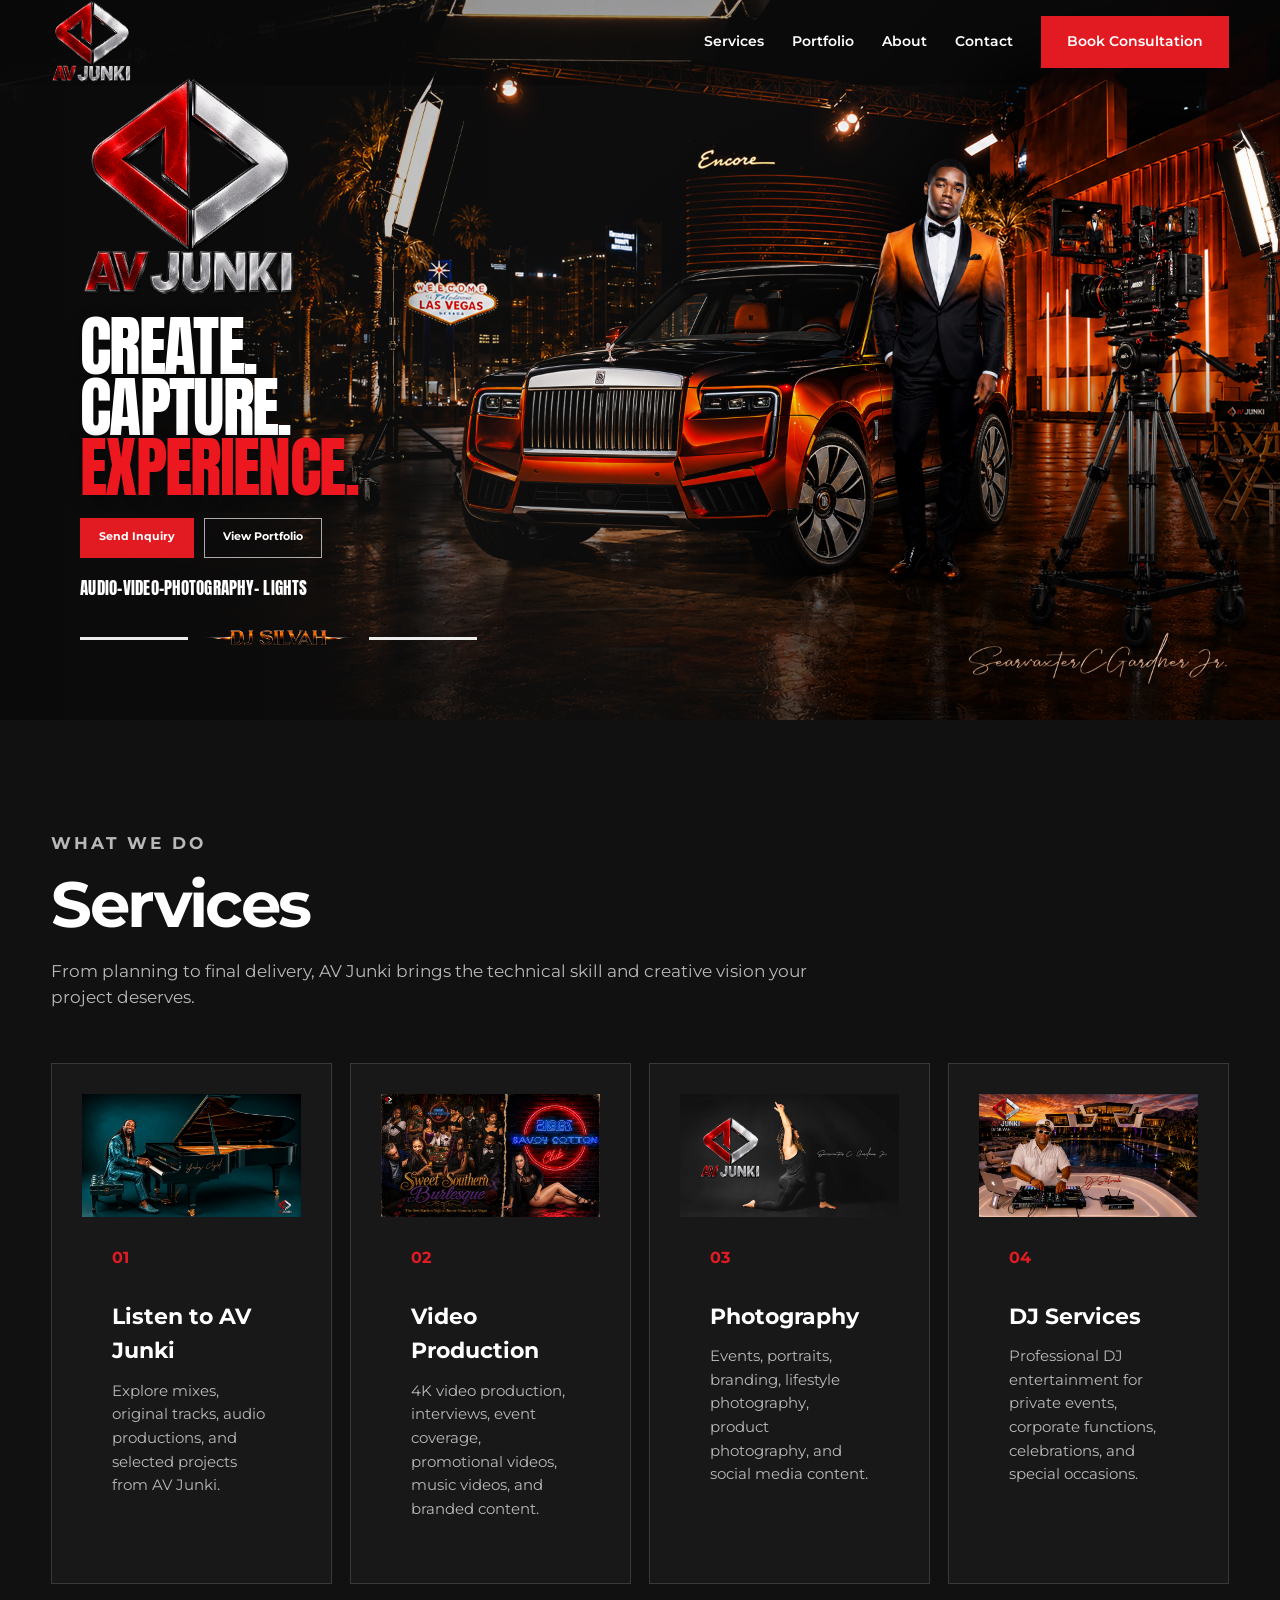
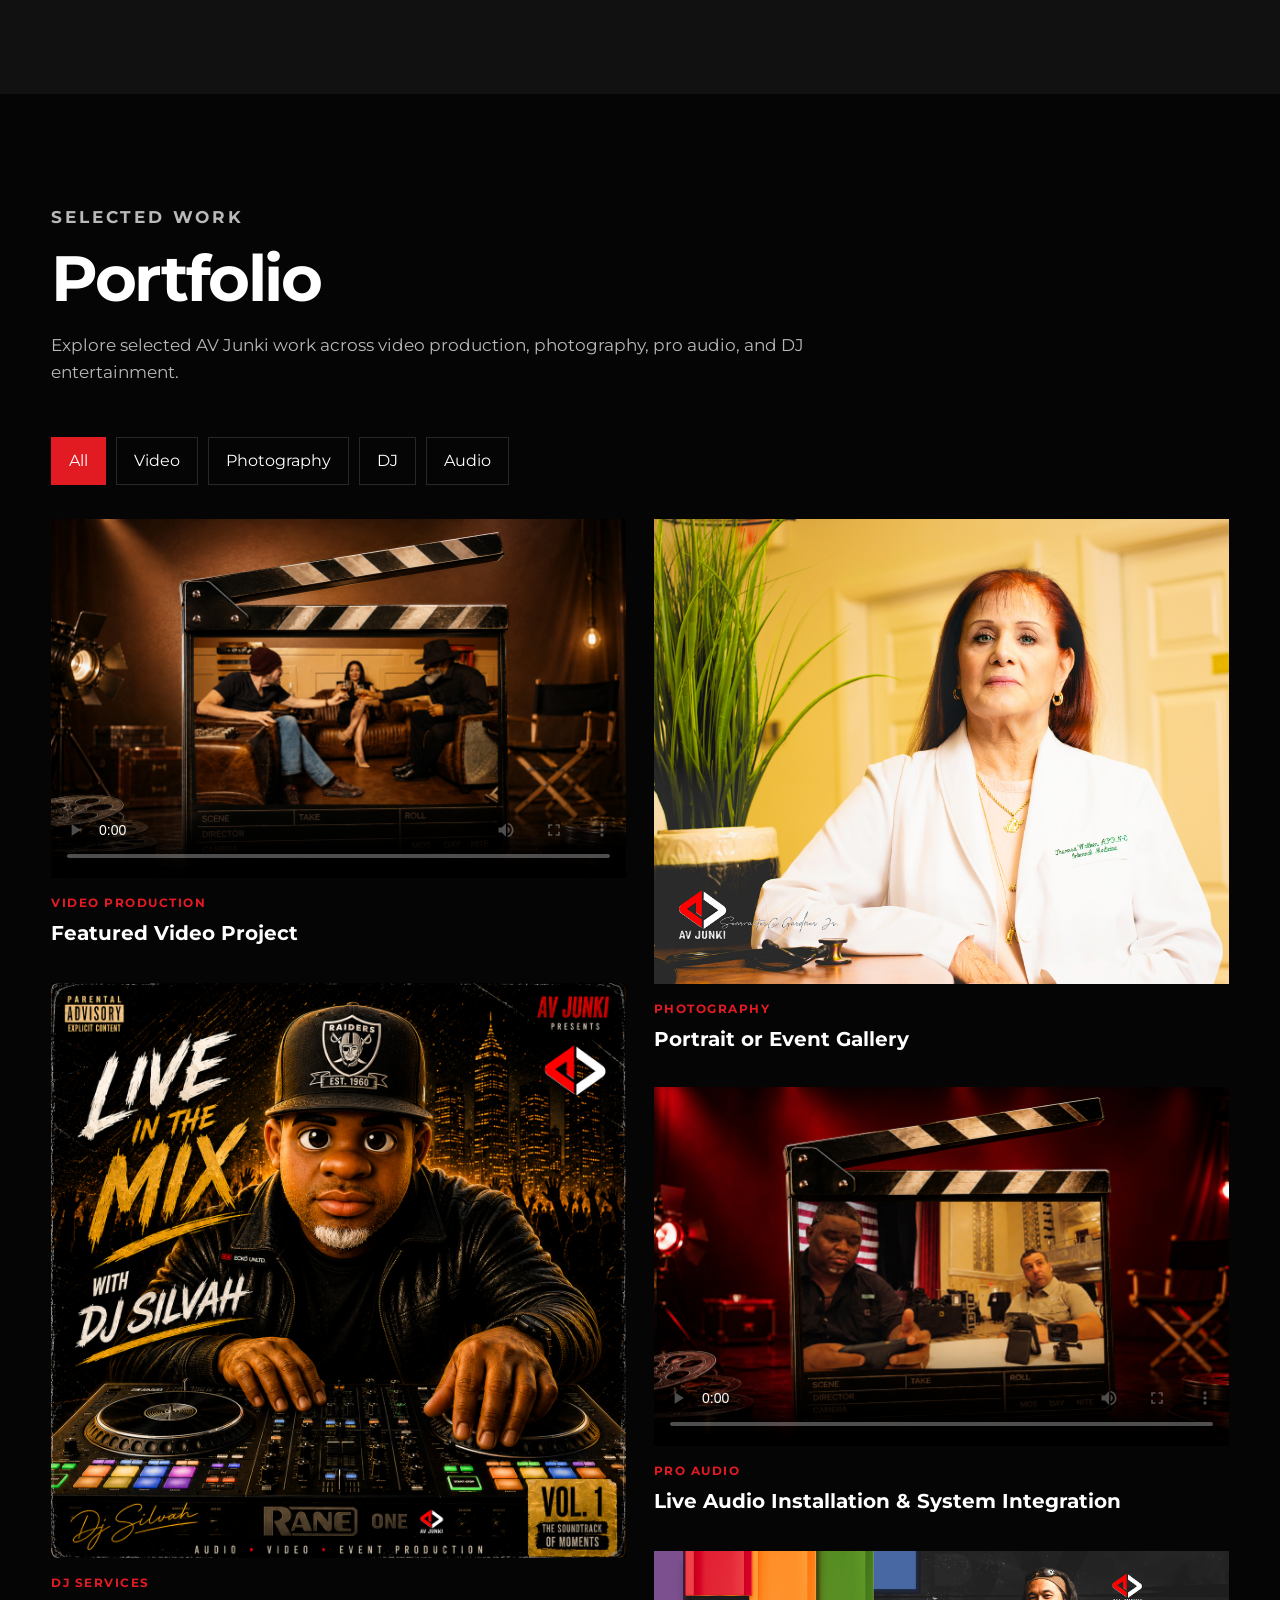
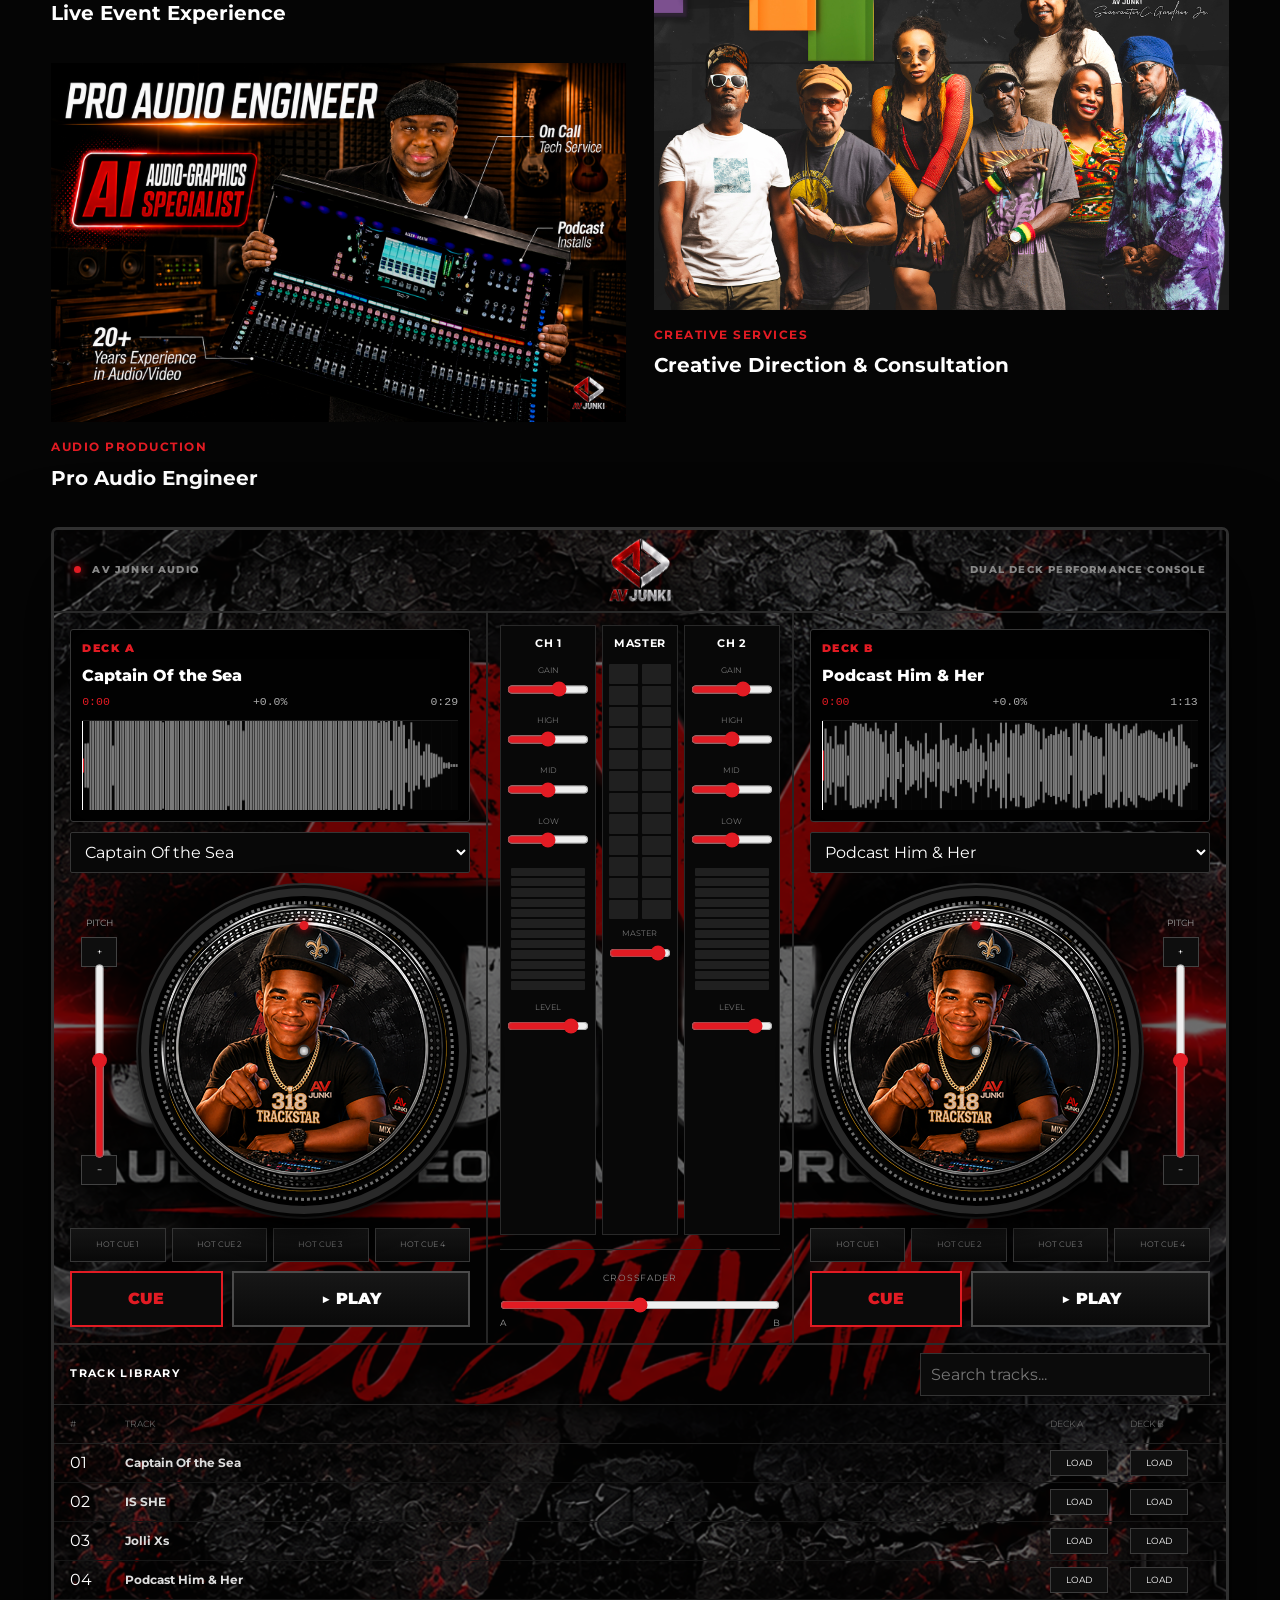
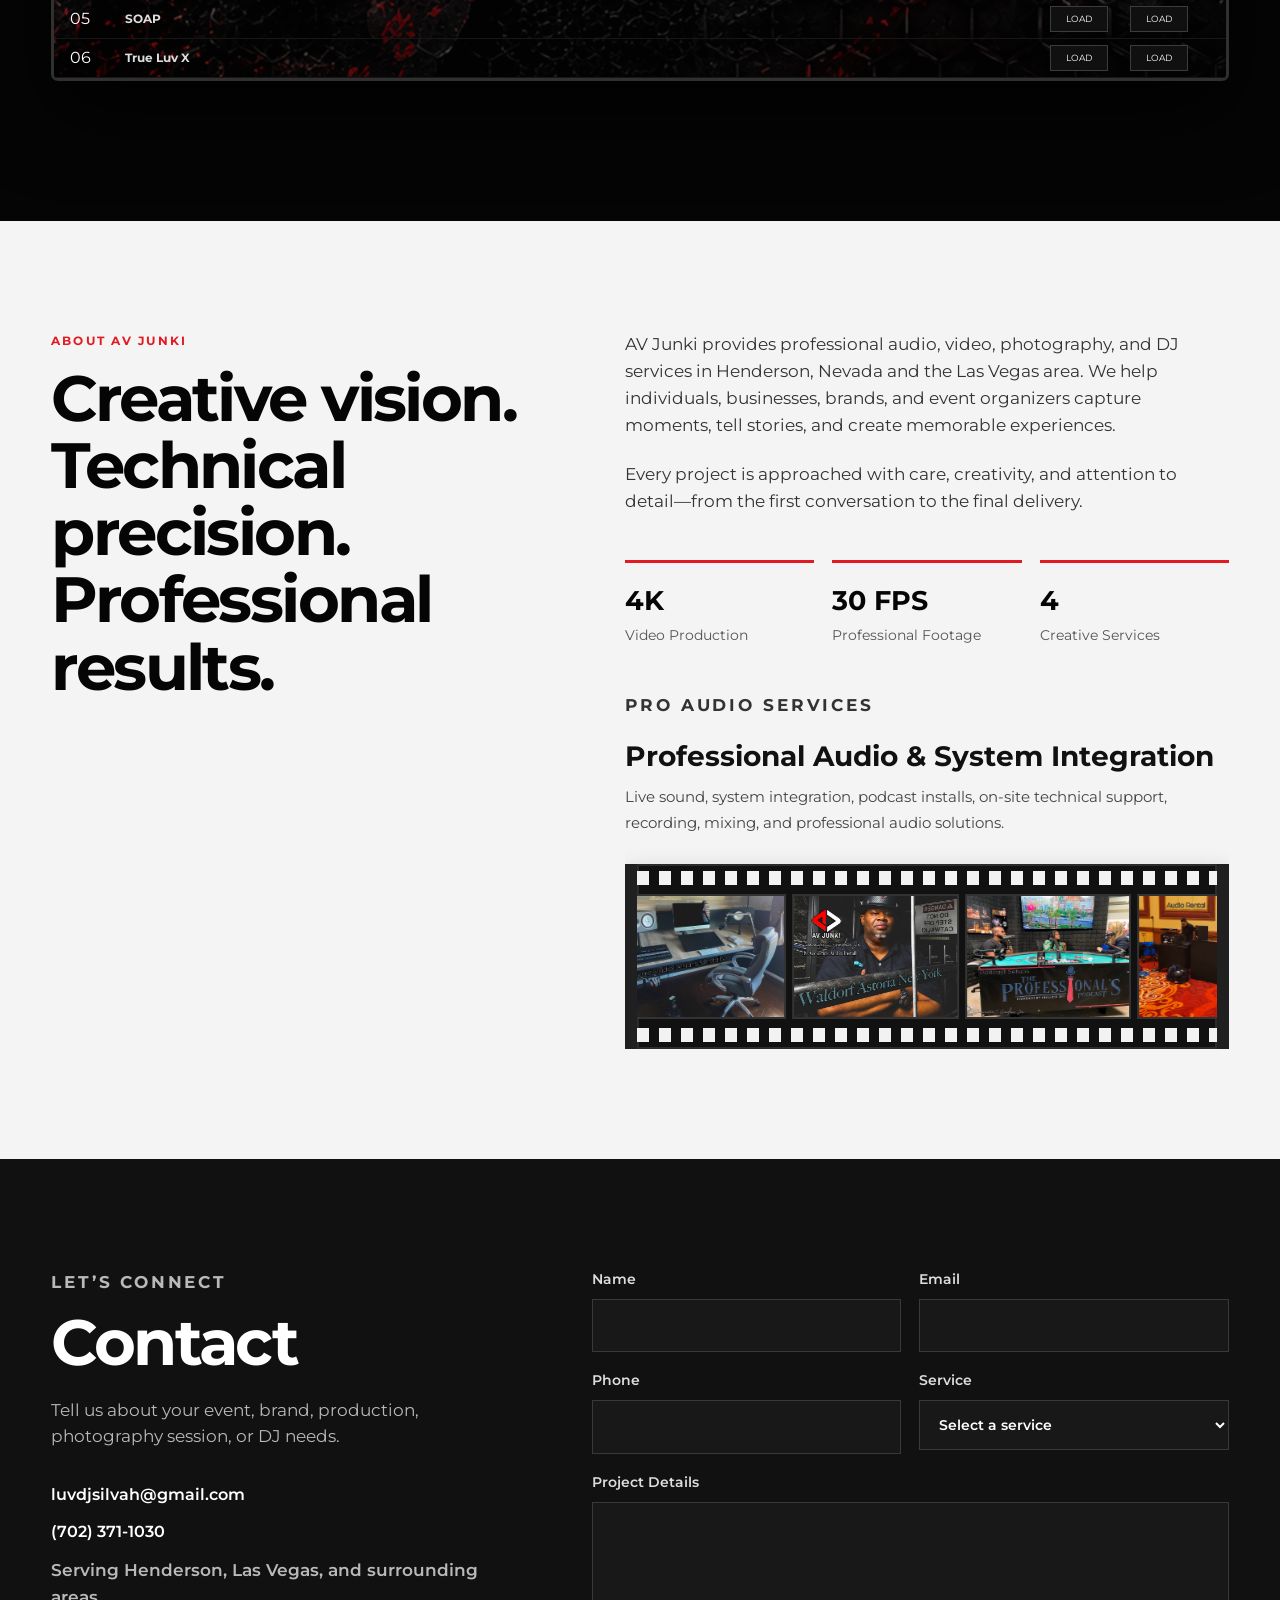
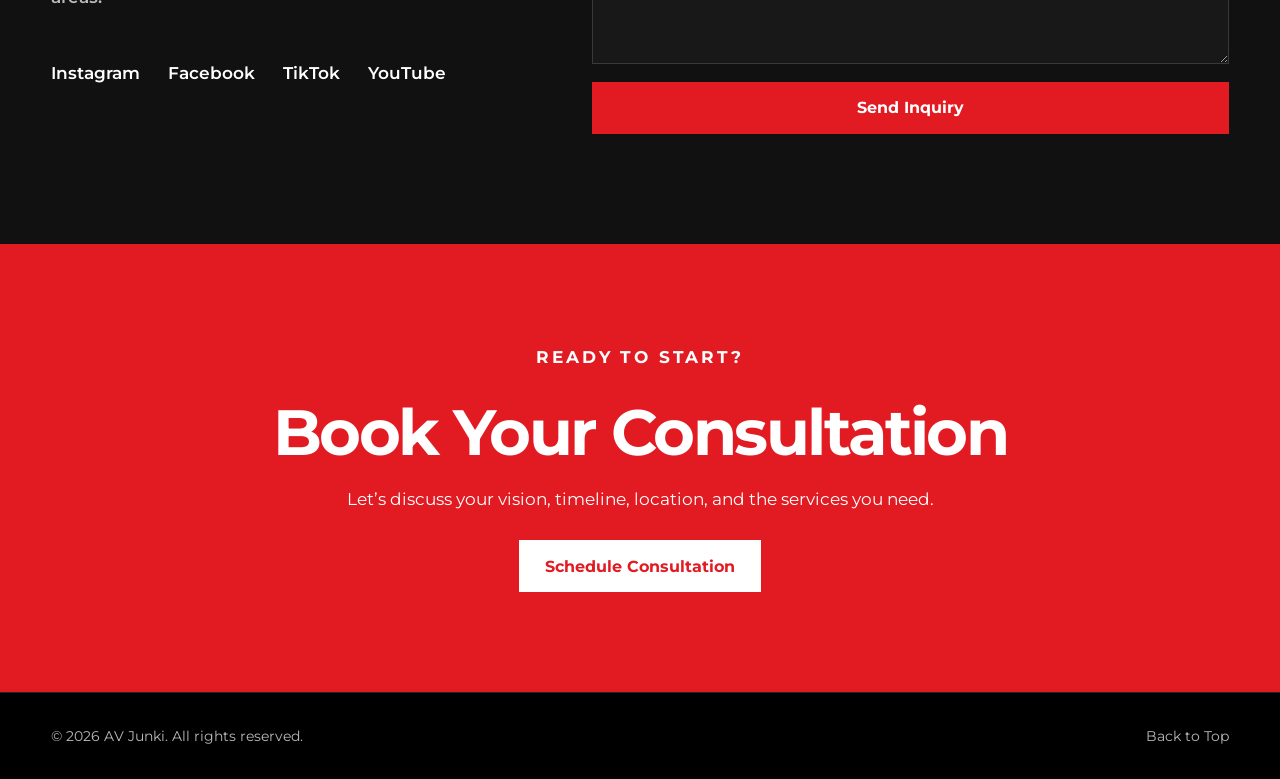
==== commit bcff0b15: "Update index.html" ====
--- a/index.html
+++ b/index.html
@@ -165,7 +165,7 @@
         <div class="section-heading">
           <p class="eyebrow">Selected Work</p>
           <h2>Portfolio</h2>
-          <p>Explore selected AV Junkie work across video production, photography, pro audio, and DJ entertainment.</p>
+          <p>Explore selected AV Junki work across video production, photography, pro audio, and DJ entertainment.</p>
         </div>
 
         <div class="portfolio-filters" role="group" aria-label="Portfolio filters">
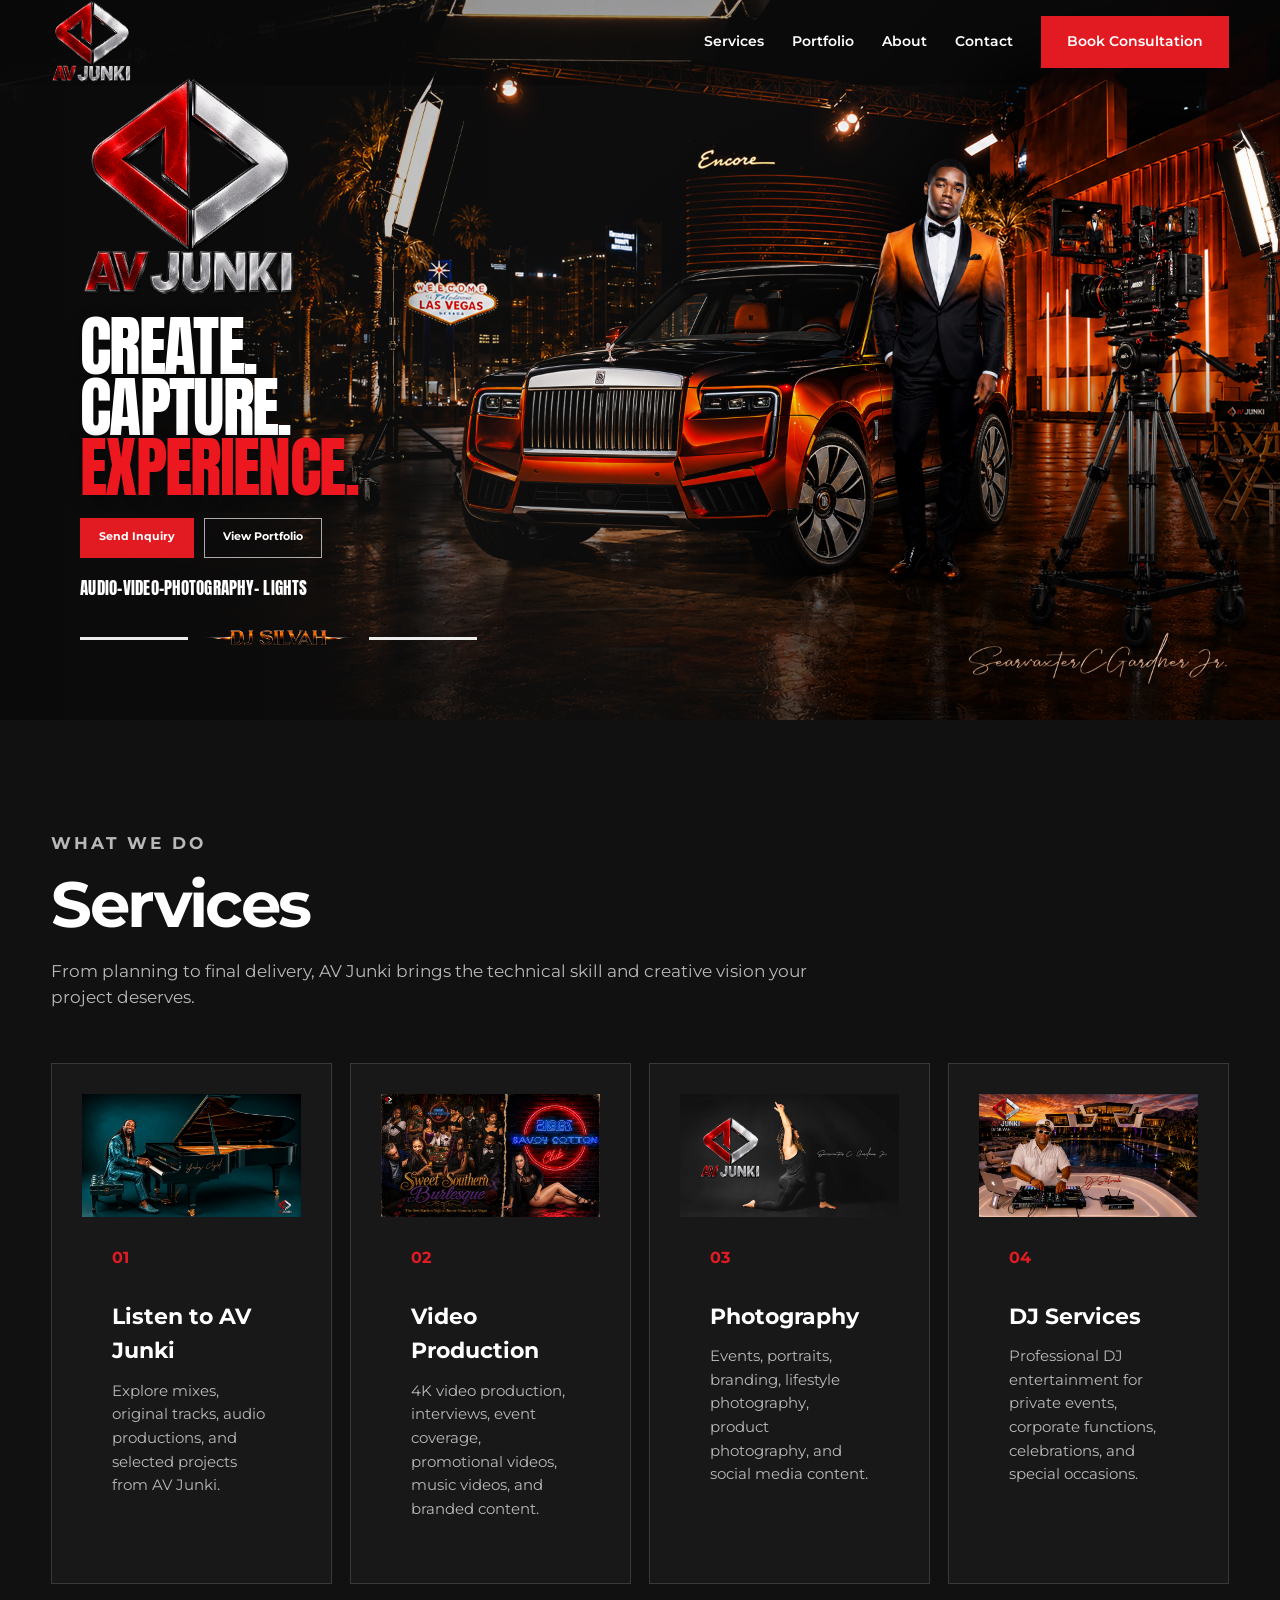
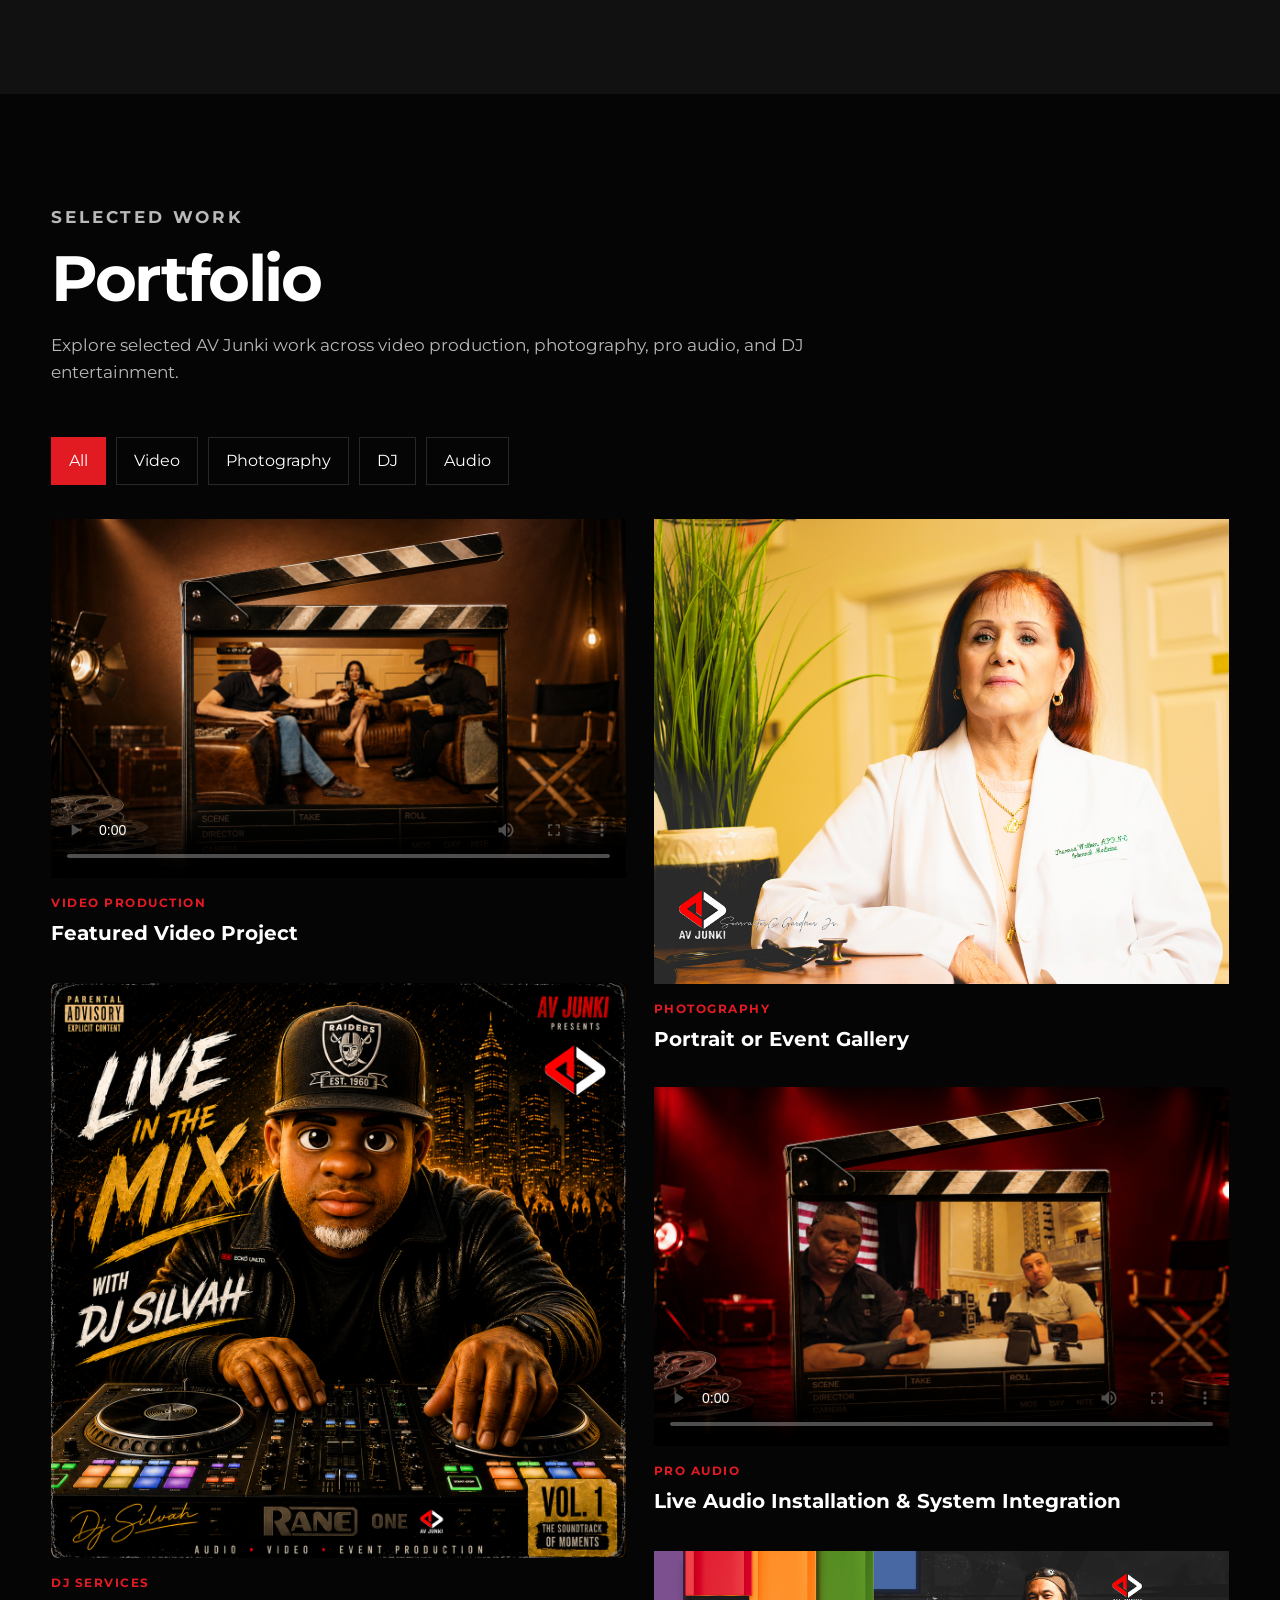
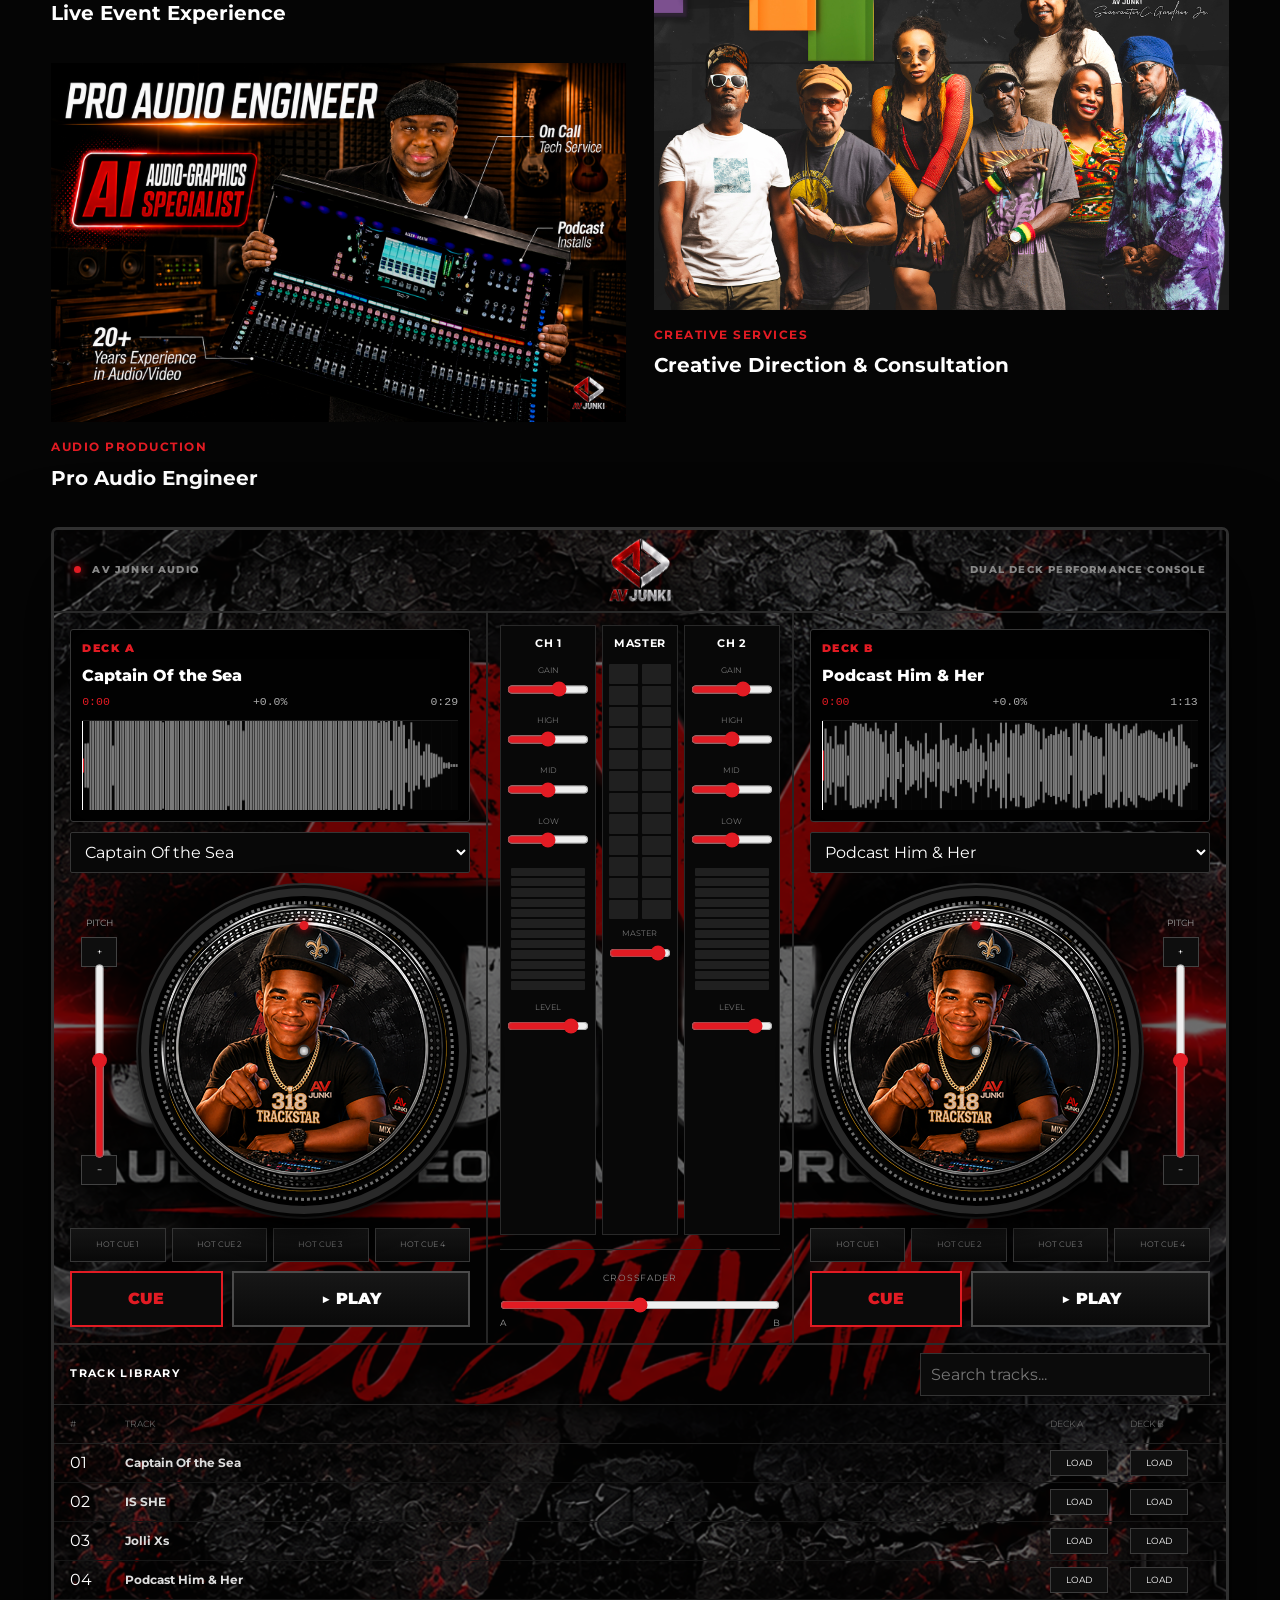
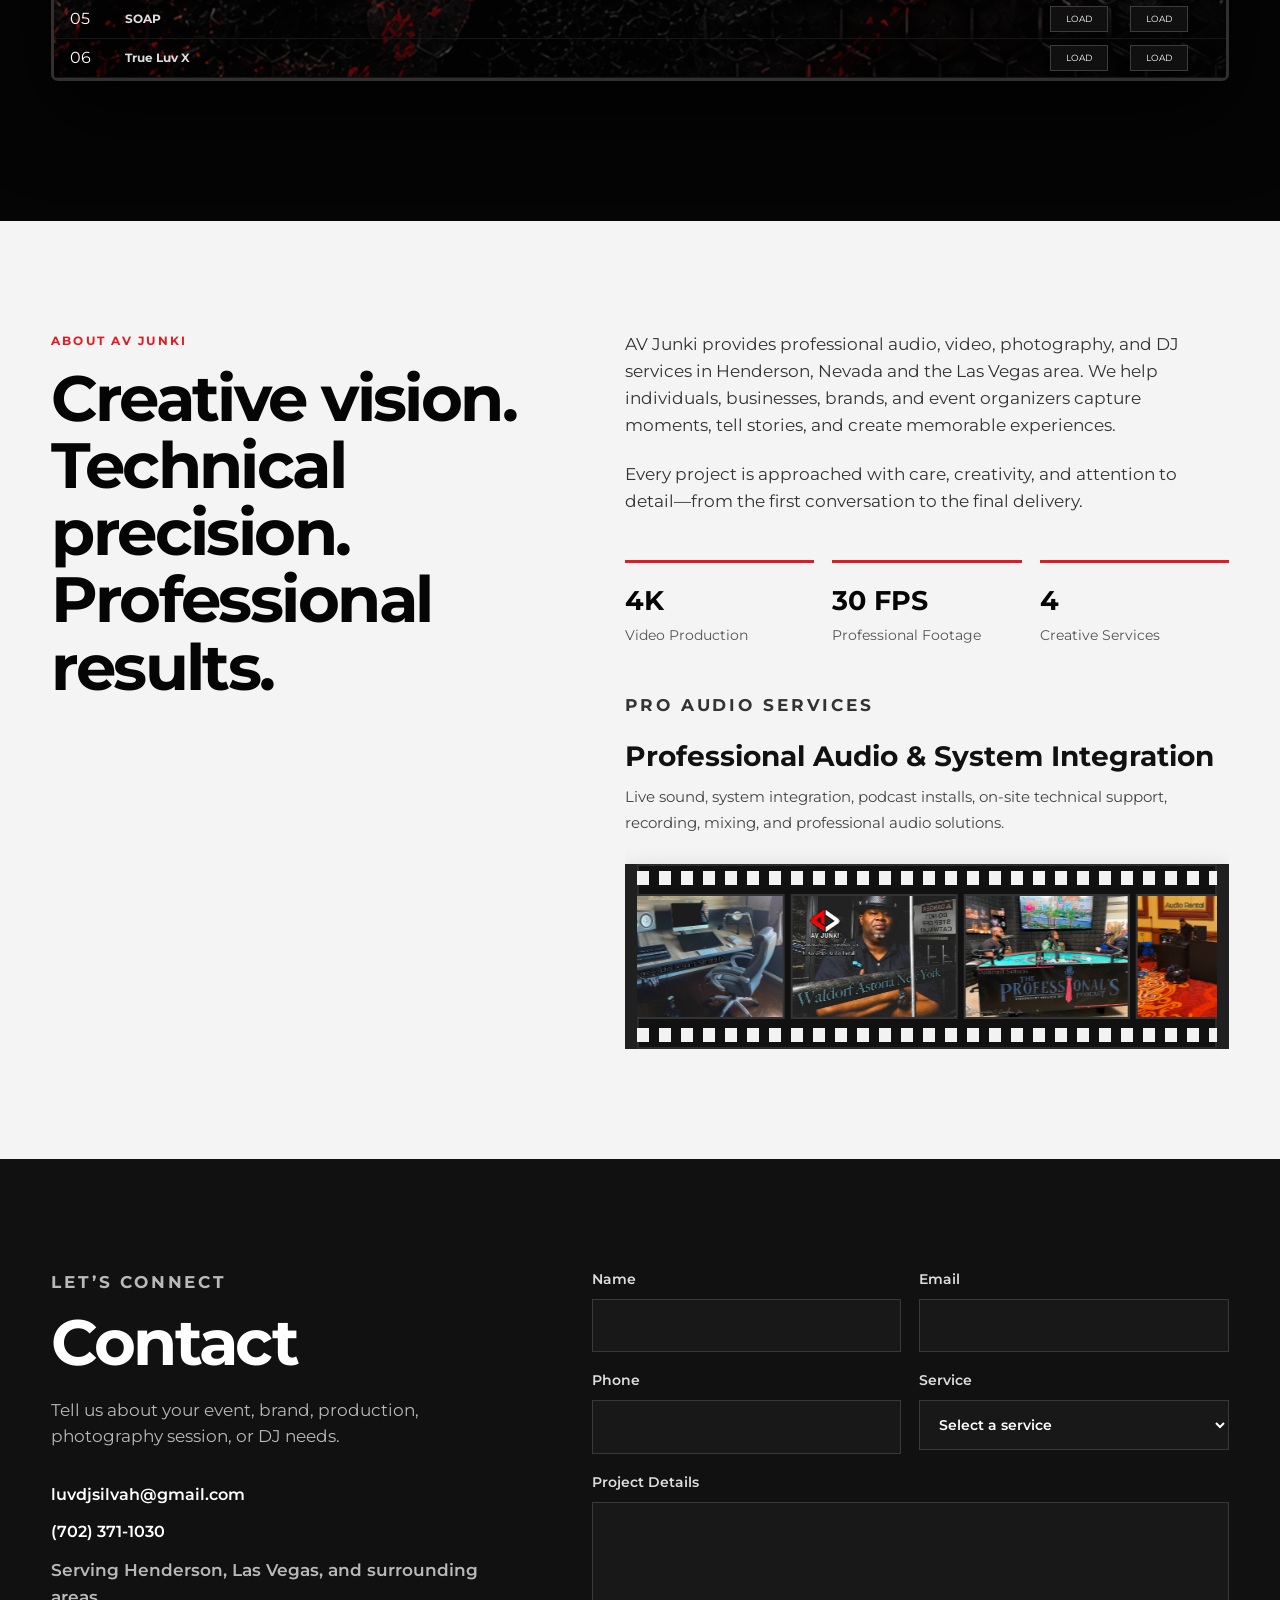
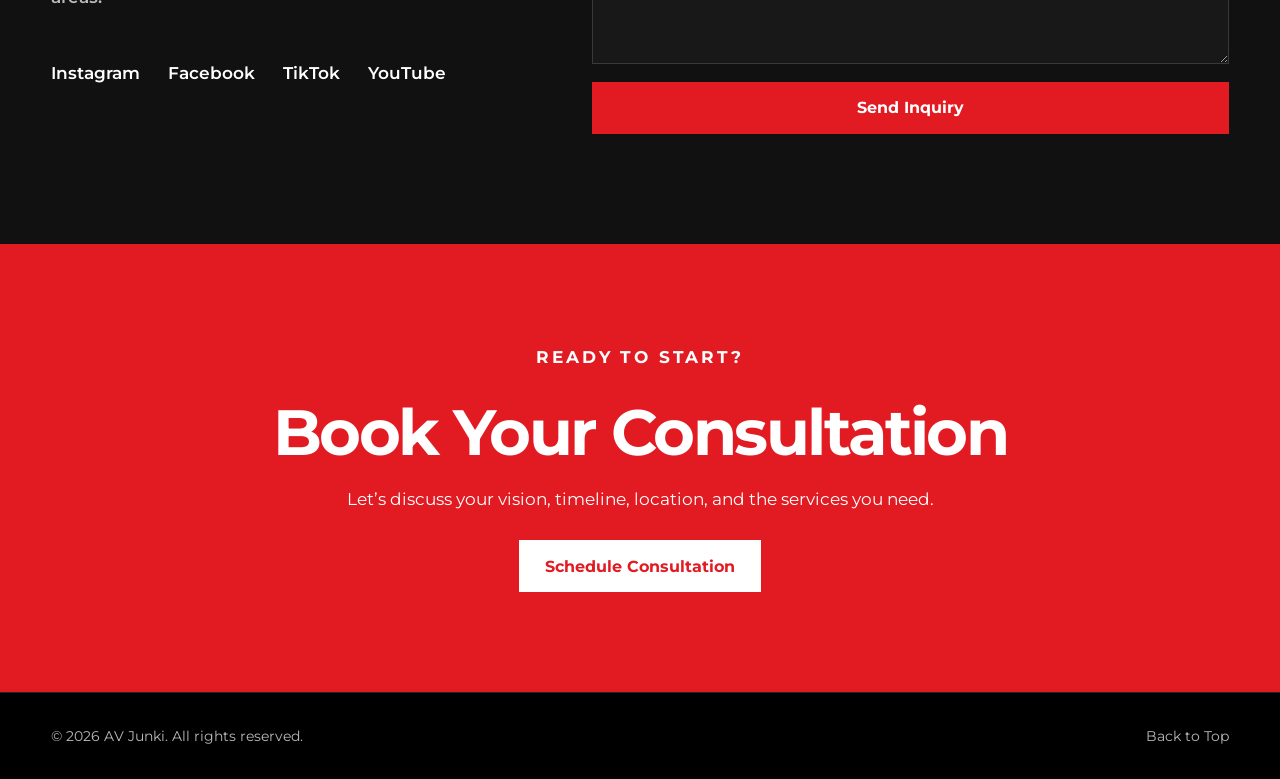
==== commit 076ba805: "Update index.html" ====
--- a/index.html
+++ b/index.html
@@ -5,8 +5,7 @@
   <meta name="viewport" content="width=device-width, initial-scale=1.0" />
   <meta name="description" content="AV Junki provides professional audio, video, photography, and DJ services in Henderson, Nevada and the Las Vegas area." />
   <title>AV Junki | Audio, Video, Photography & DJ Services</title>
-<link rel="canonical" href="https://avjunki.com/">
-
+<link rel="canonical" href="https://avjunki.com/" />
 <meta property="og:type" content="website">
 <meta property="og:title" content="AV Junki | Audio, Video, Photography & DJ Services">
 <meta property="og:description" content="Professional audio, video, photography, and DJ services in Henderson, Nevada and the Las Vegas area.">
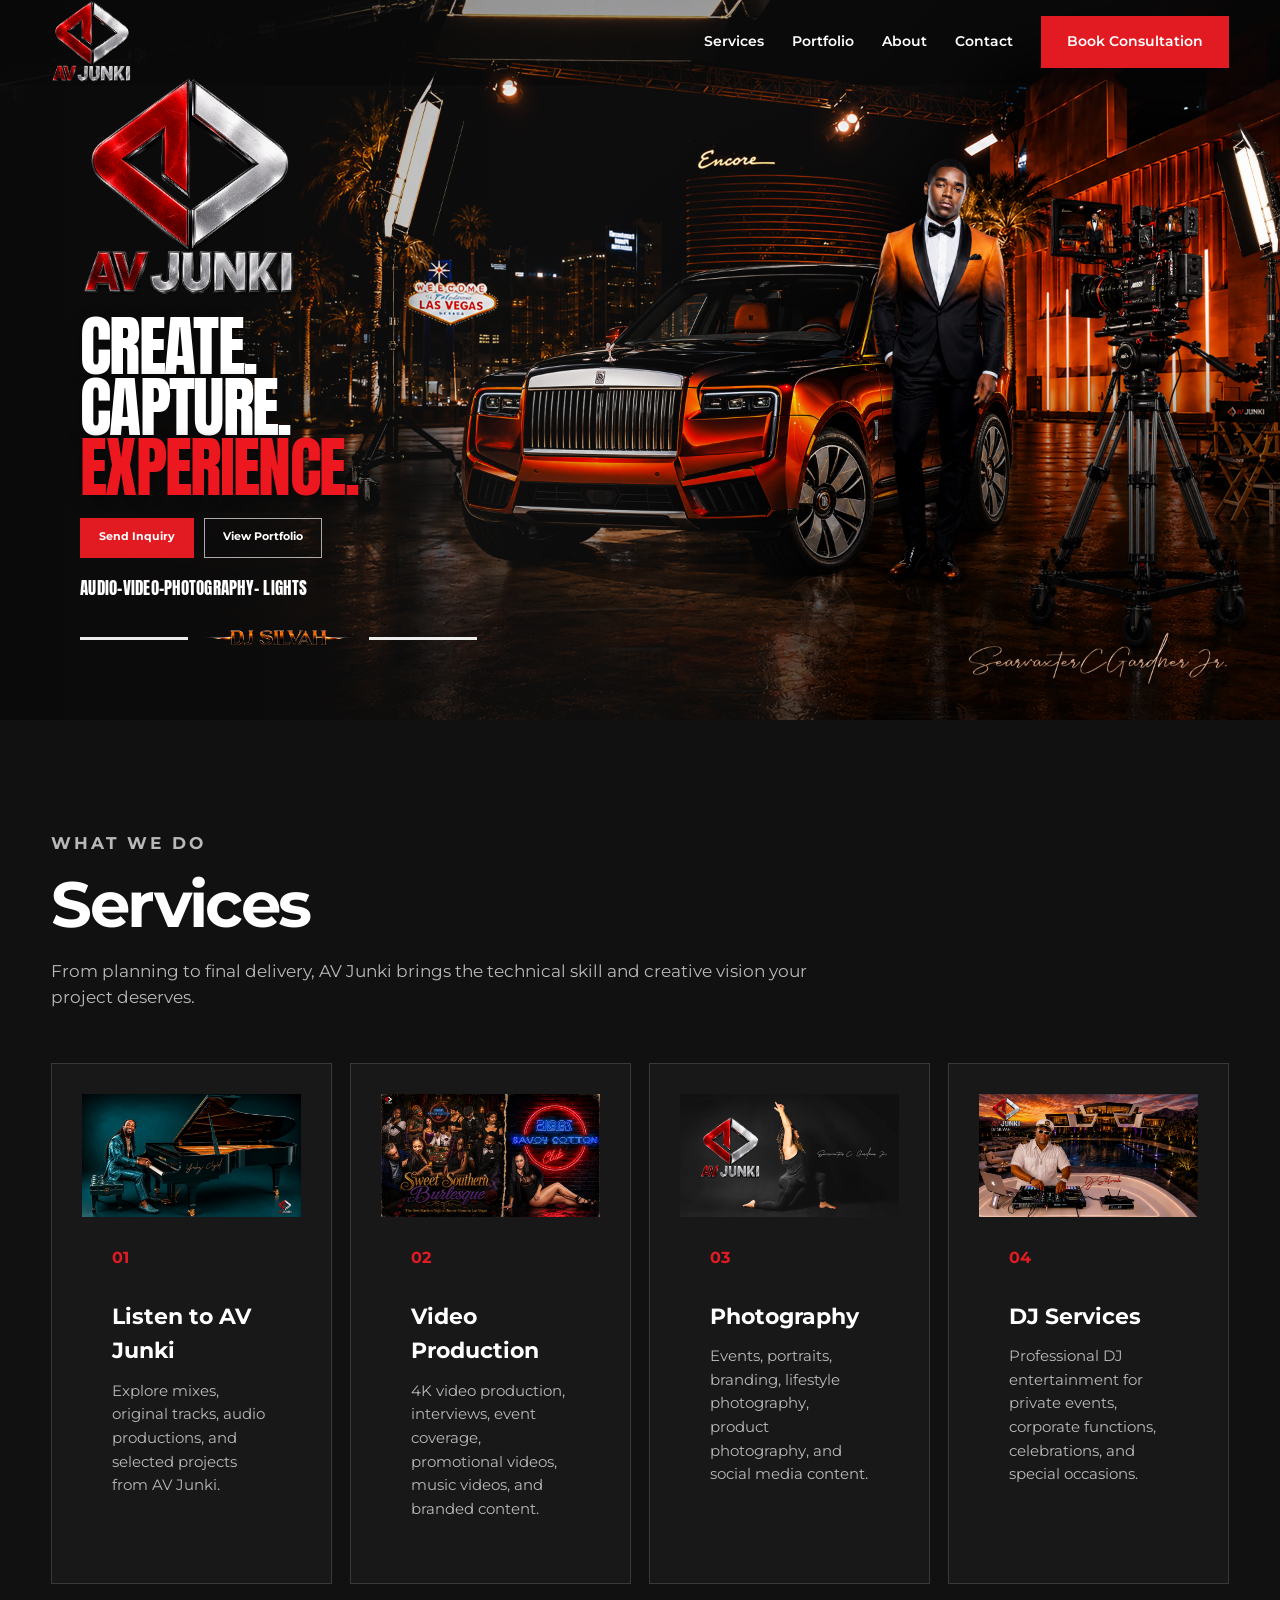
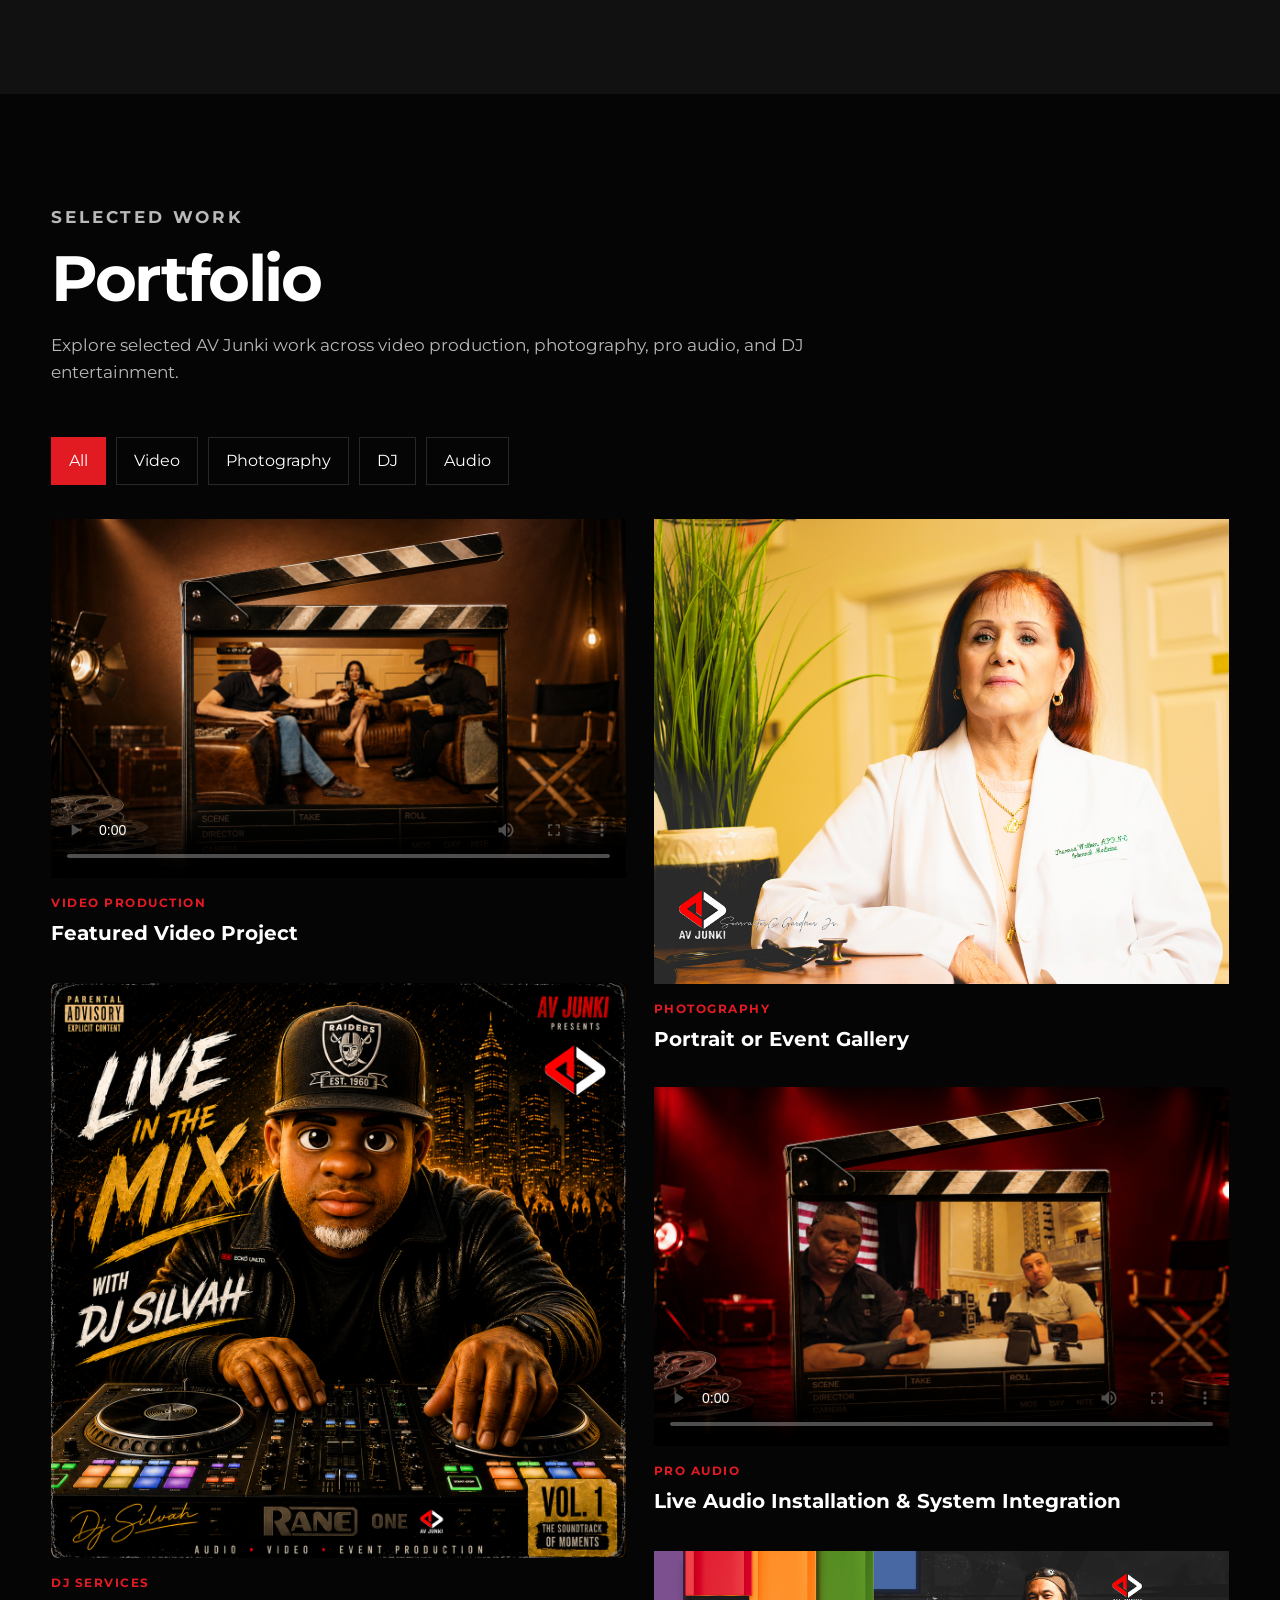
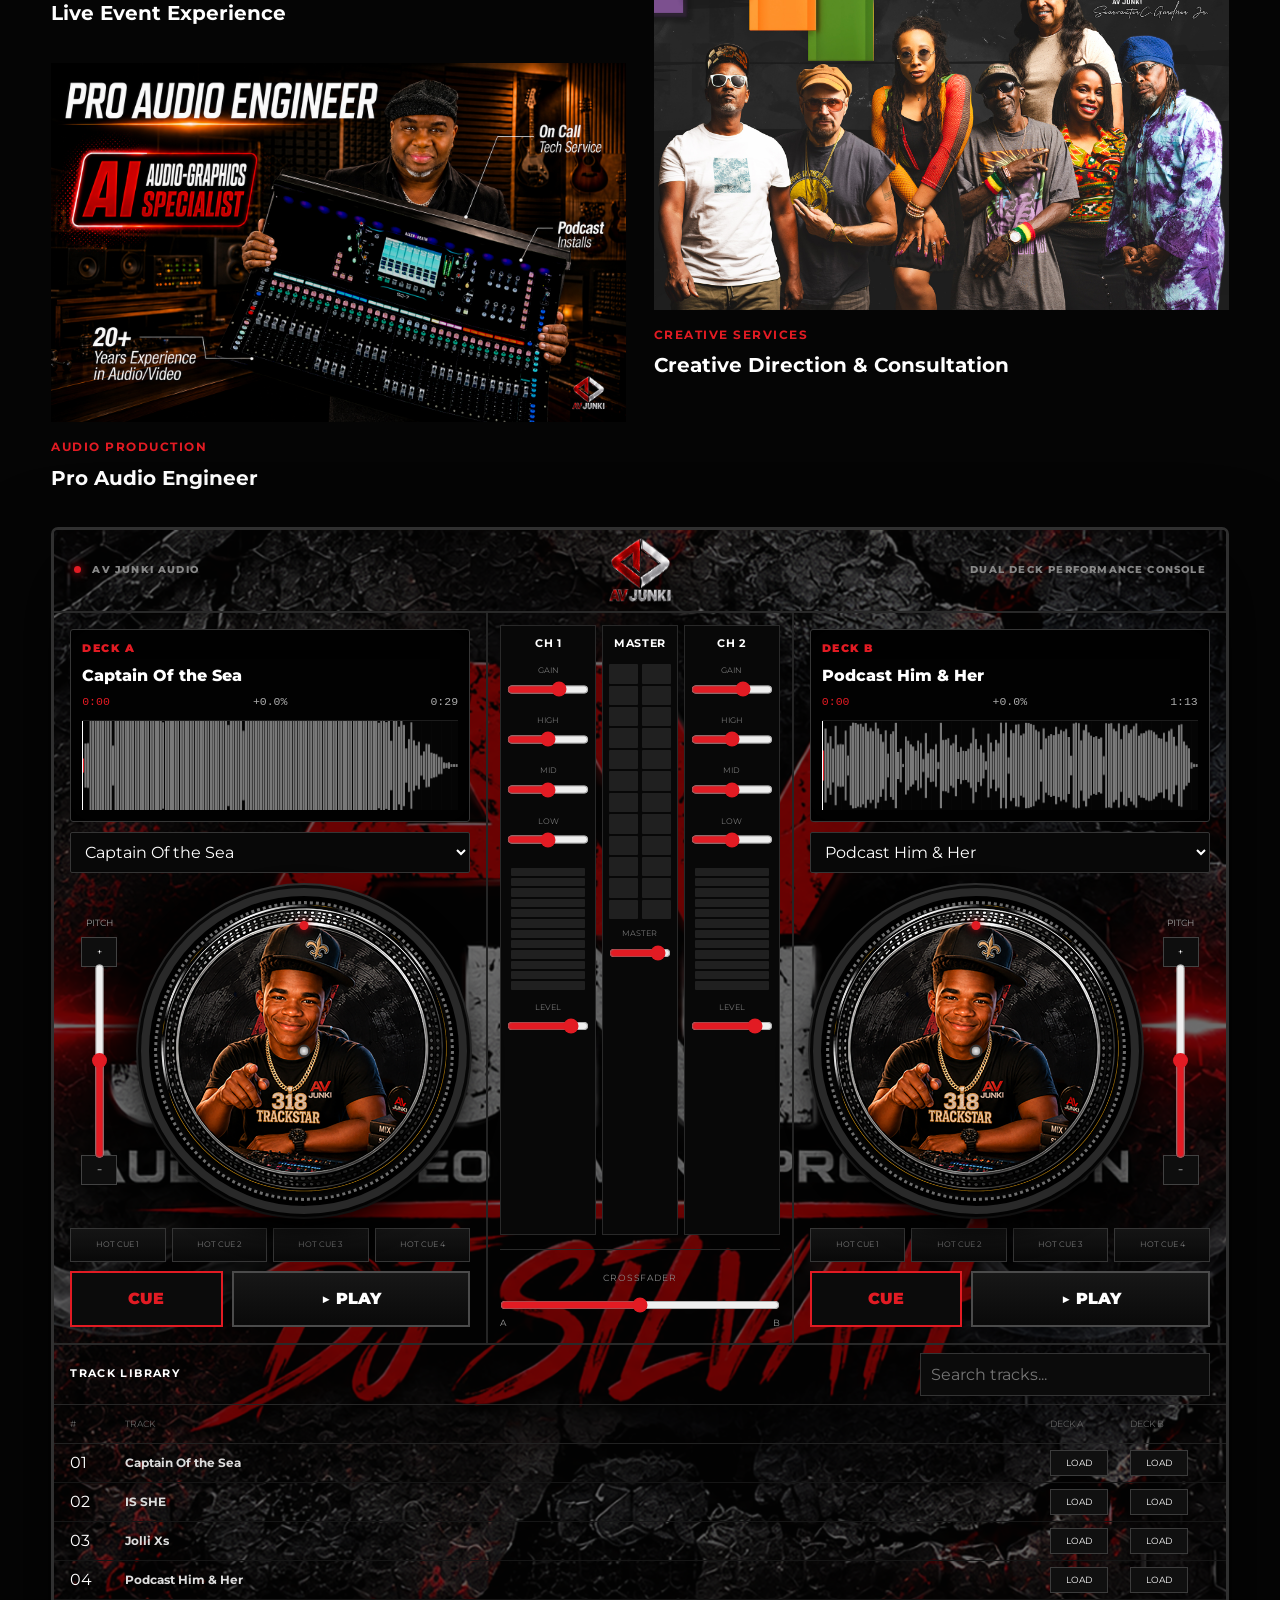
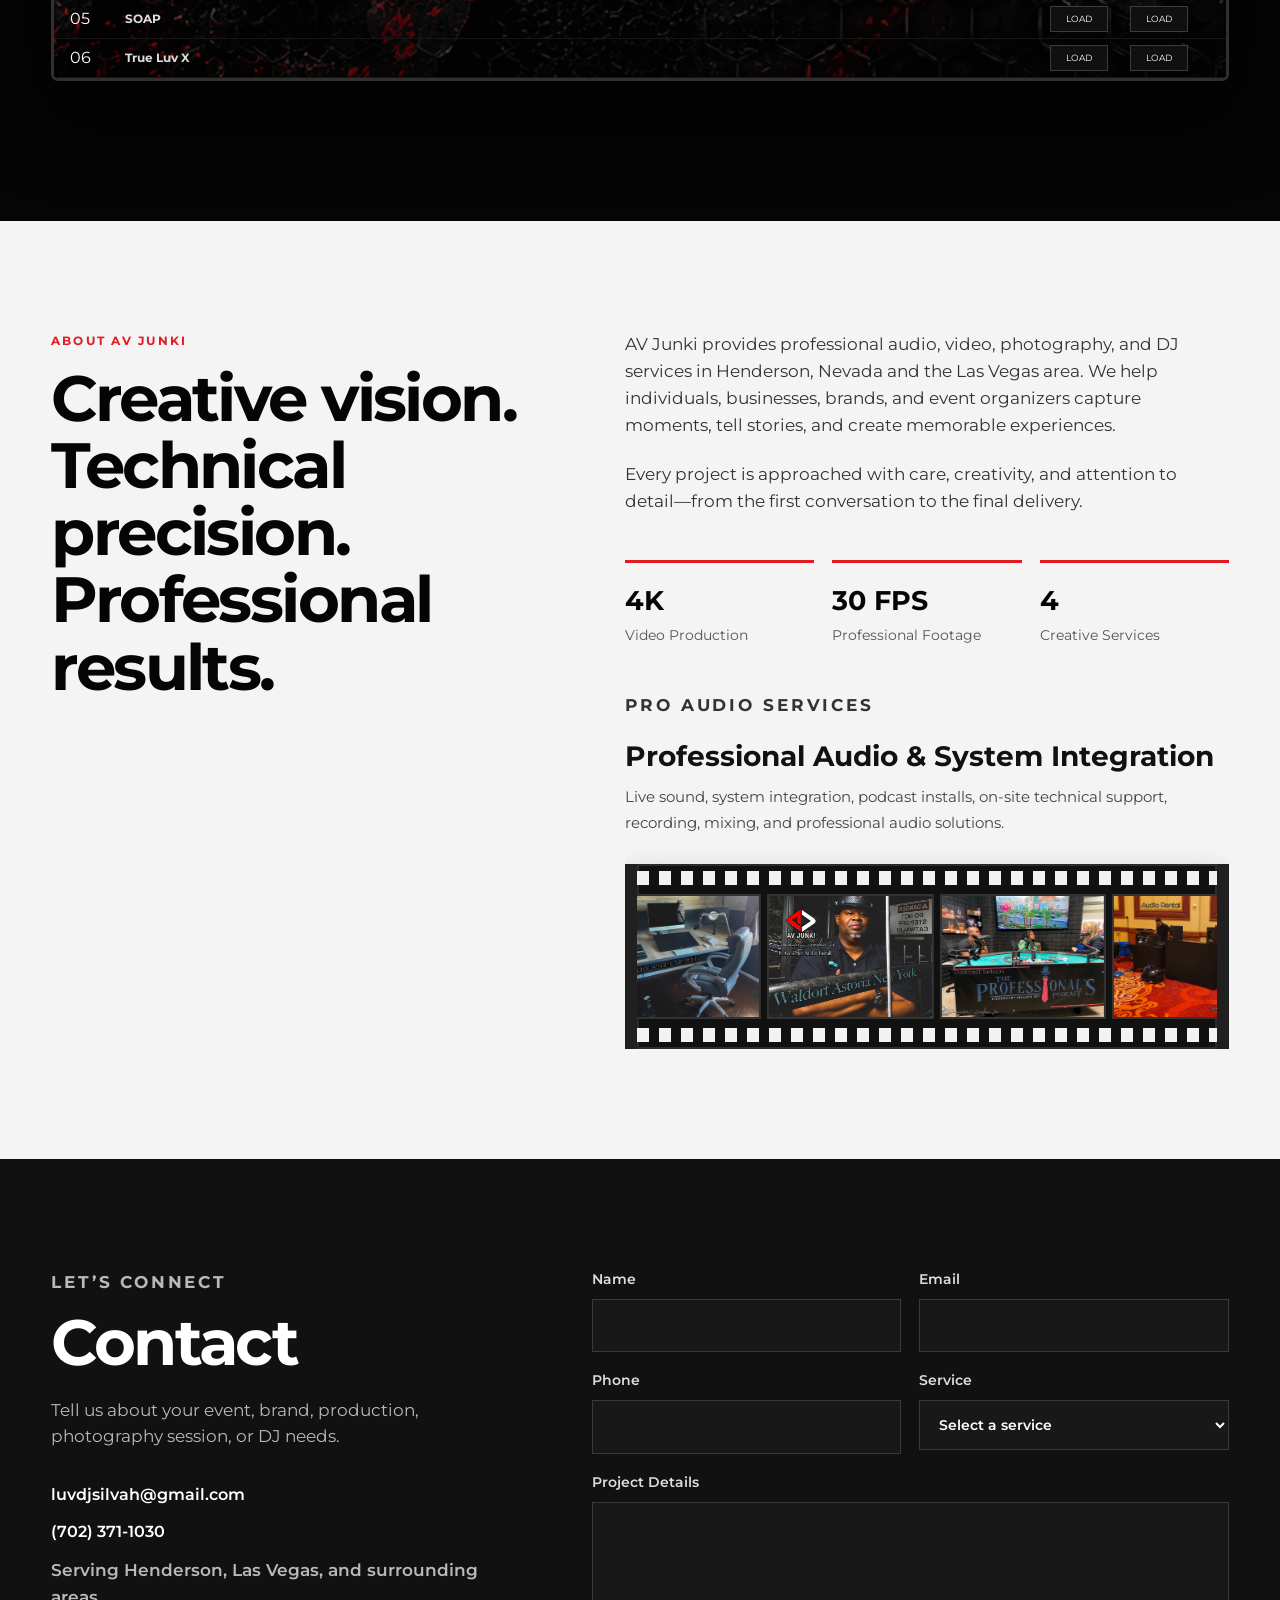
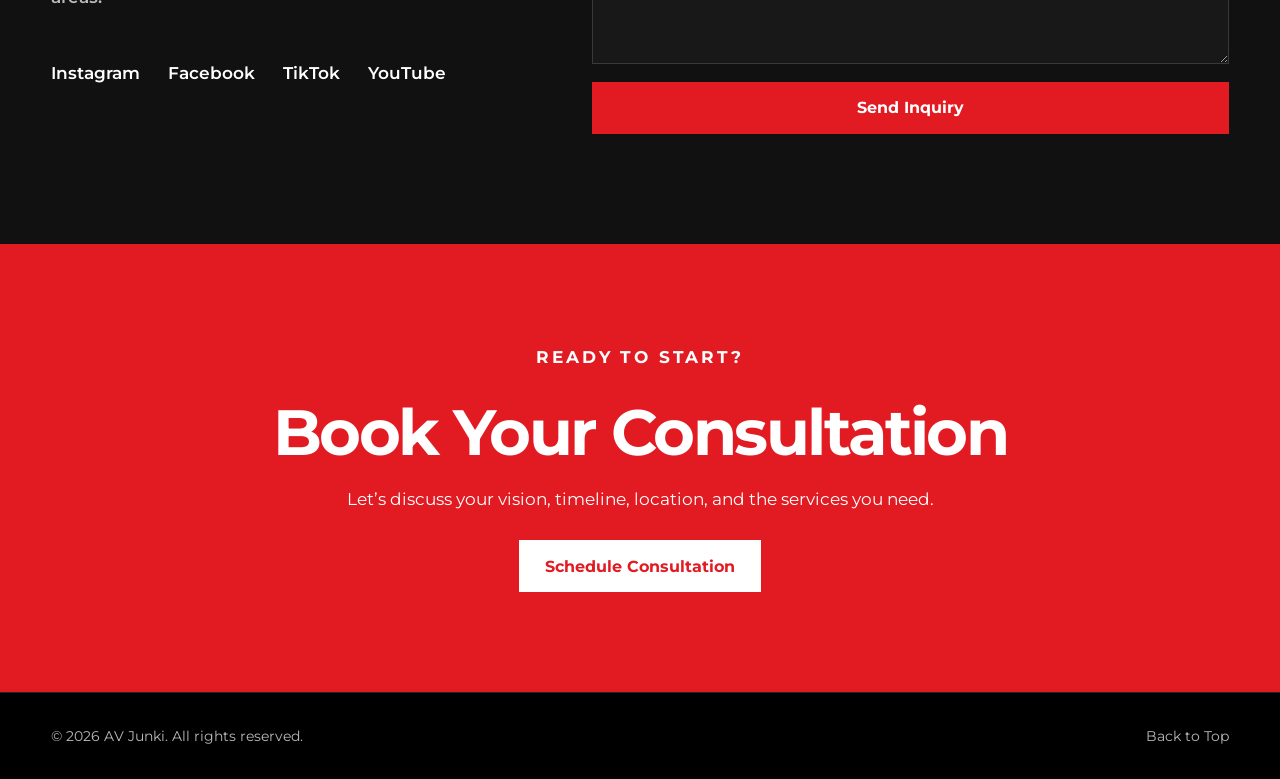
==== commit 8d6047b3: "Update index.html" ====
--- a/index.html
+++ b/index.html
@@ -15,7 +15,7 @@
   <link rel="preconnect" href="https://fonts.gstatic.com" crossorigin>
   <link href="https://fonts.googleapis.com/css2?family=Anton&family=Montserrat:wght@400;500;600;700;800&display=swap" rel="stylesheet">
 
-  <link rel="stylesheet" href="styles.css" />
+  <link rel="stylesheet" href="styles.css"2/>
   <link rel="stylesheet" href="dj-player.css">
 </head>
 <body id="top">
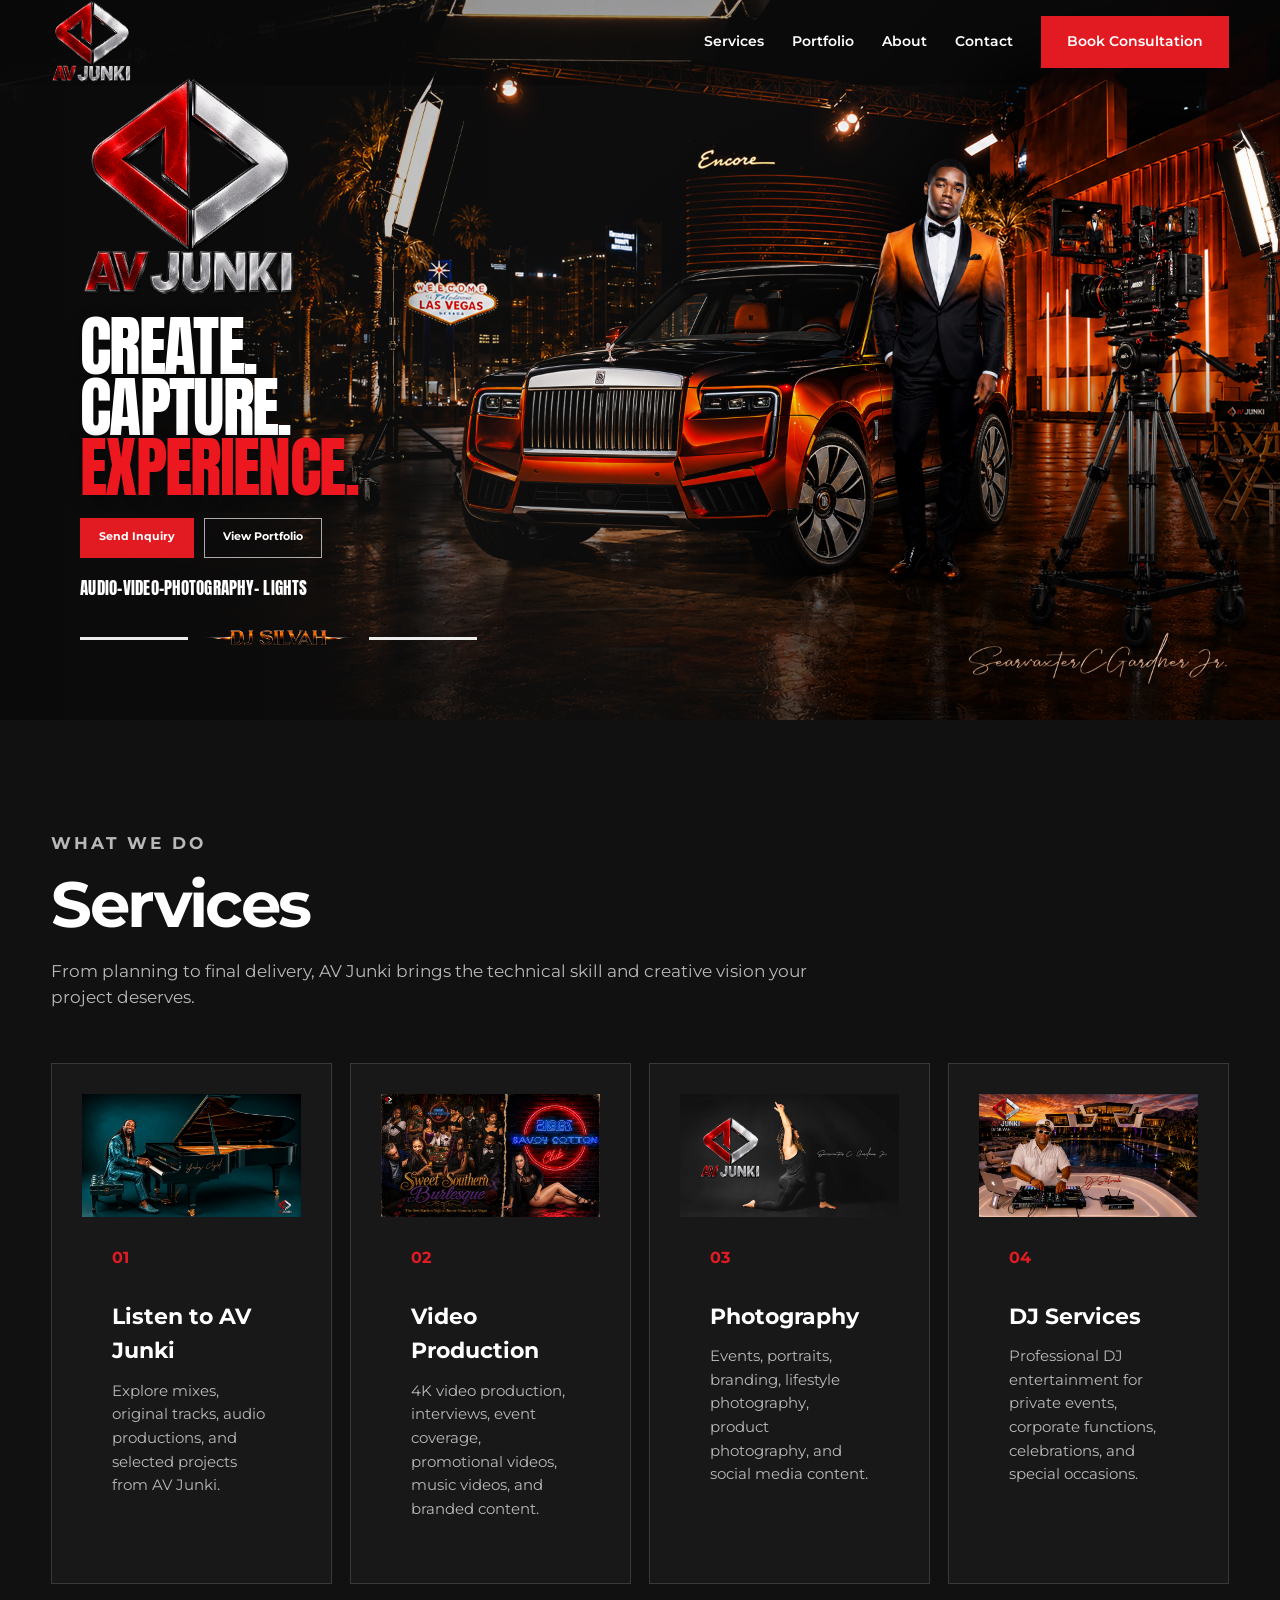
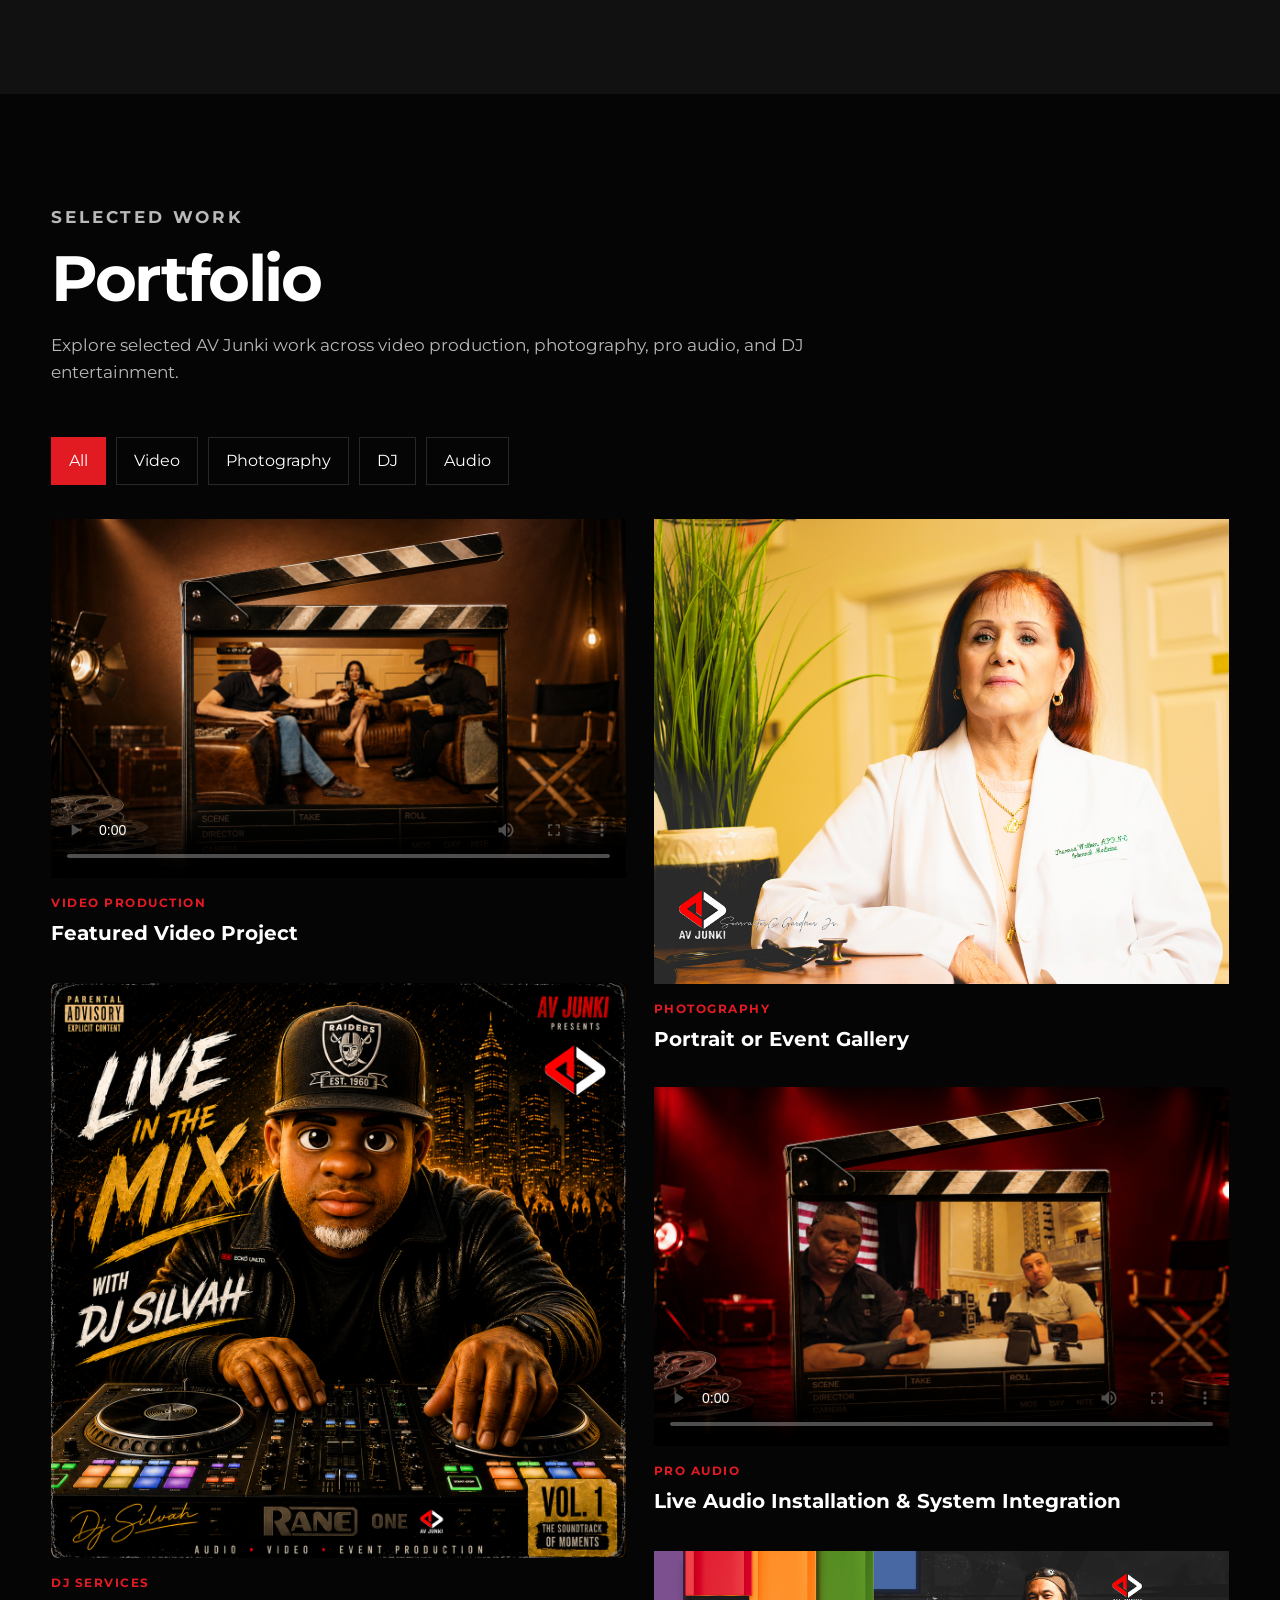
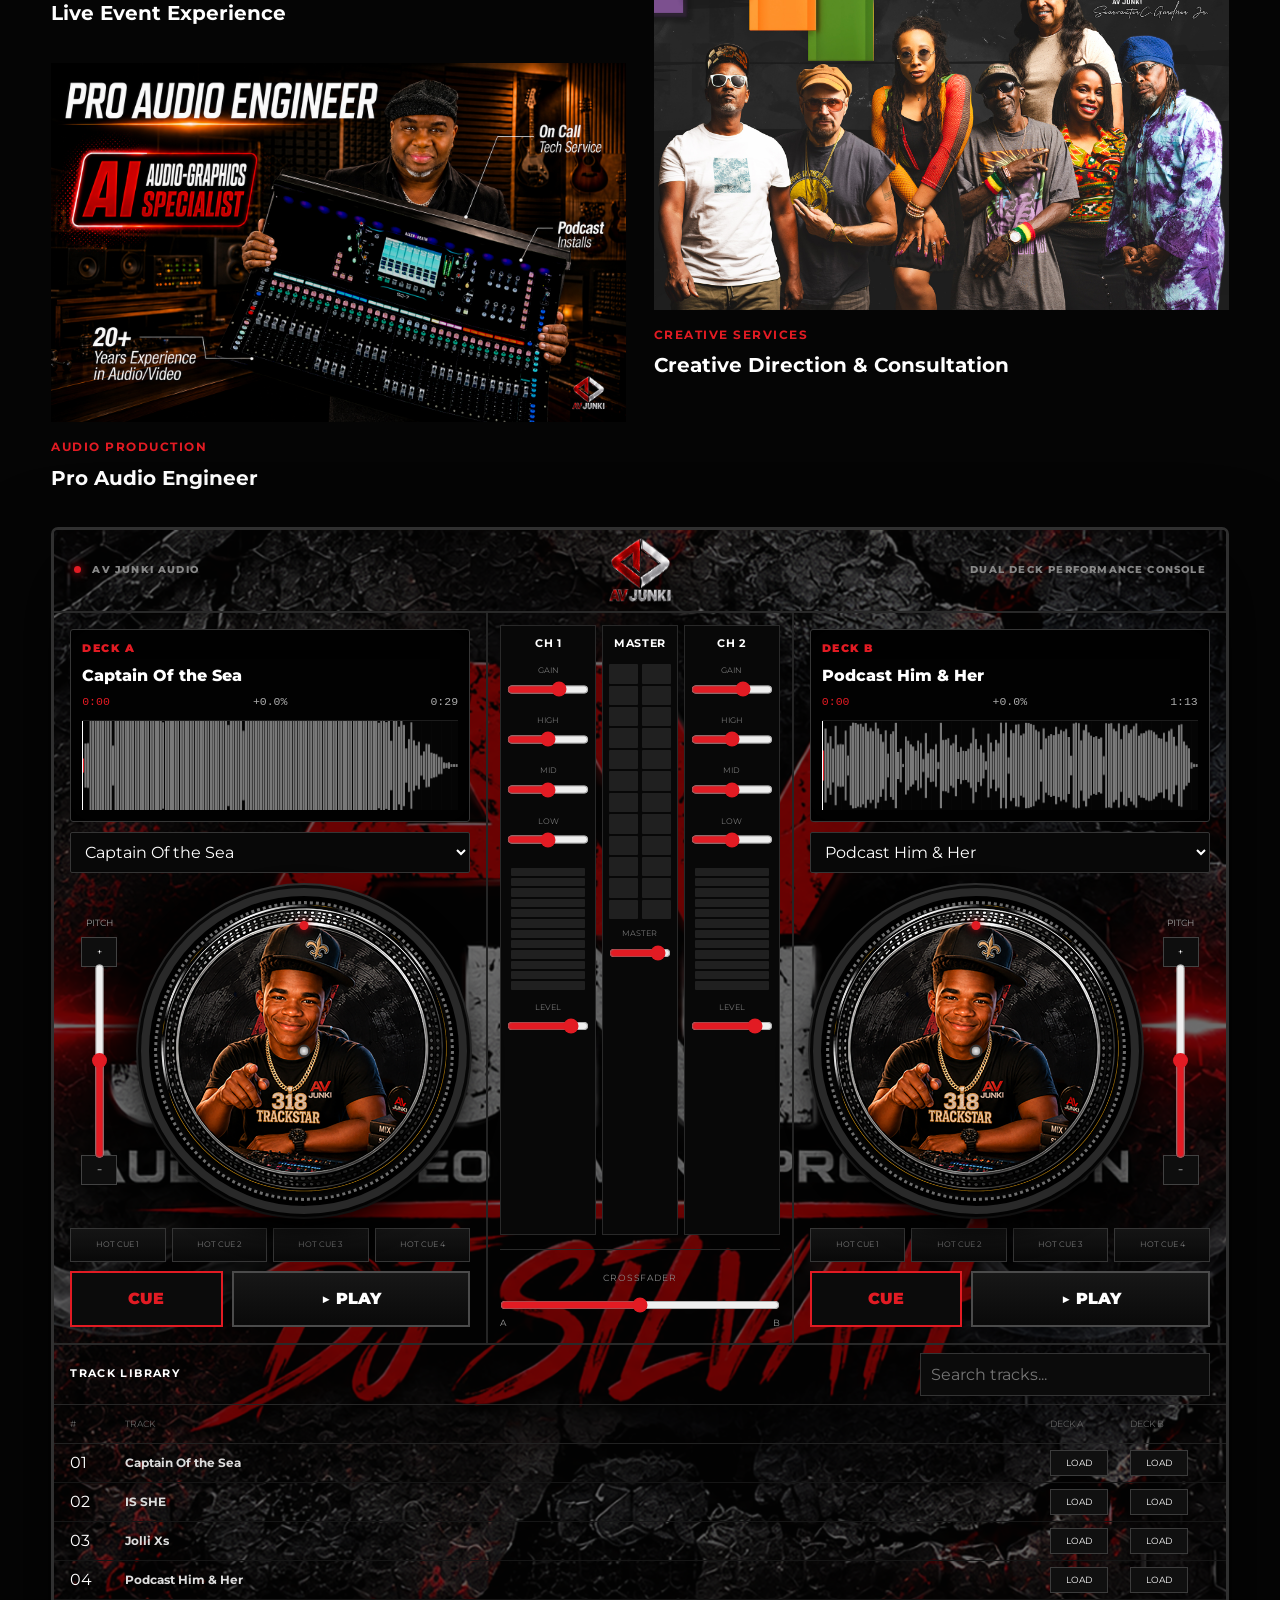
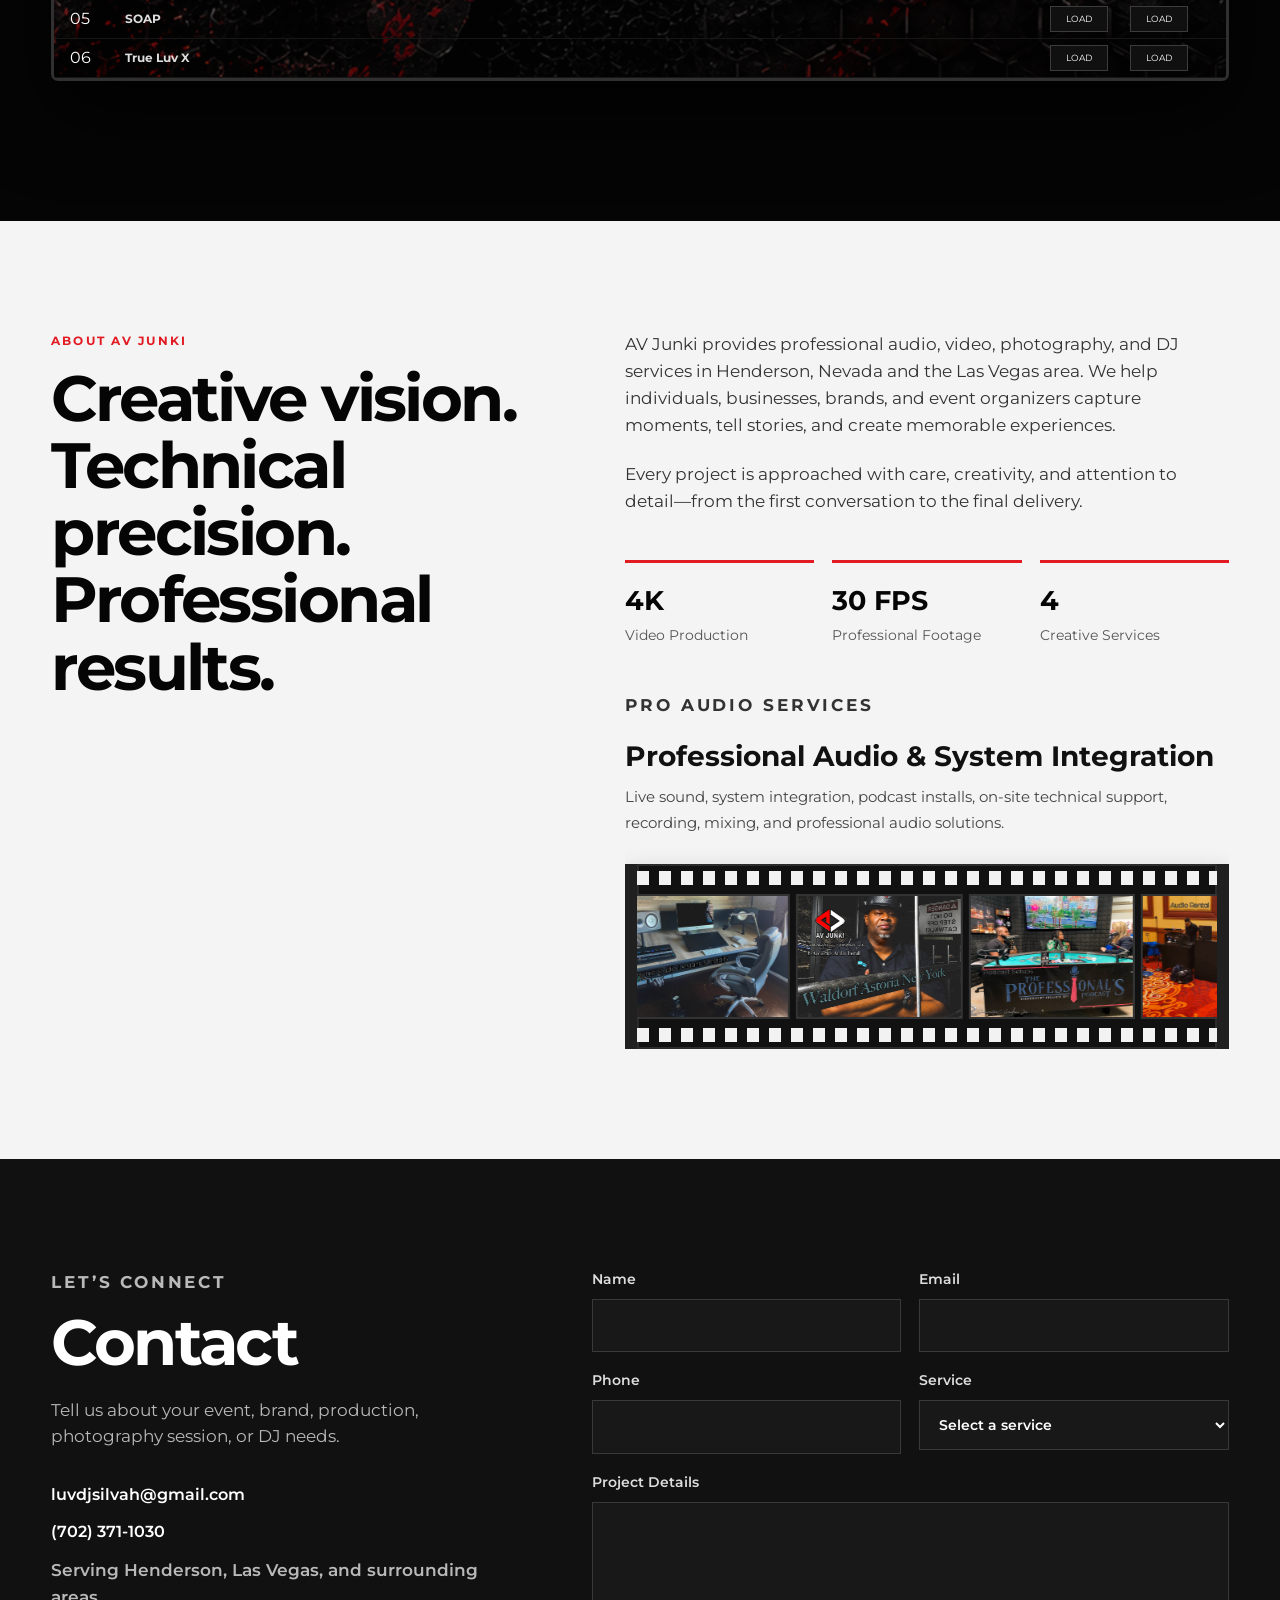
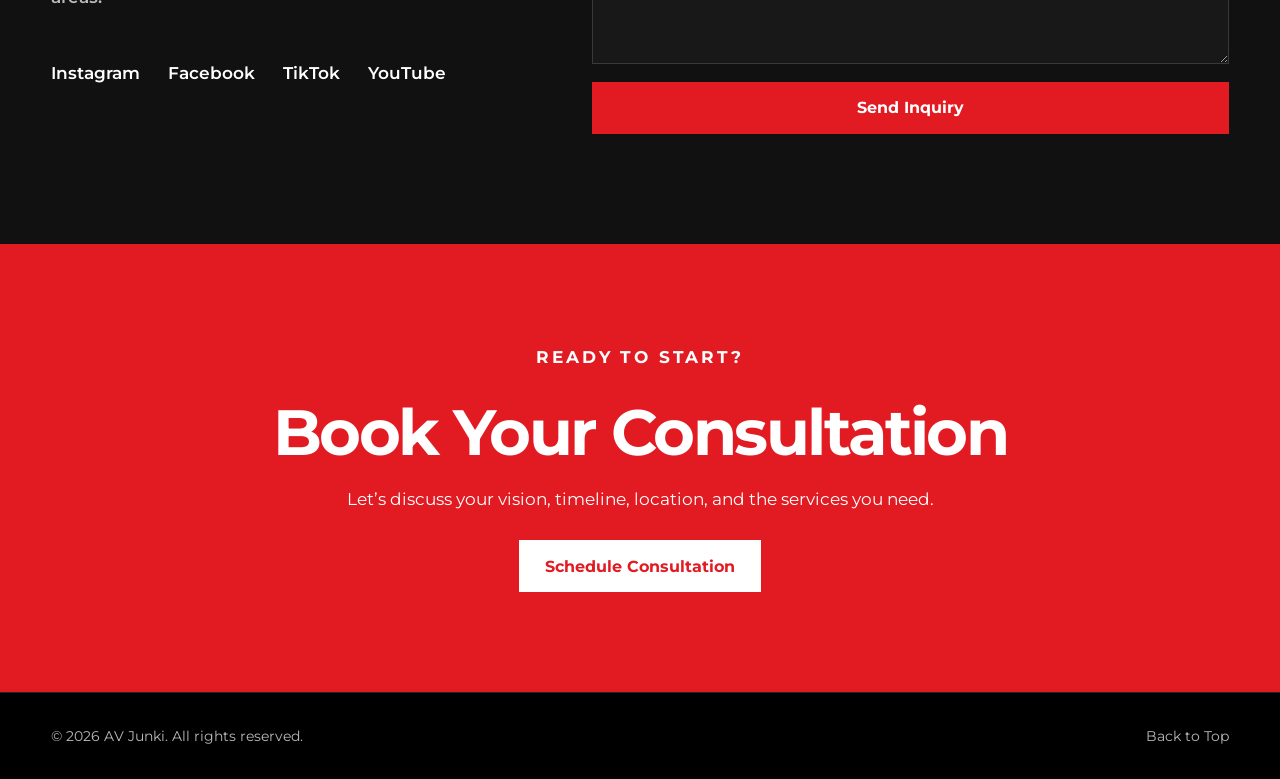
==== commit 822bf338: "Update index.html" ====
--- a/index.html
+++ b/index.html
@@ -15,7 +15,7 @@
   <link rel="preconnect" href="https://fonts.gstatic.com" crossorigin>
   <link href="https://fonts.googleapis.com/css2?family=Anton&family=Montserrat:wght@400;500;600;700;800&display=swap" rel="stylesheet">
 
-  <link rel="stylesheet" href="styles.css"2/>
+  <link rel="stylesheet" href="styles.css"1/>
   <link rel="stylesheet" href="dj-player.css">
 </head>
 <body id="top">
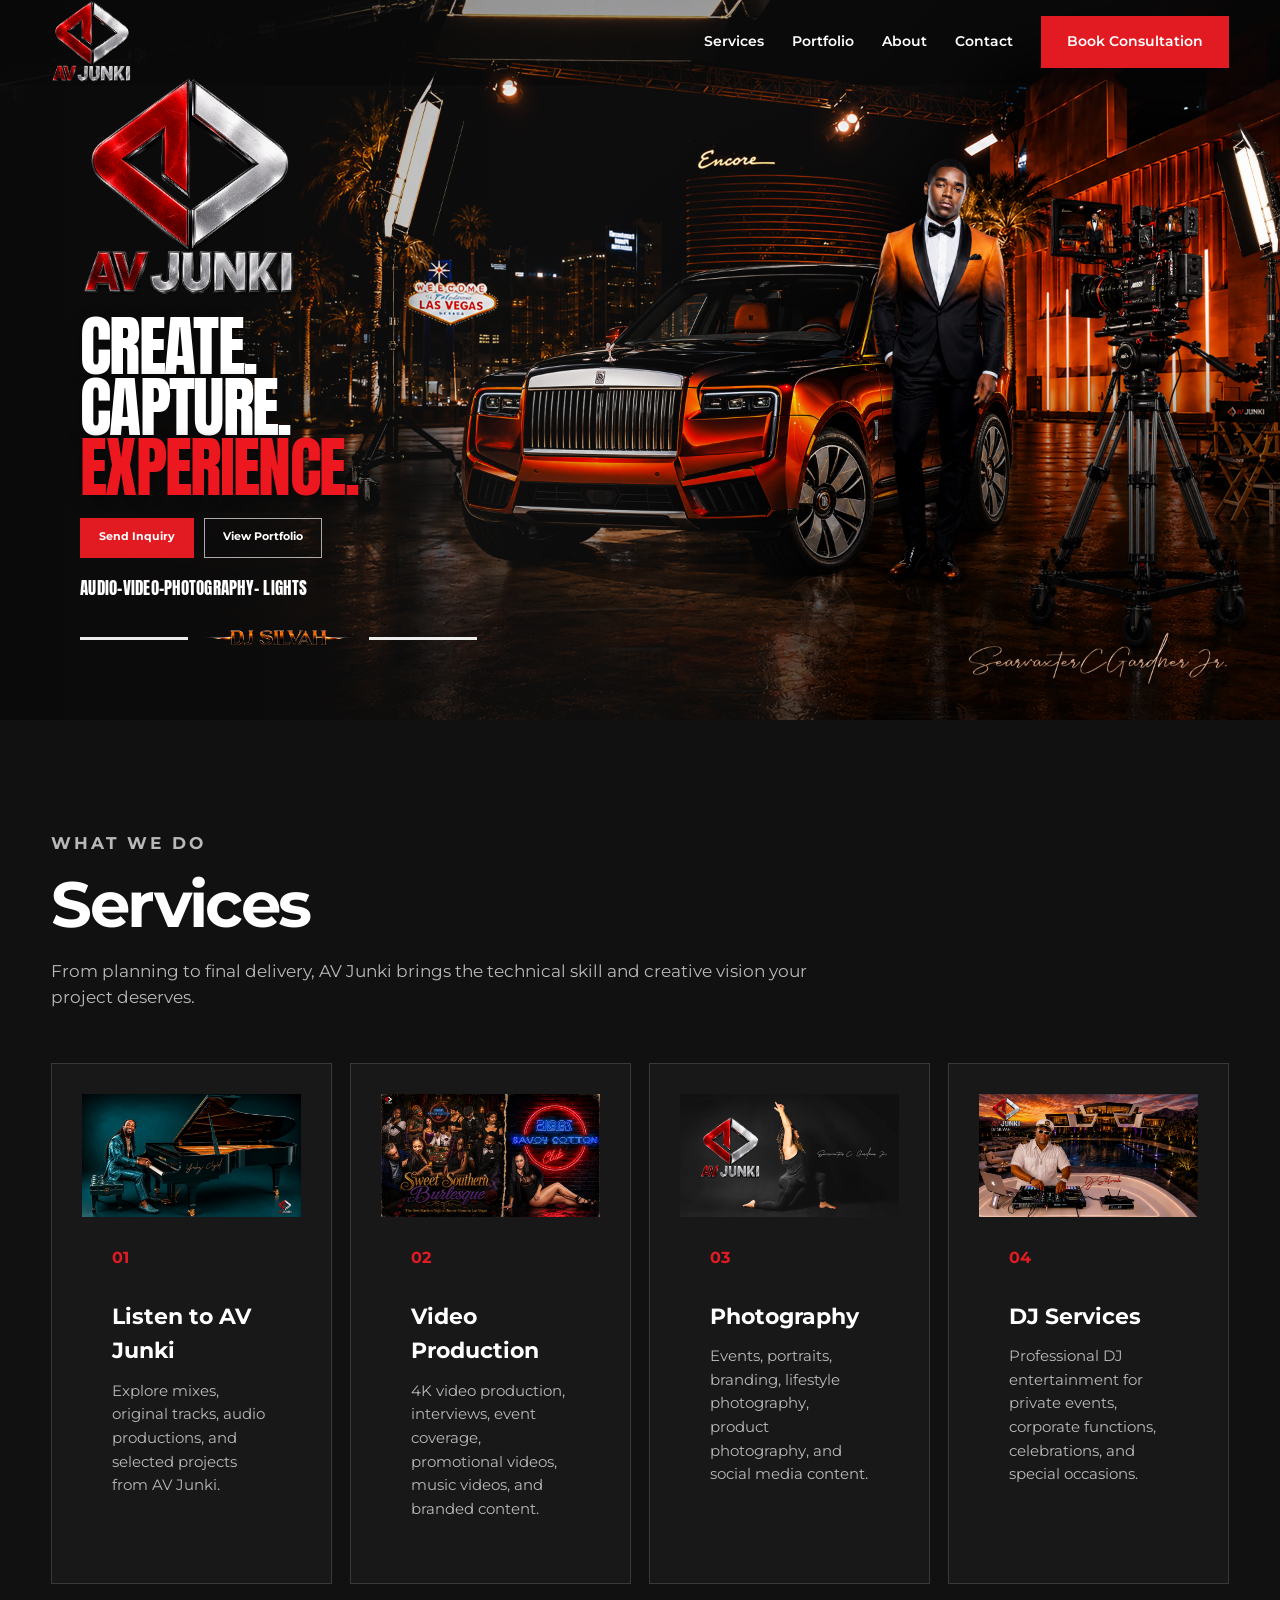
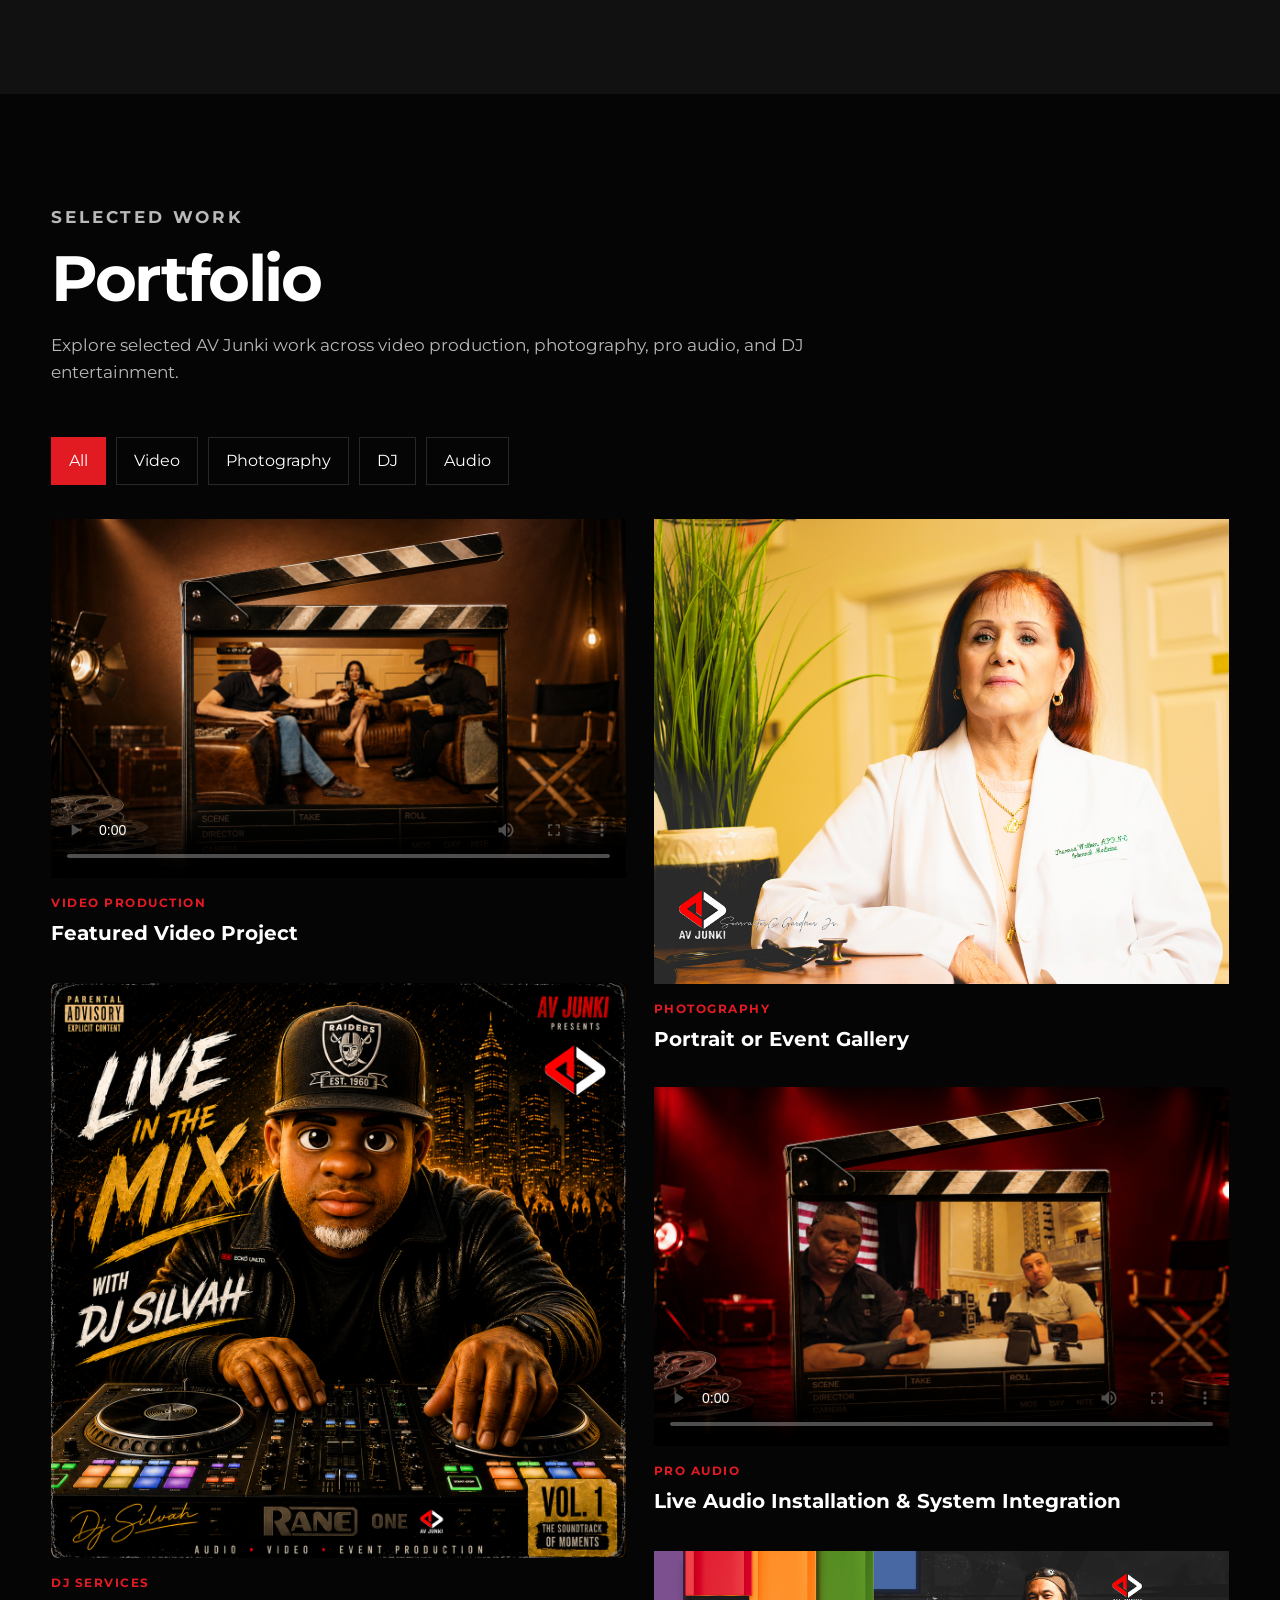
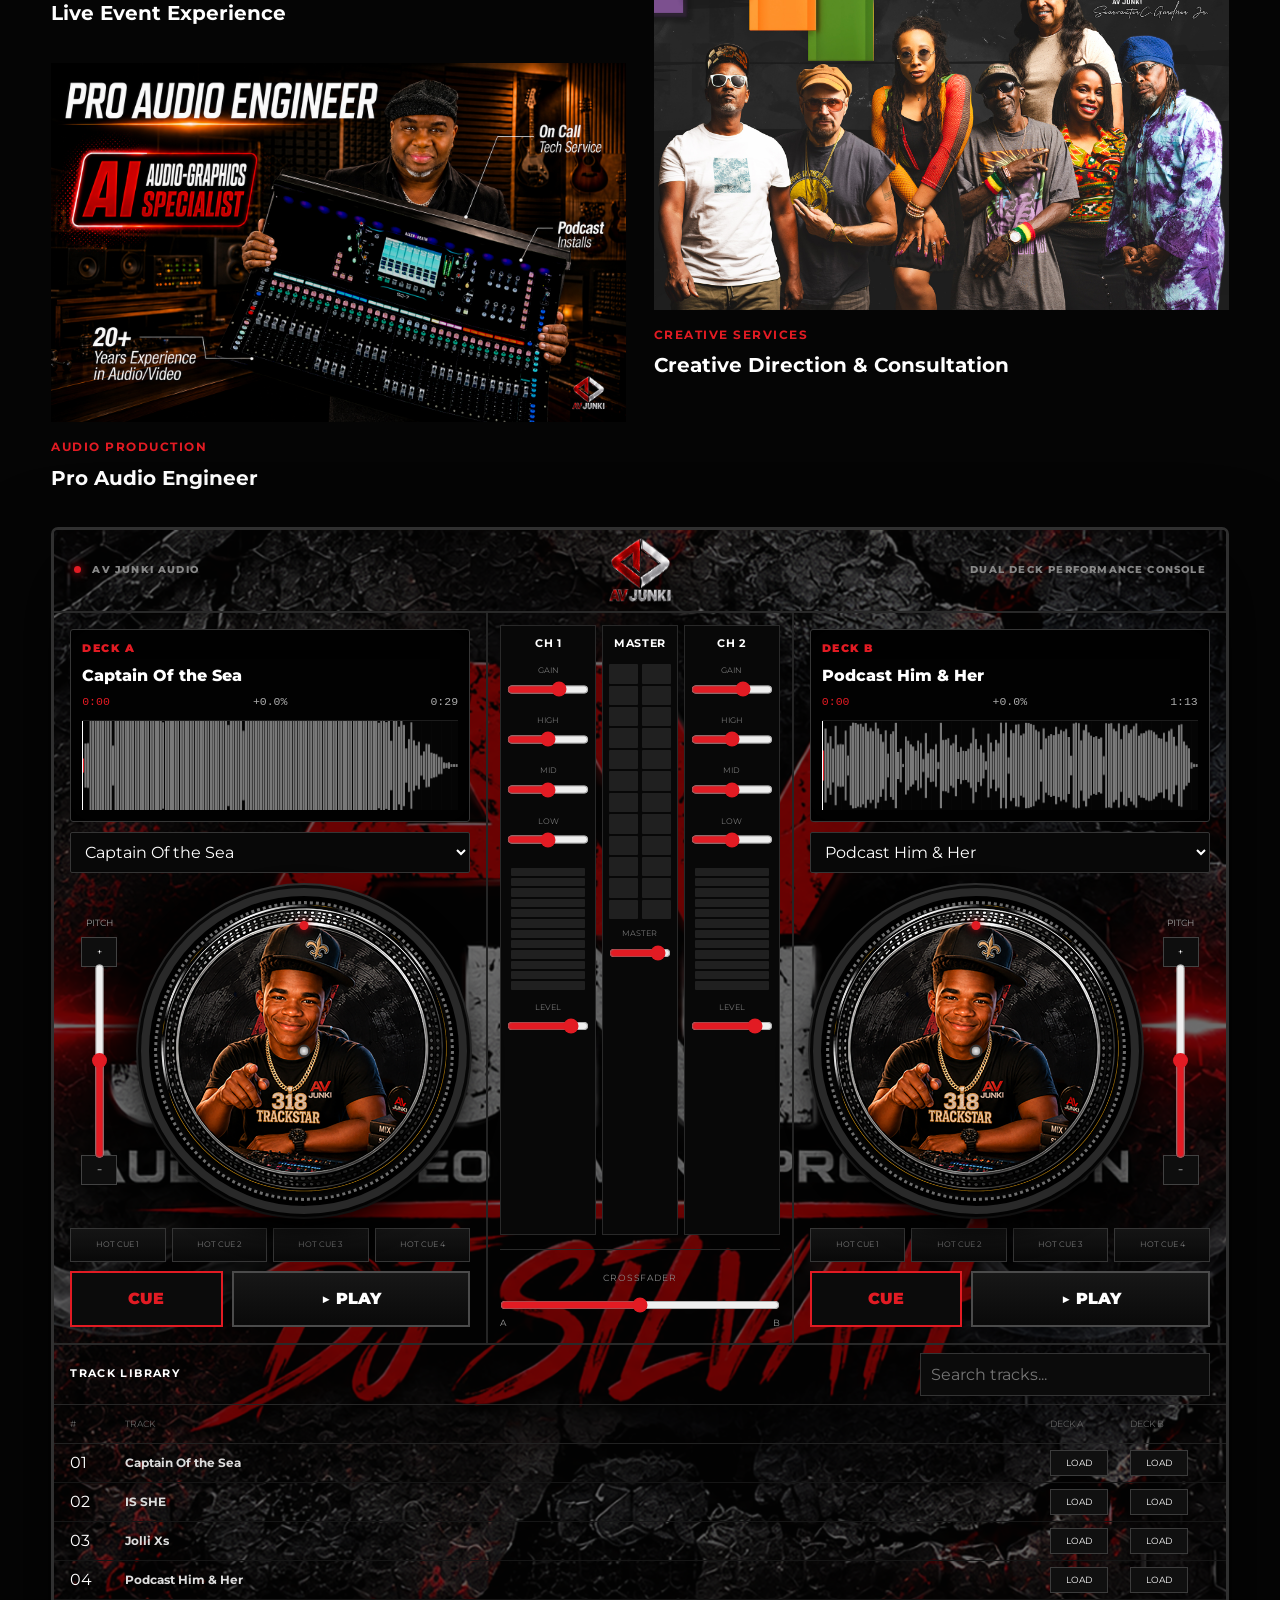
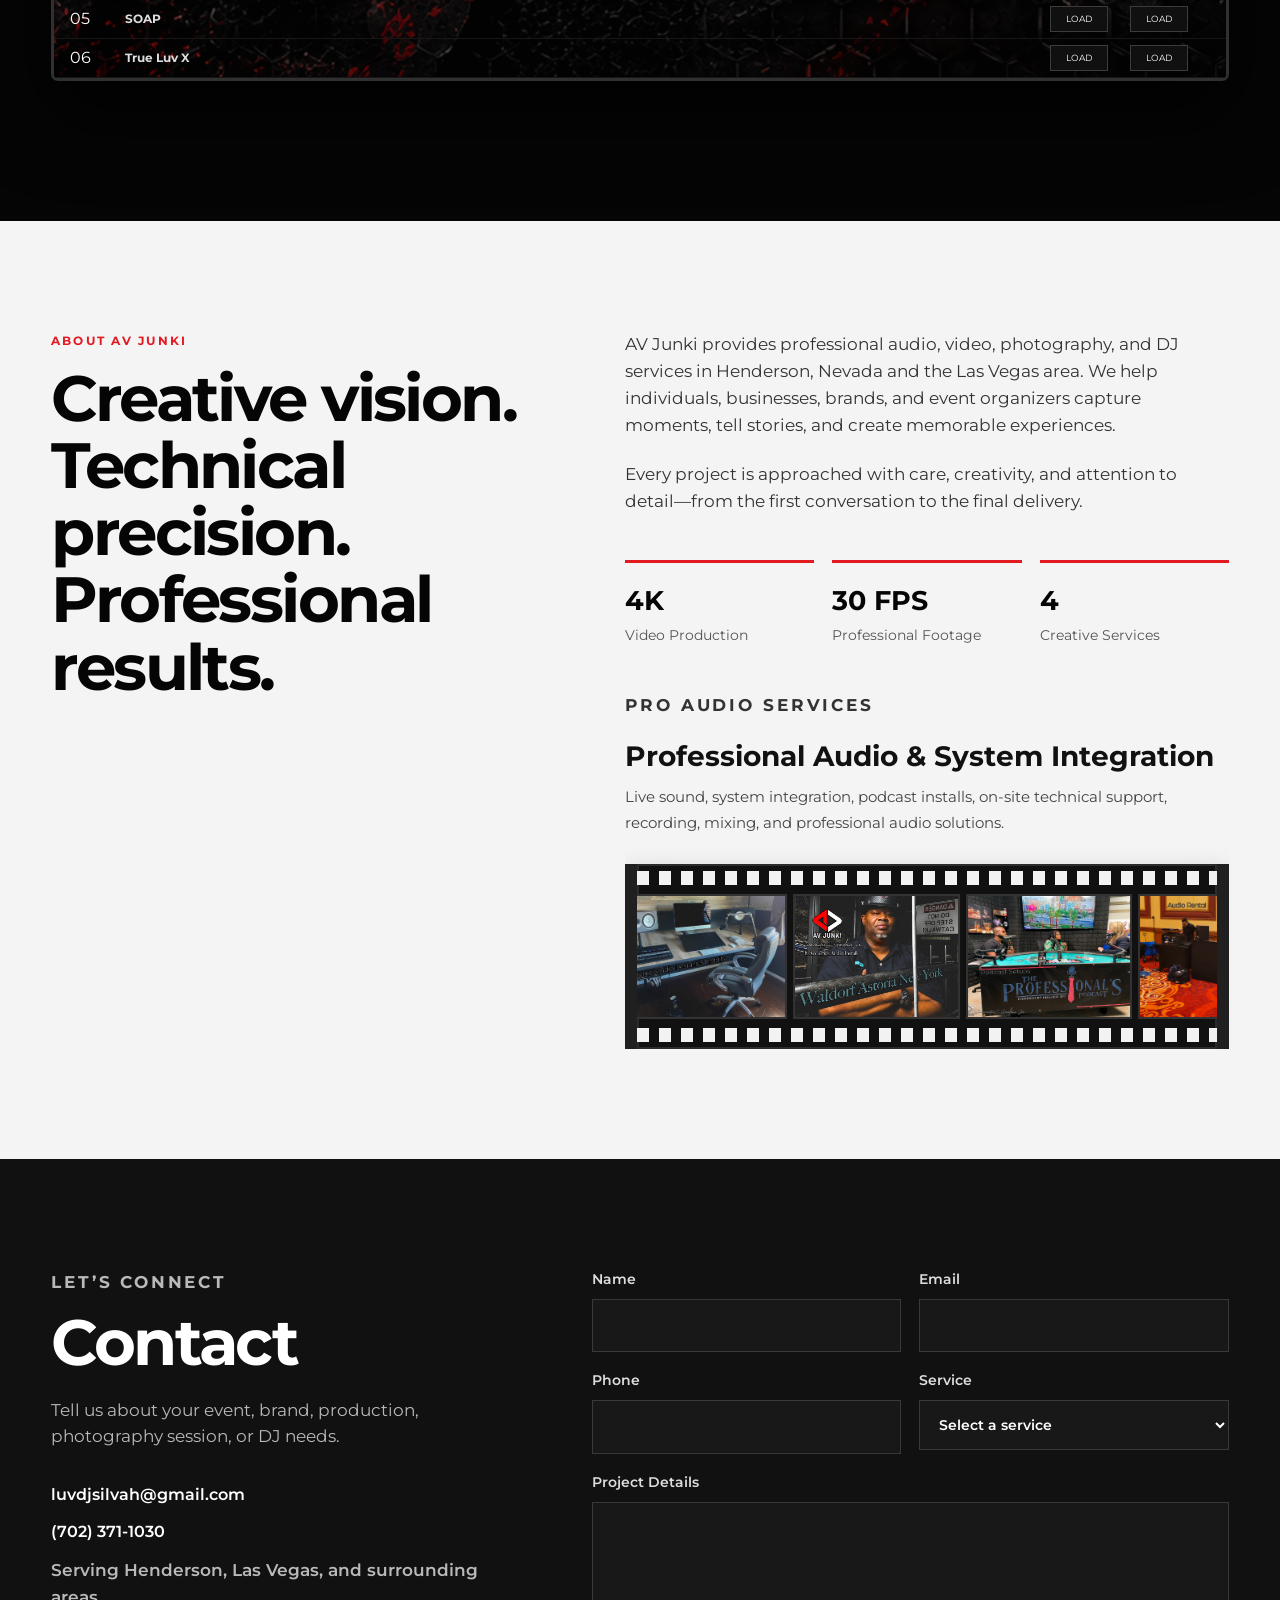
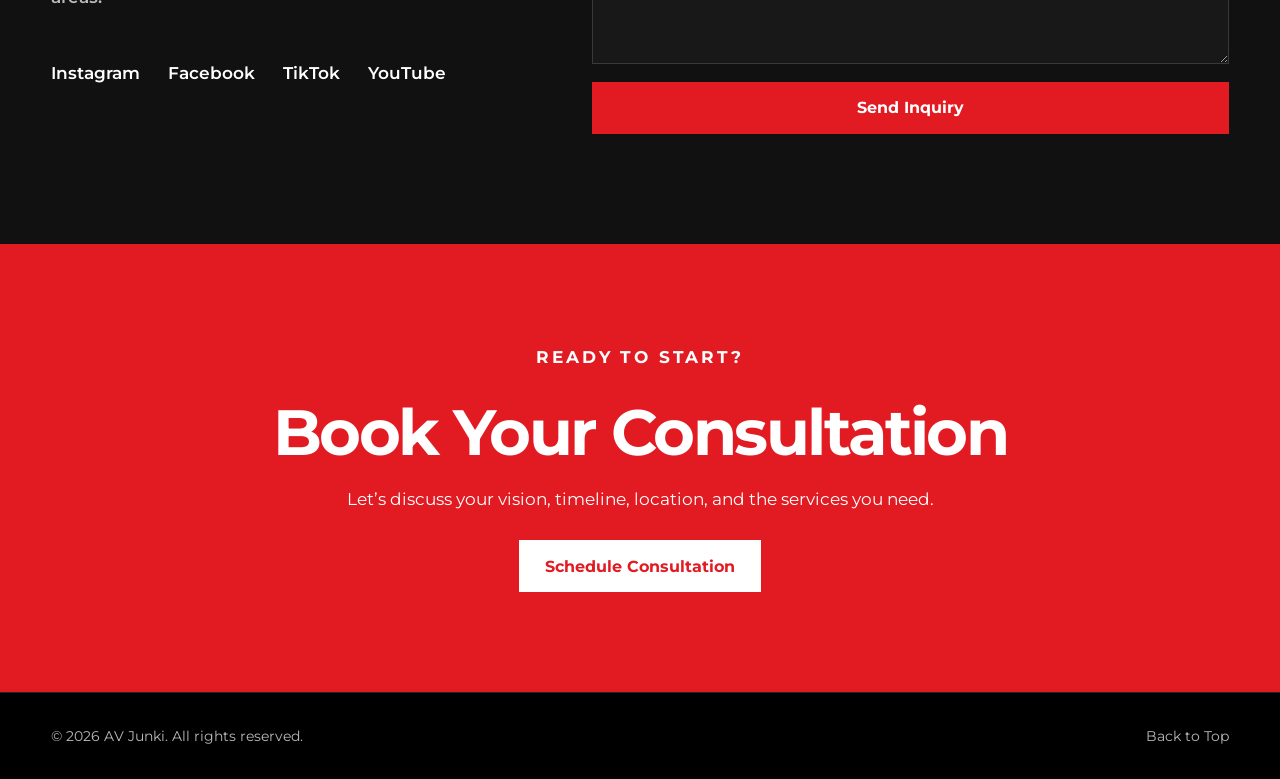
==== commit cc7f534e: "Update index.html" ====
--- a/index.html
+++ b/index.html
@@ -11,12 +11,16 @@
 <meta property="og:description" content="Professional audio, video, photography, and DJ services in Henderson, Nevada and the Las Vegas area.">
 <meta property="og:url" content="https://avjunki.com/">
 <meta property="og:site_name" content="AV Junki">
-  <link rel="preconnect" href="https://fonts.googleapis.com">
-  <link rel="preconnect" href="https://fonts.gstatic.com" crossorigin>
-  <link href="https://fonts.googleapis.com/css2?family=Anton&family=Montserrat:wght@400;500;600;700;800&display=swap" rel="stylesheet">
-
-  <link rel="stylesheet" href="styles.css"1/>
-  <link rel="stylesheet" href="dj-player.css">
+ <link rel="preconnect" href="https://fonts.googleapis.com">
+<link rel="preconnect" href="https://fonts.gstatic.com" crossorigin>
+
+<link
+  href="https://fonts.googleapis.com/css2?family=Anton&family=Montserrat:wght@400;500;600;700;800&display=optional"
+  rel="stylesheet"
+>
+
+<link rel="stylesheet" href="styles.css">
+<link rel="stylesheet" href="dj-player.css">
 </head>
 <body id="top">
 
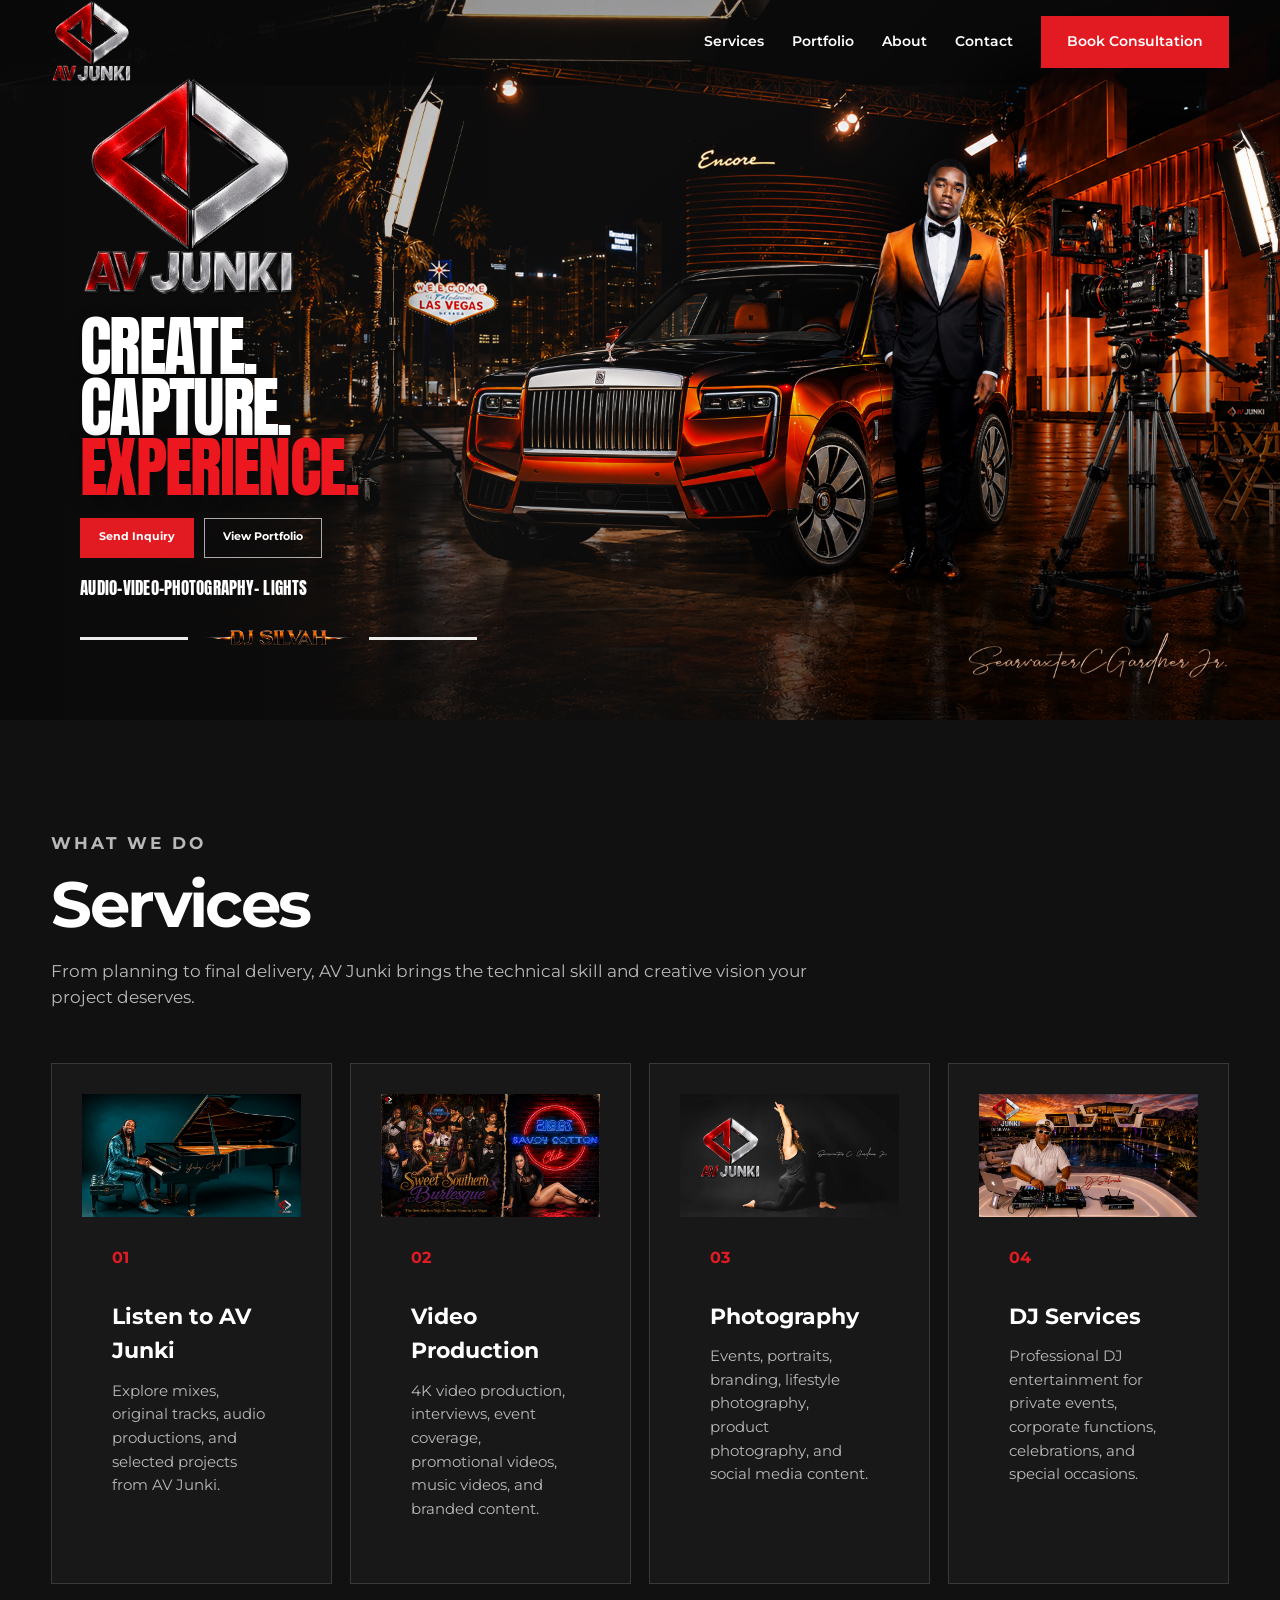
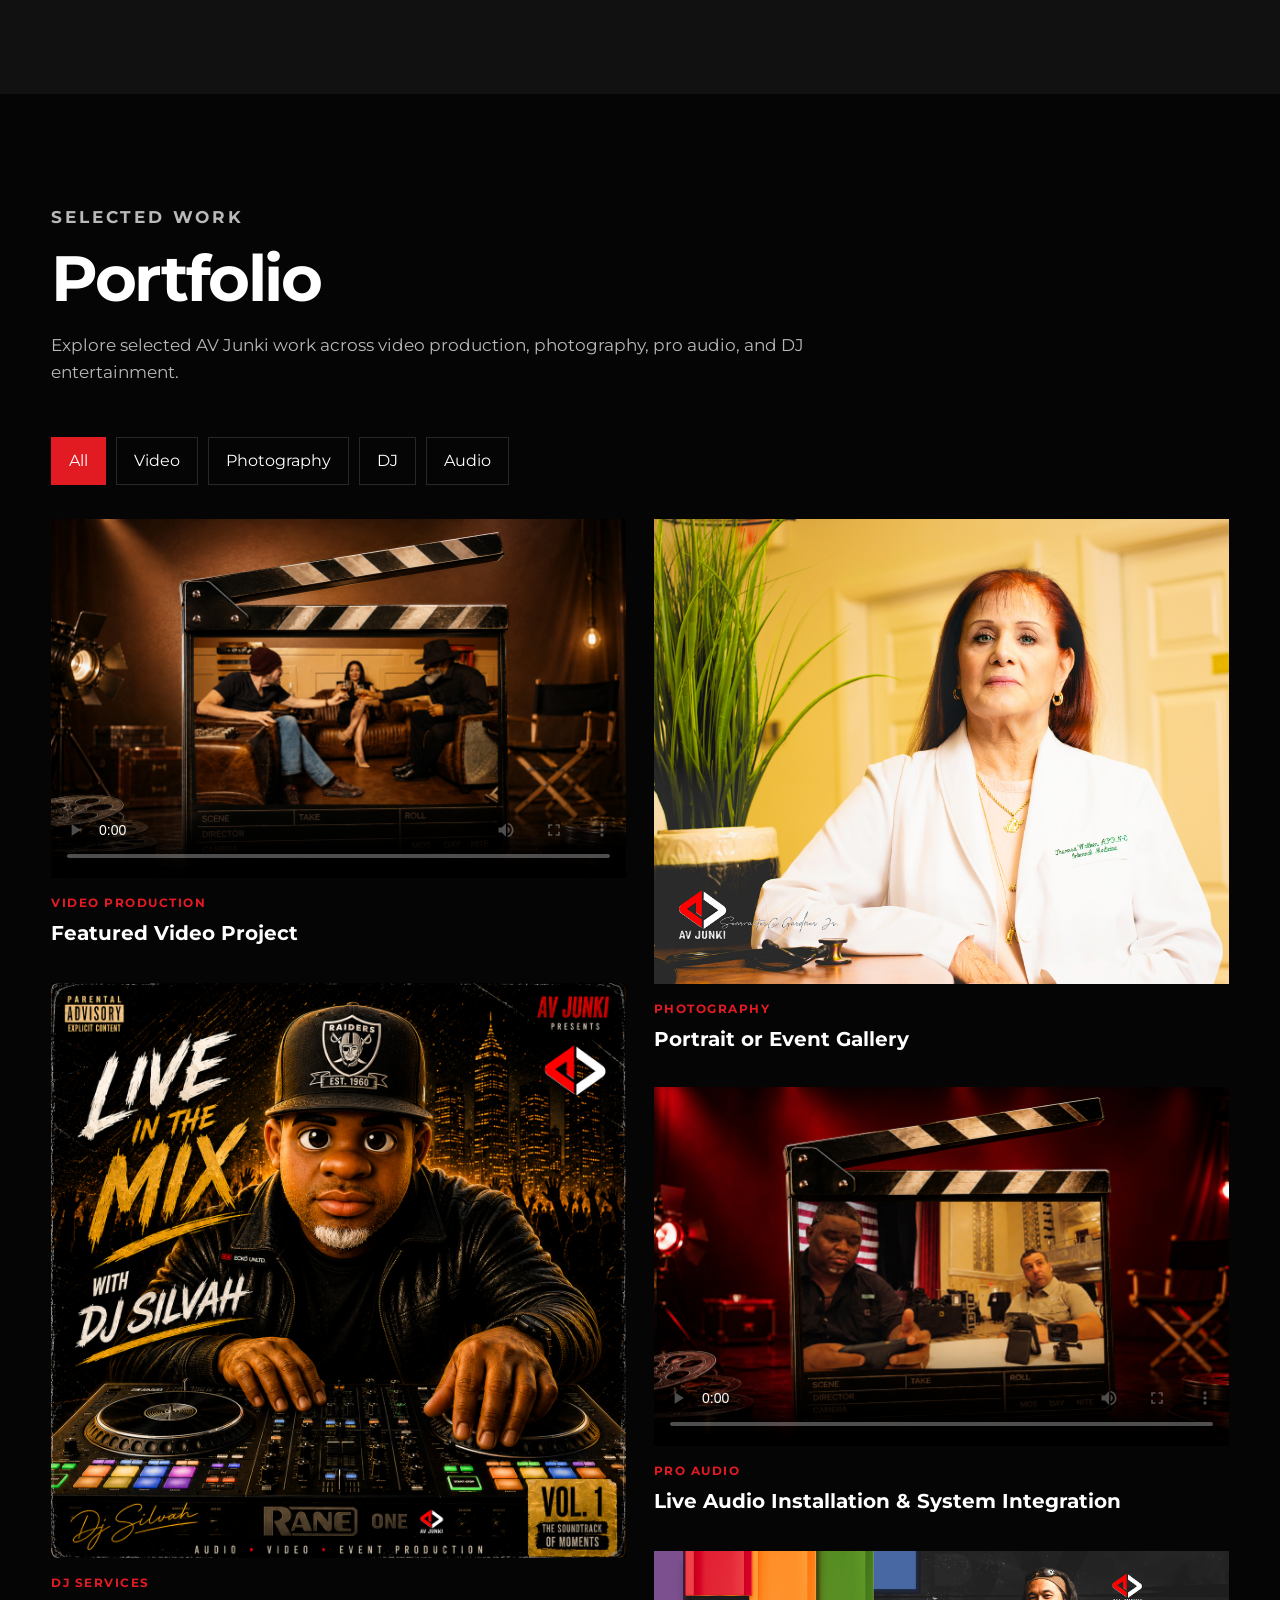
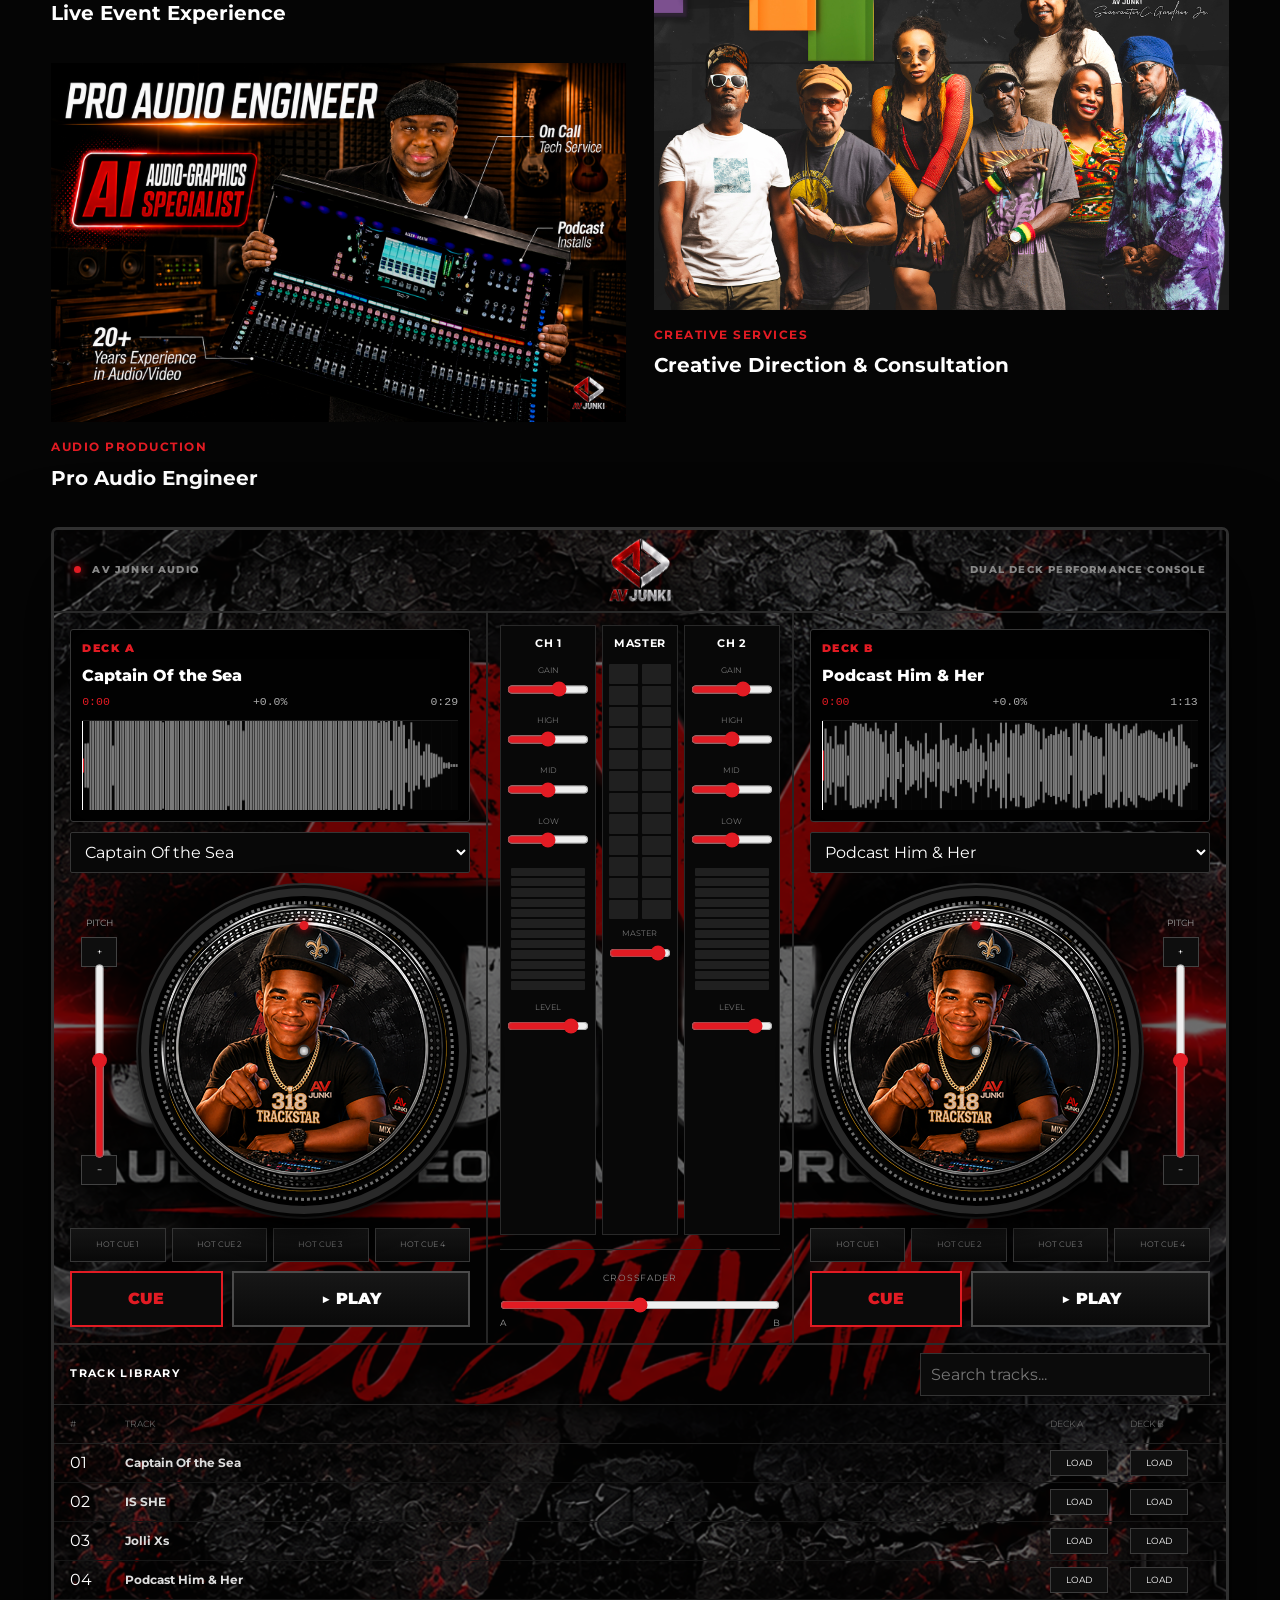
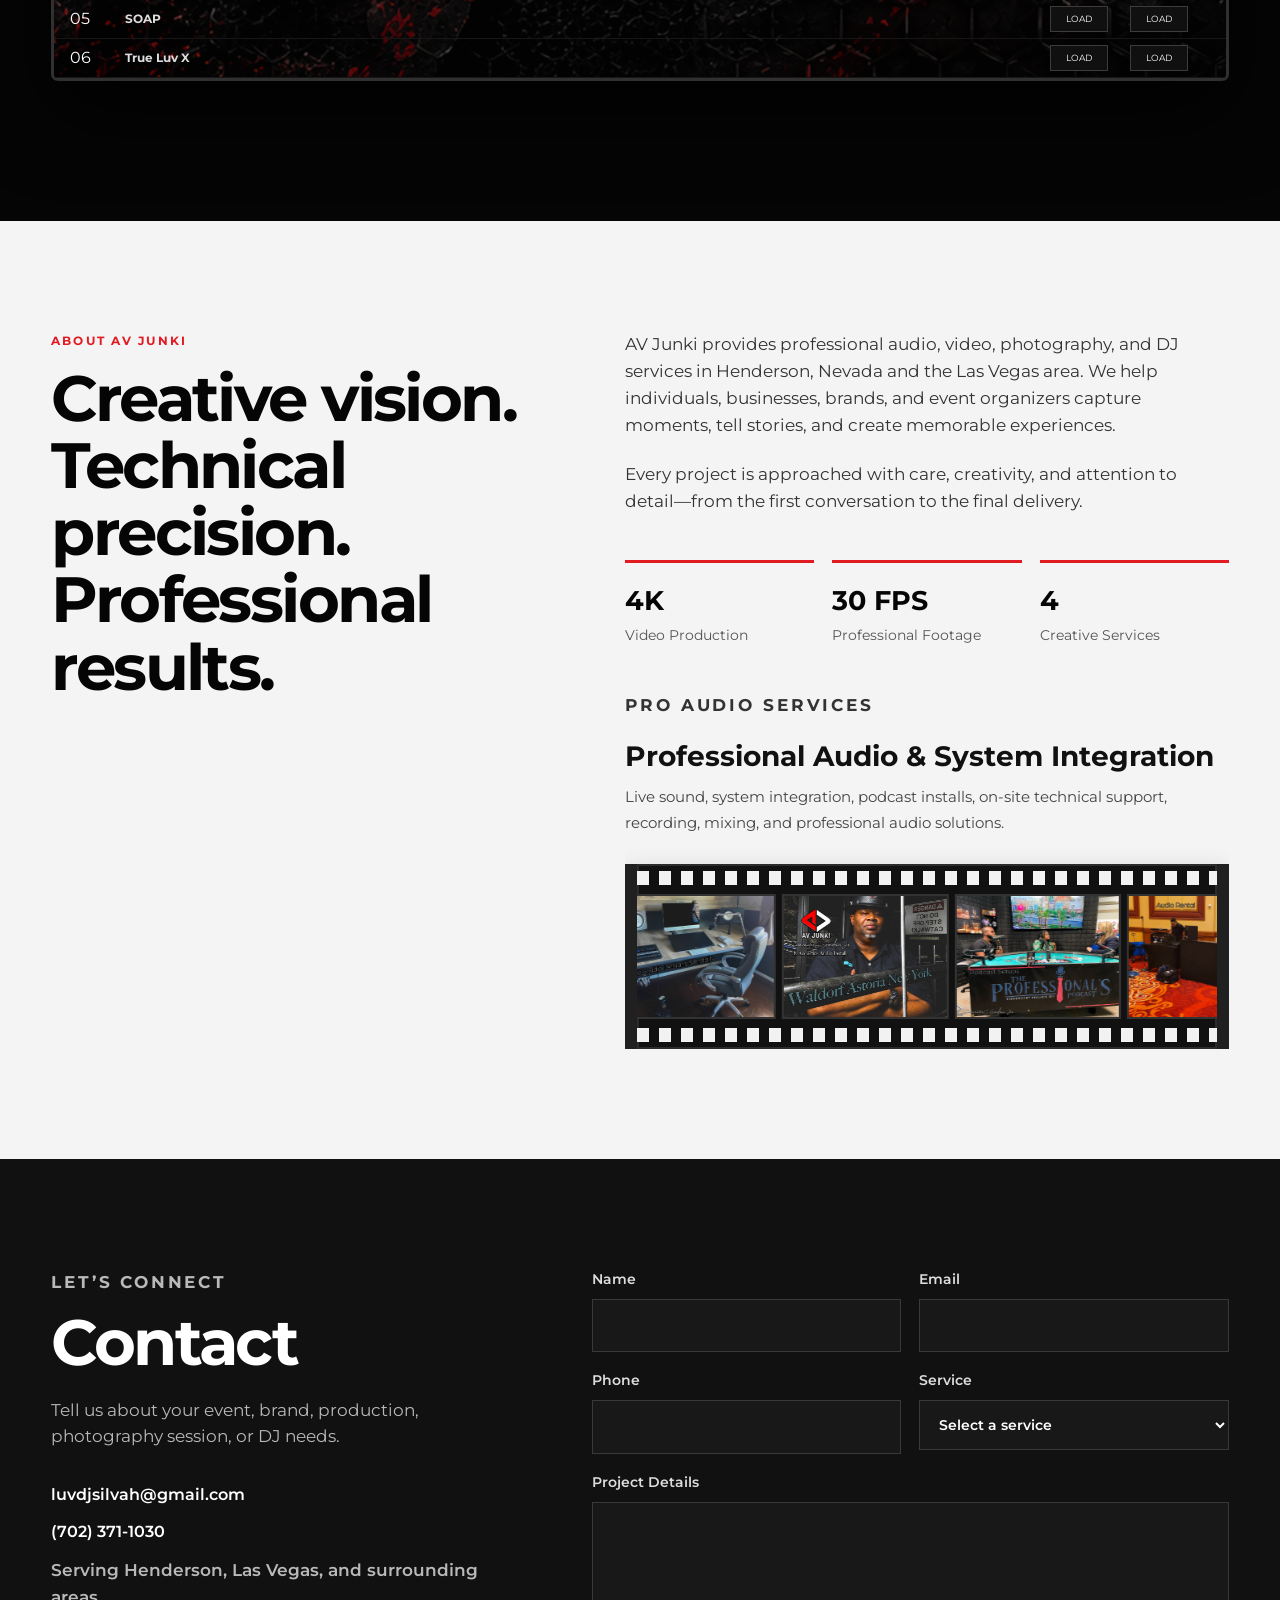
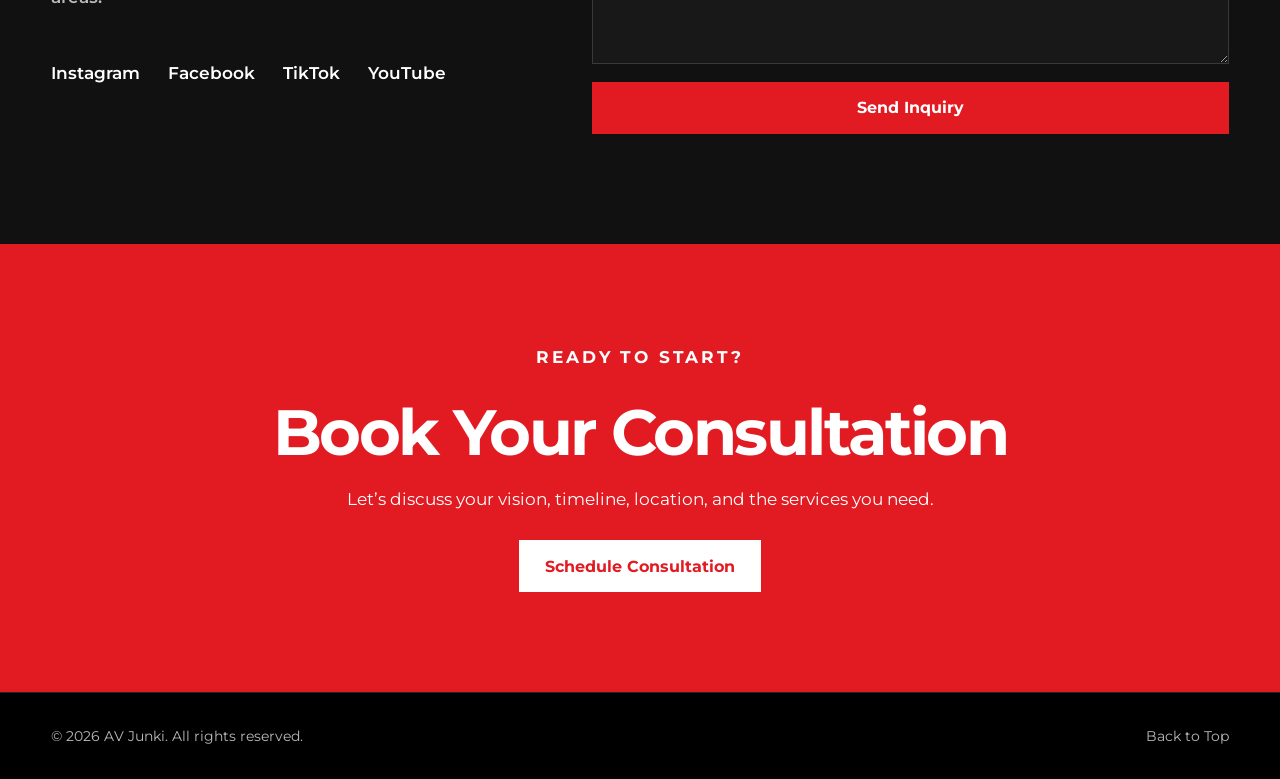
==== commit 7ea7dff3: "Update index.html" ====
--- a/index.html
+++ b/index.html
@@ -20,7 +20,8 @@
 >
 
 <link rel="stylesheet" href="styles.css">
-<link rel="stylesheet" href="dj-player.css">
+<link rel="preload" href="dj-player.css" as="style" onload="this.onload=null;this.rel='stylesheet'">
+<noscript><link rel="stylesheet" href="dj-player.css"></noscript>
 </head>
 <body id="top">
 
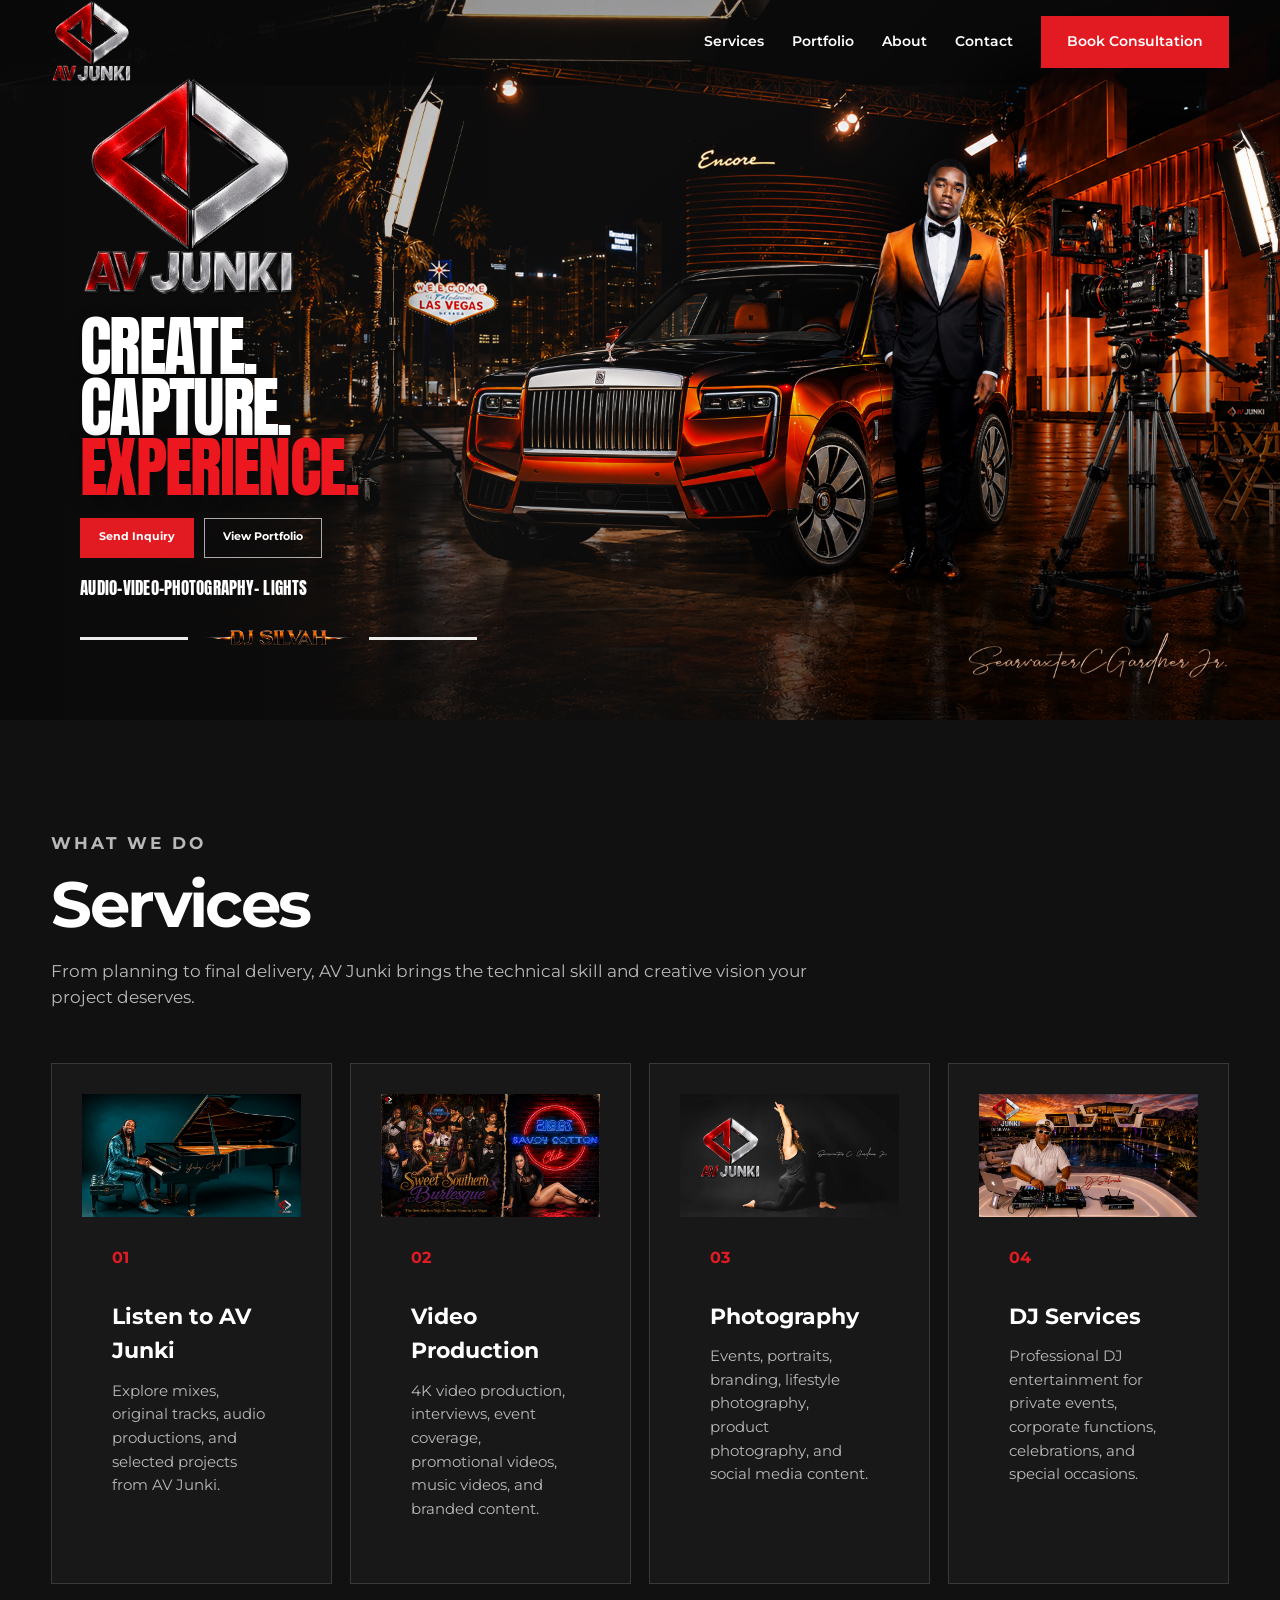
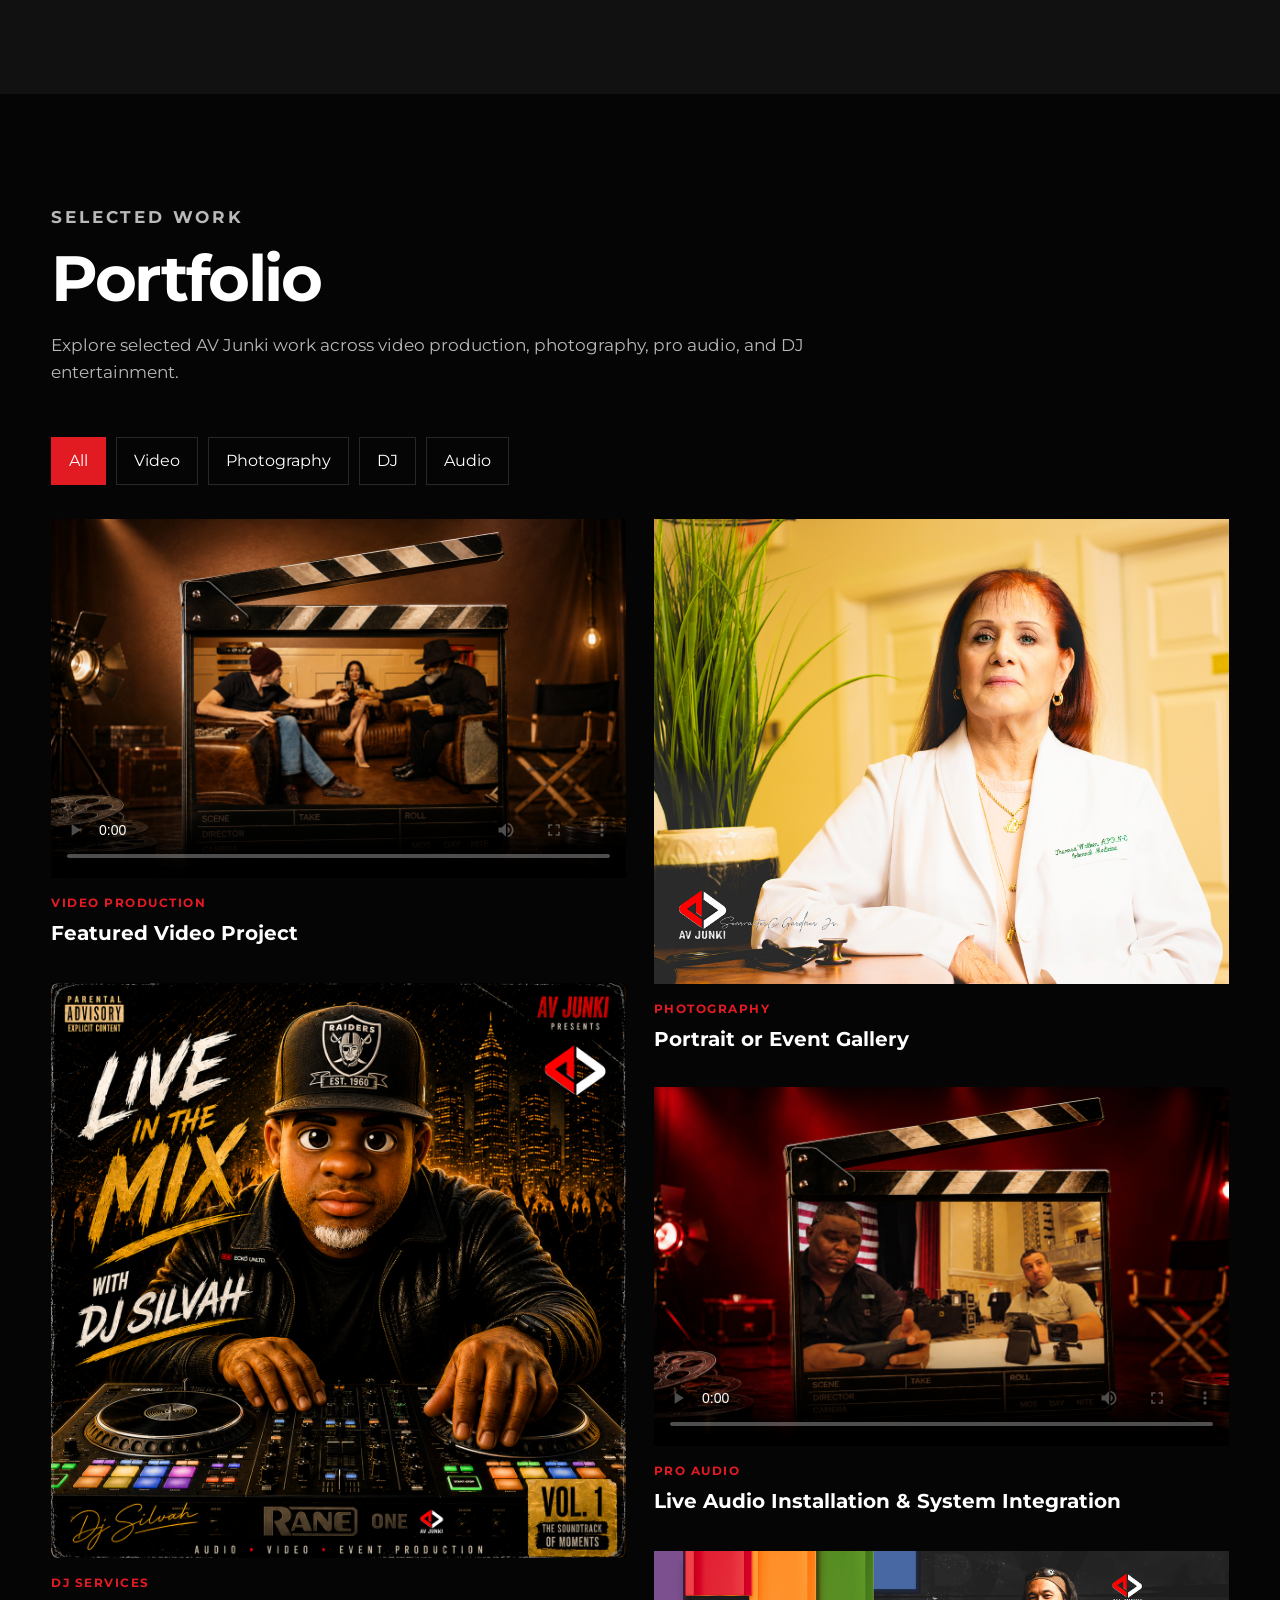
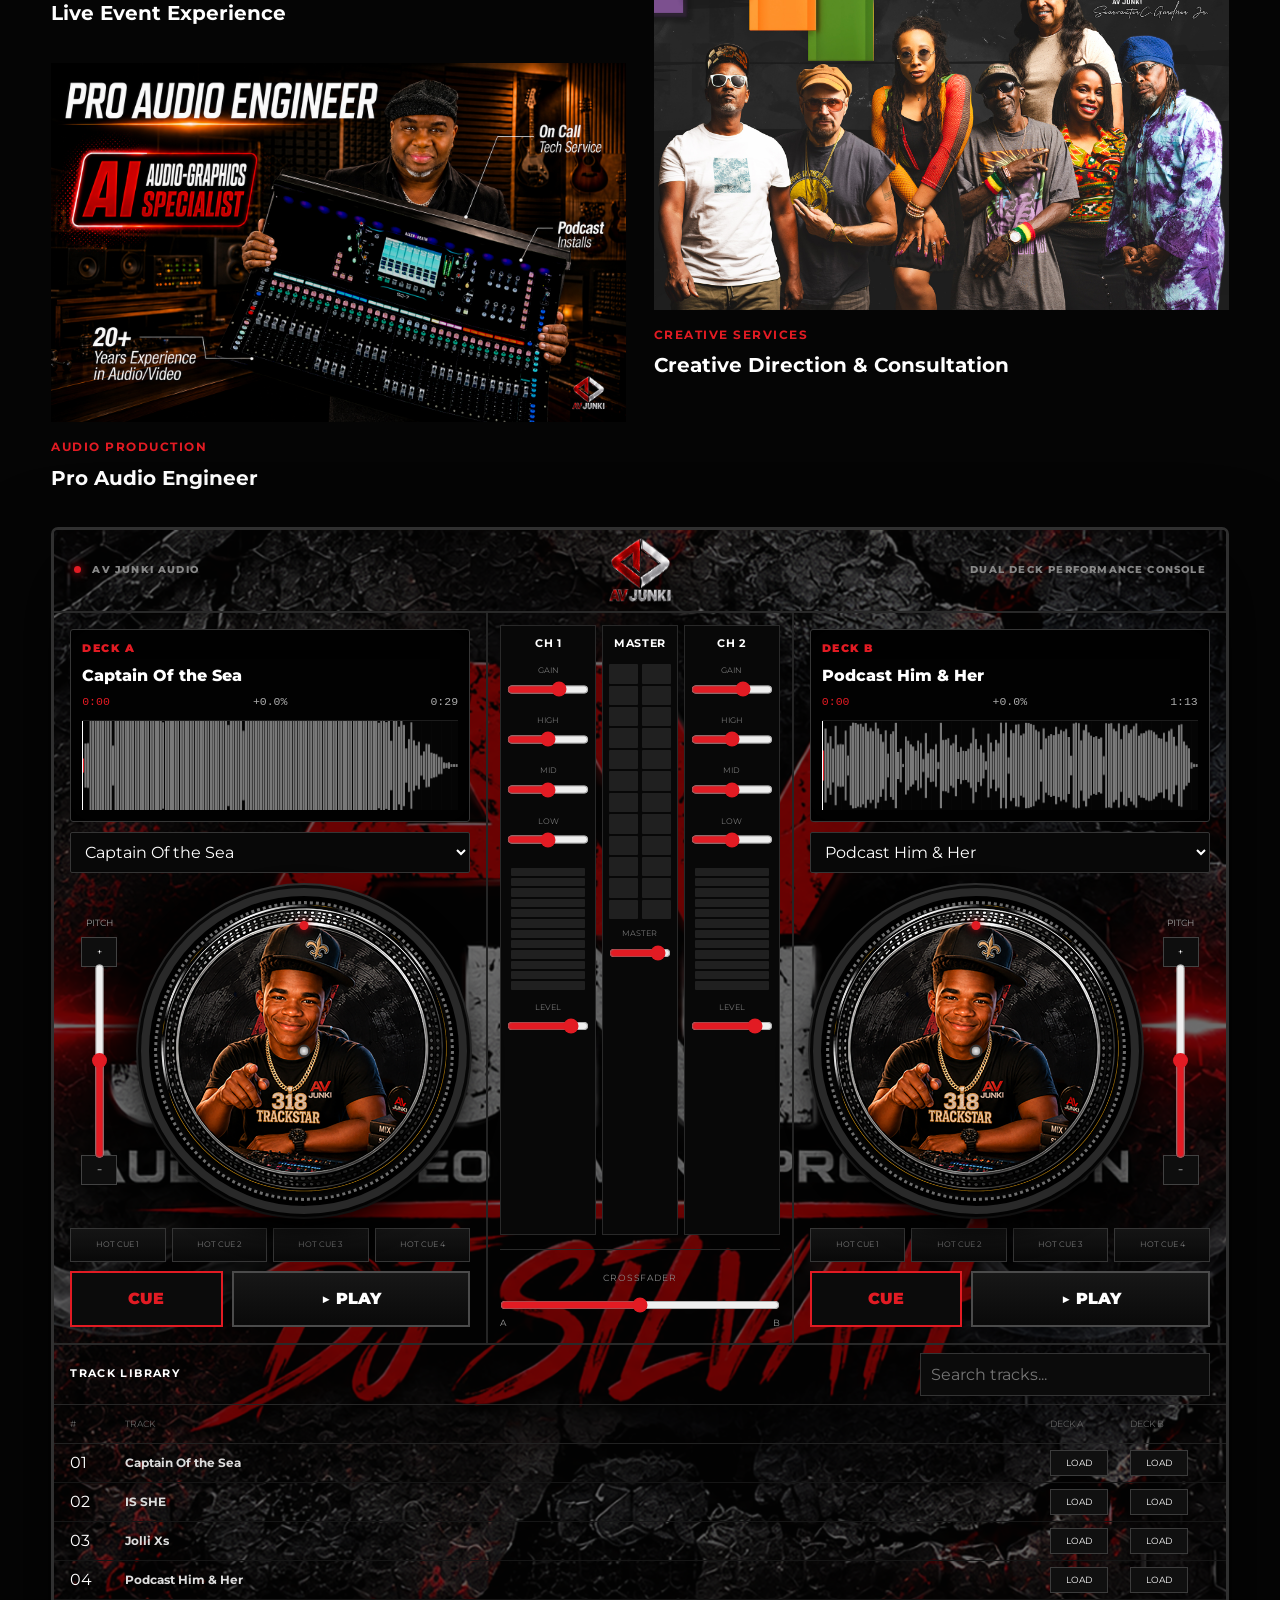
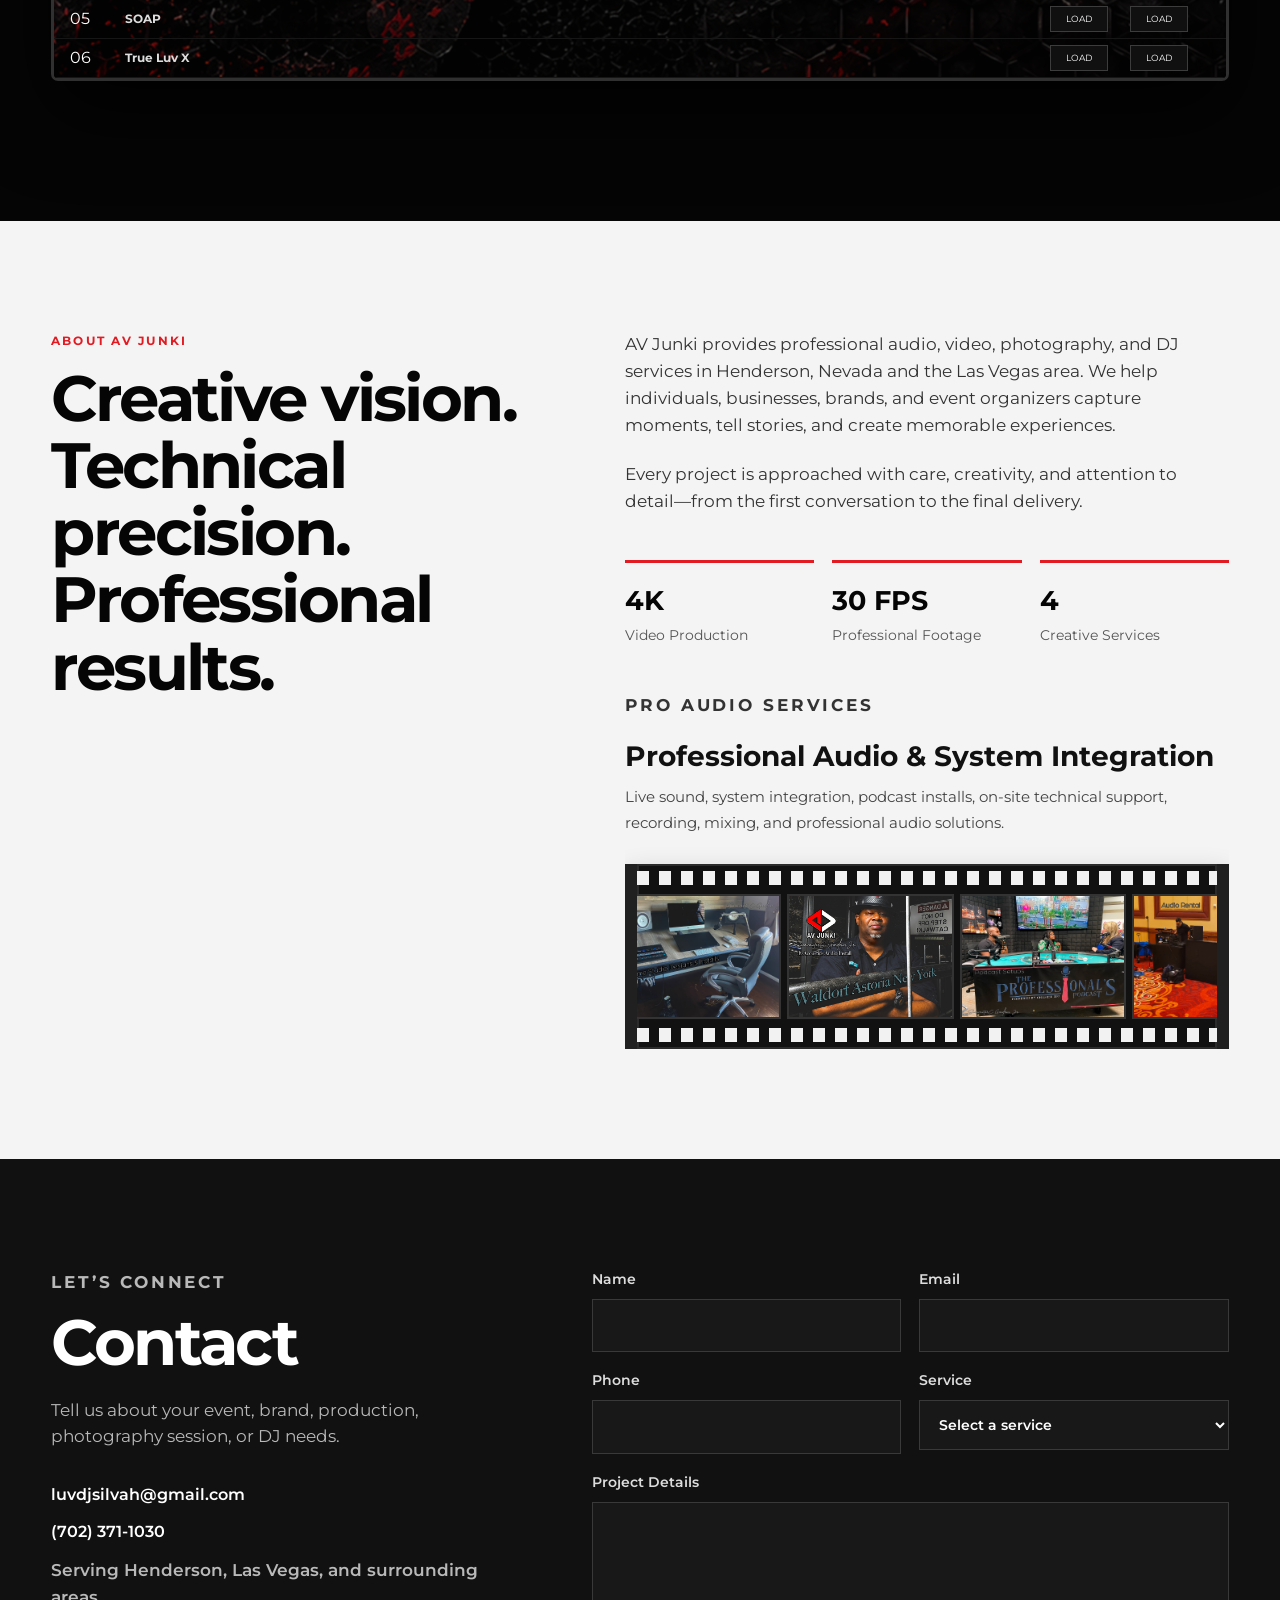
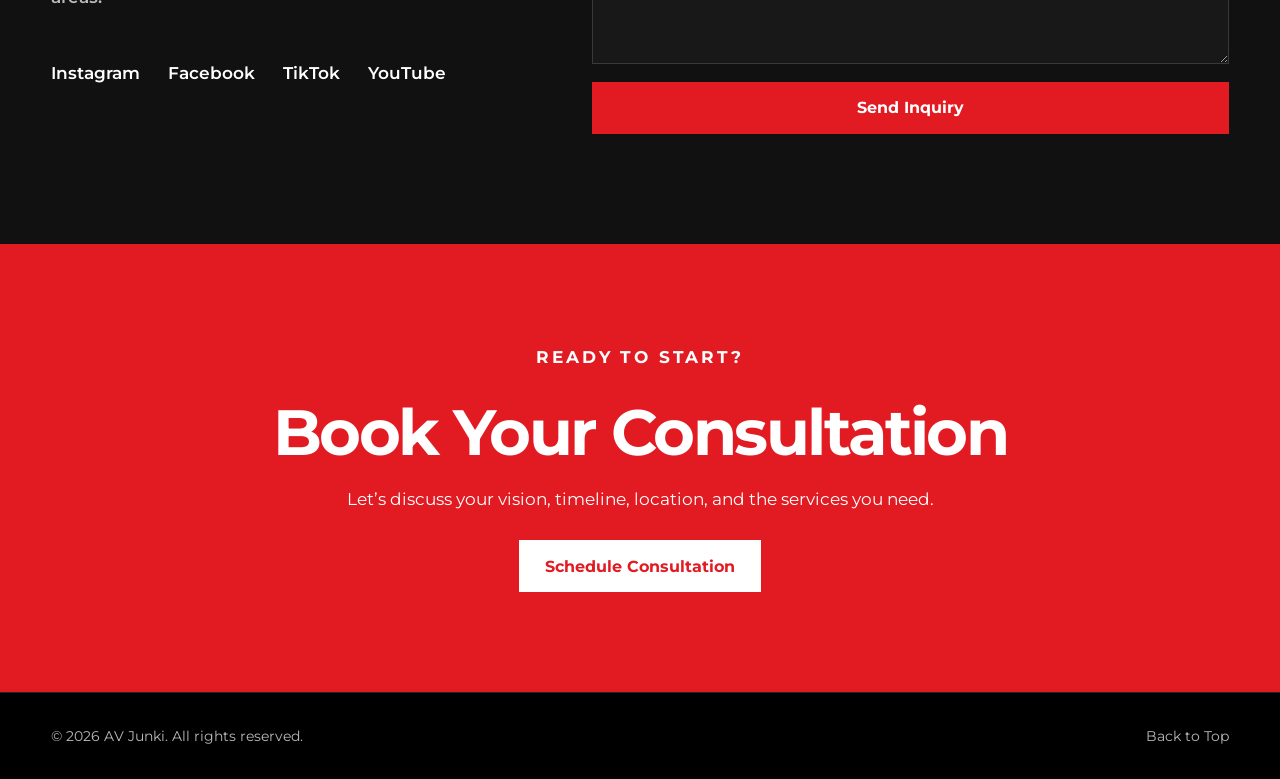
==== commit 9dd20879: "Update index.html" ====
--- a/index.html
+++ b/index.html
@@ -20,8 +20,7 @@
 >
 
 <link rel="stylesheet" href="styles.css">
-<link rel="preload" href="dj-player.css" as="style" onload="this.onload=null;this.rel='stylesheet'">
-<noscript><link rel="stylesheet" href="dj-player.css"></noscript>
+<link rel="stylesheet" href="dj-player.css">
 </head>
 <body id="top">
 
